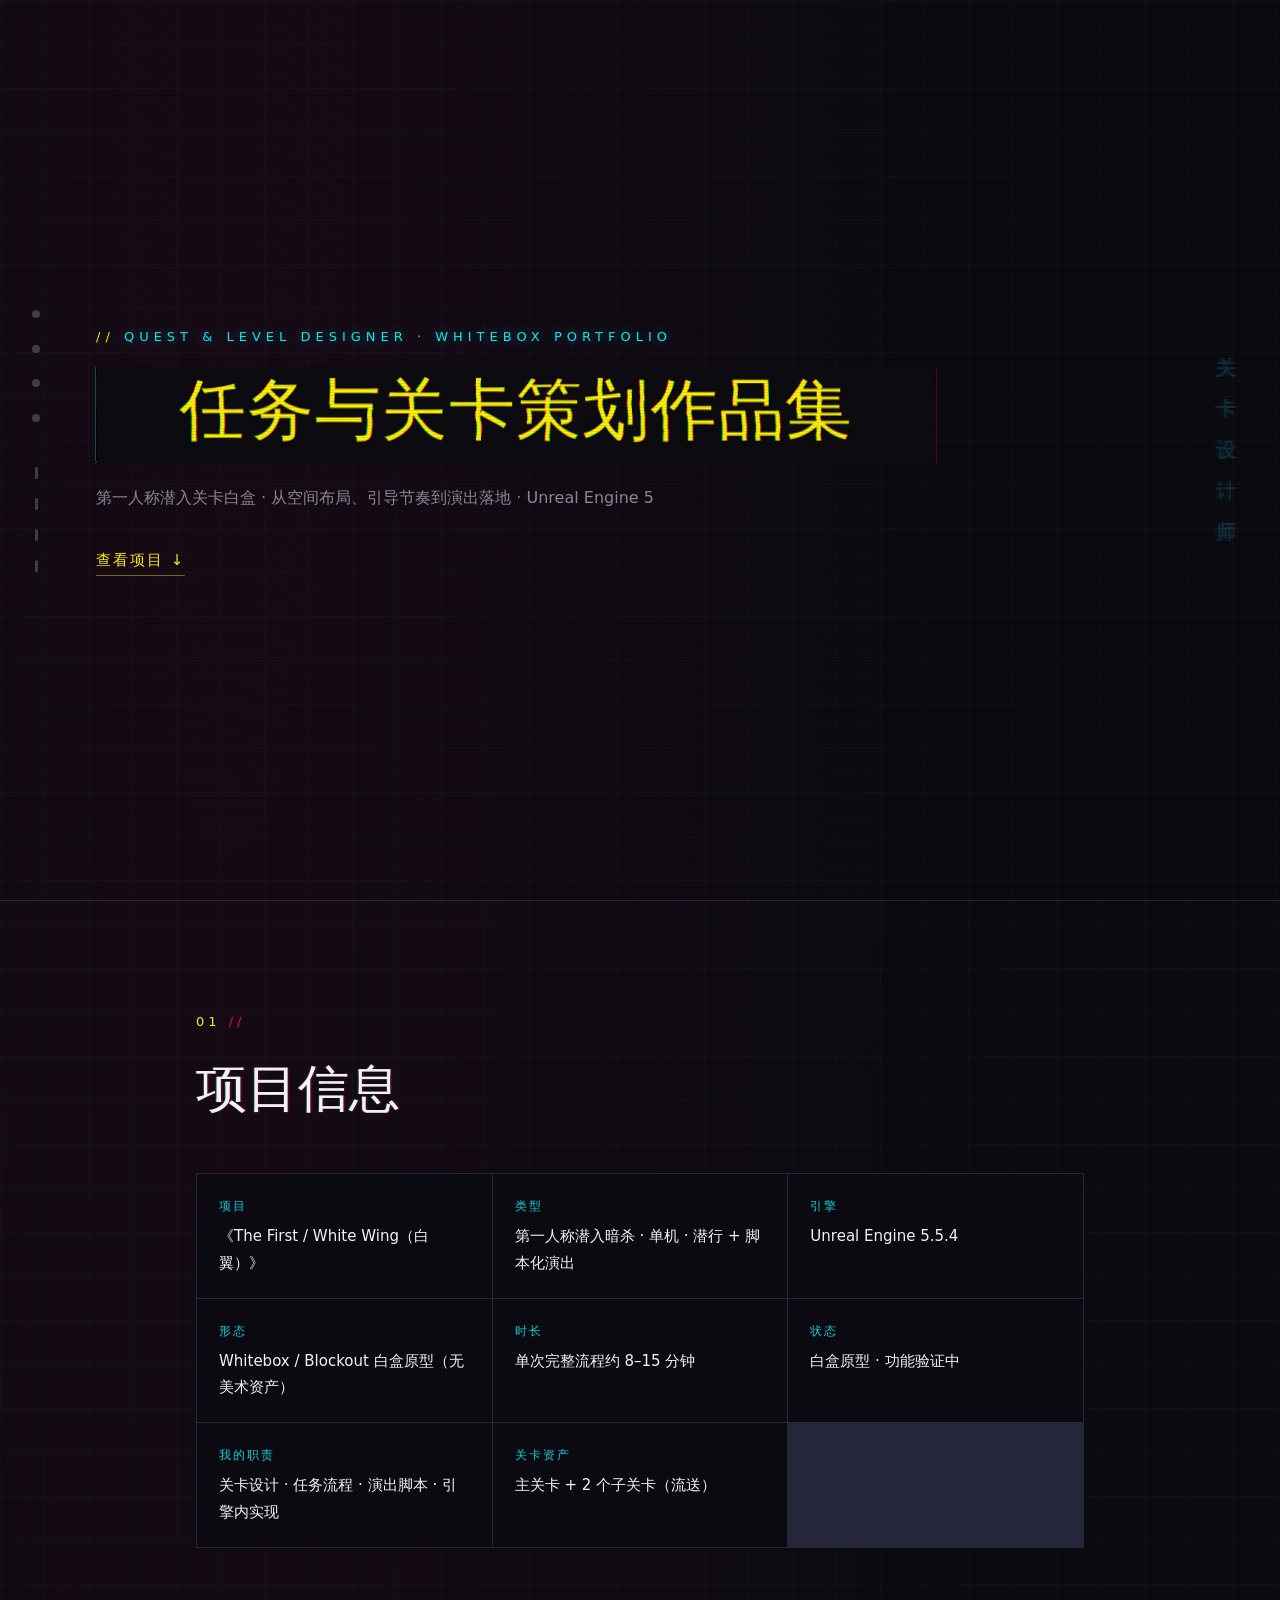
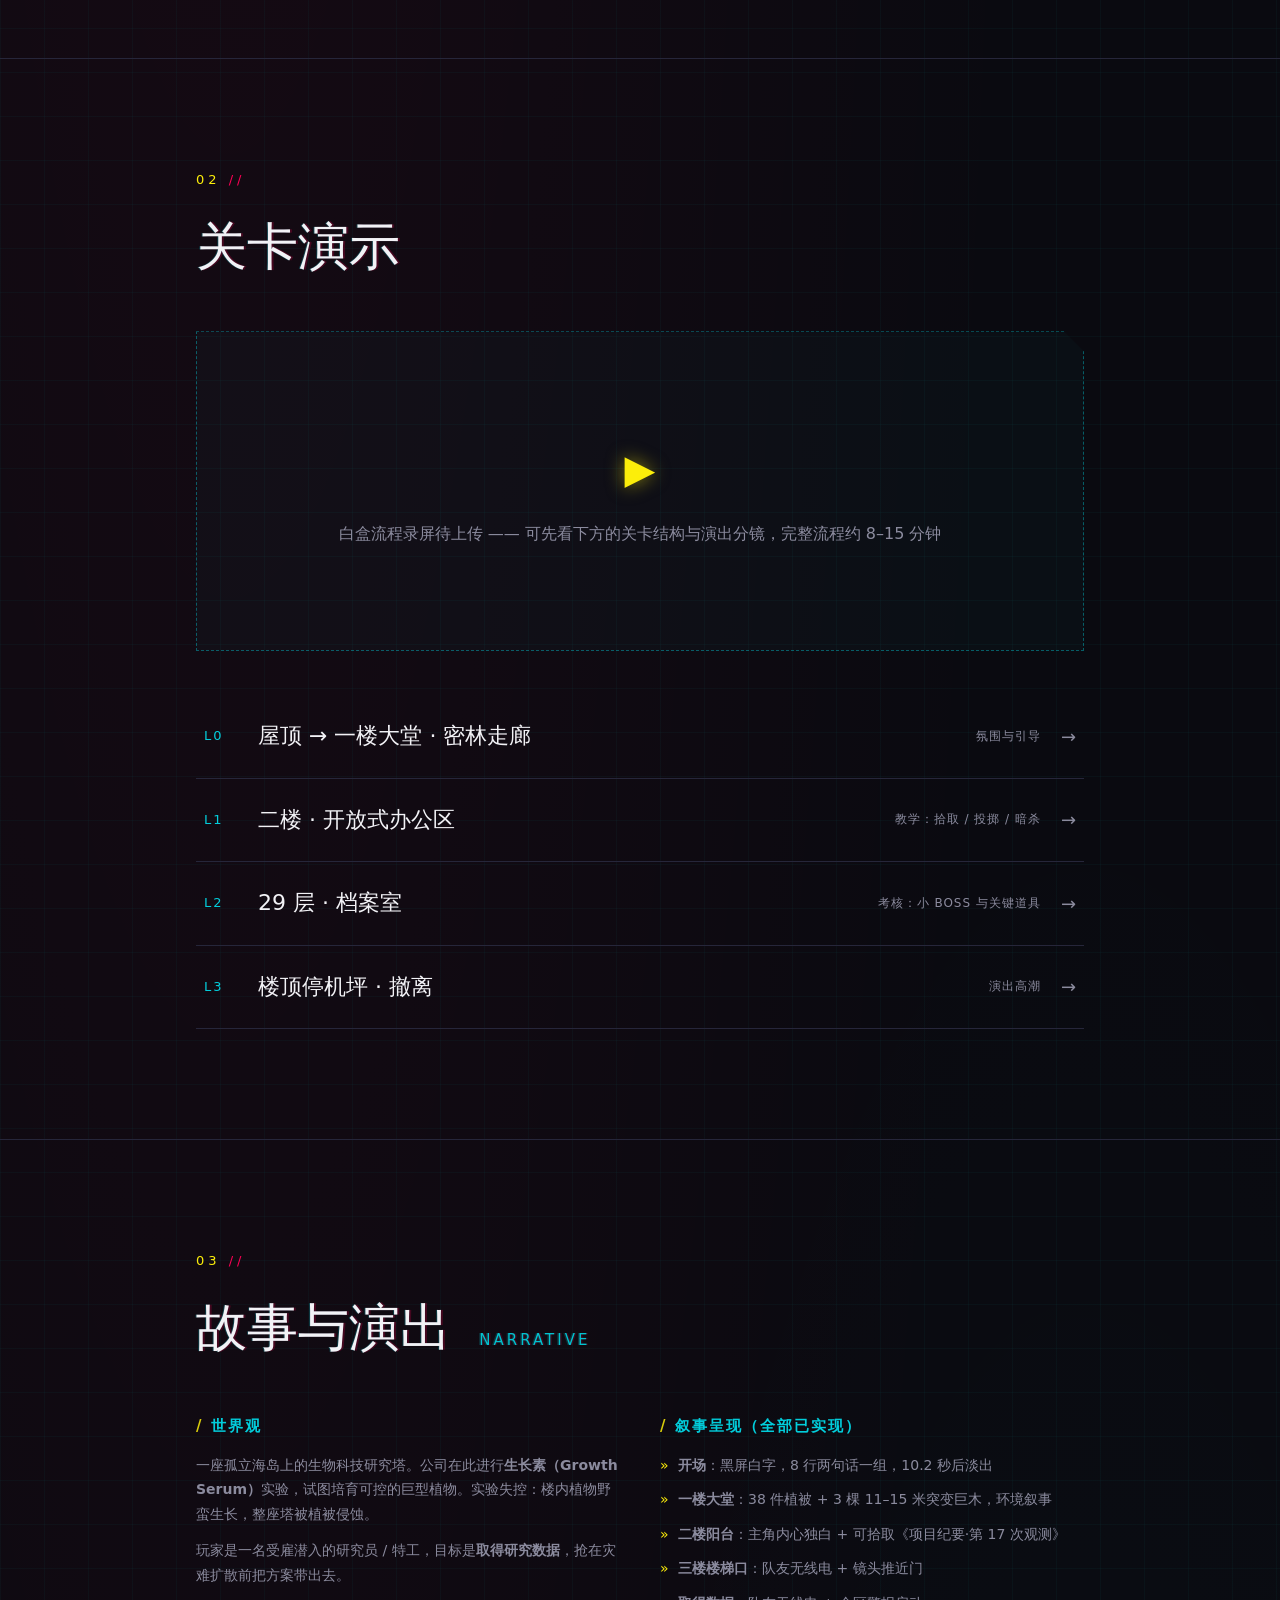
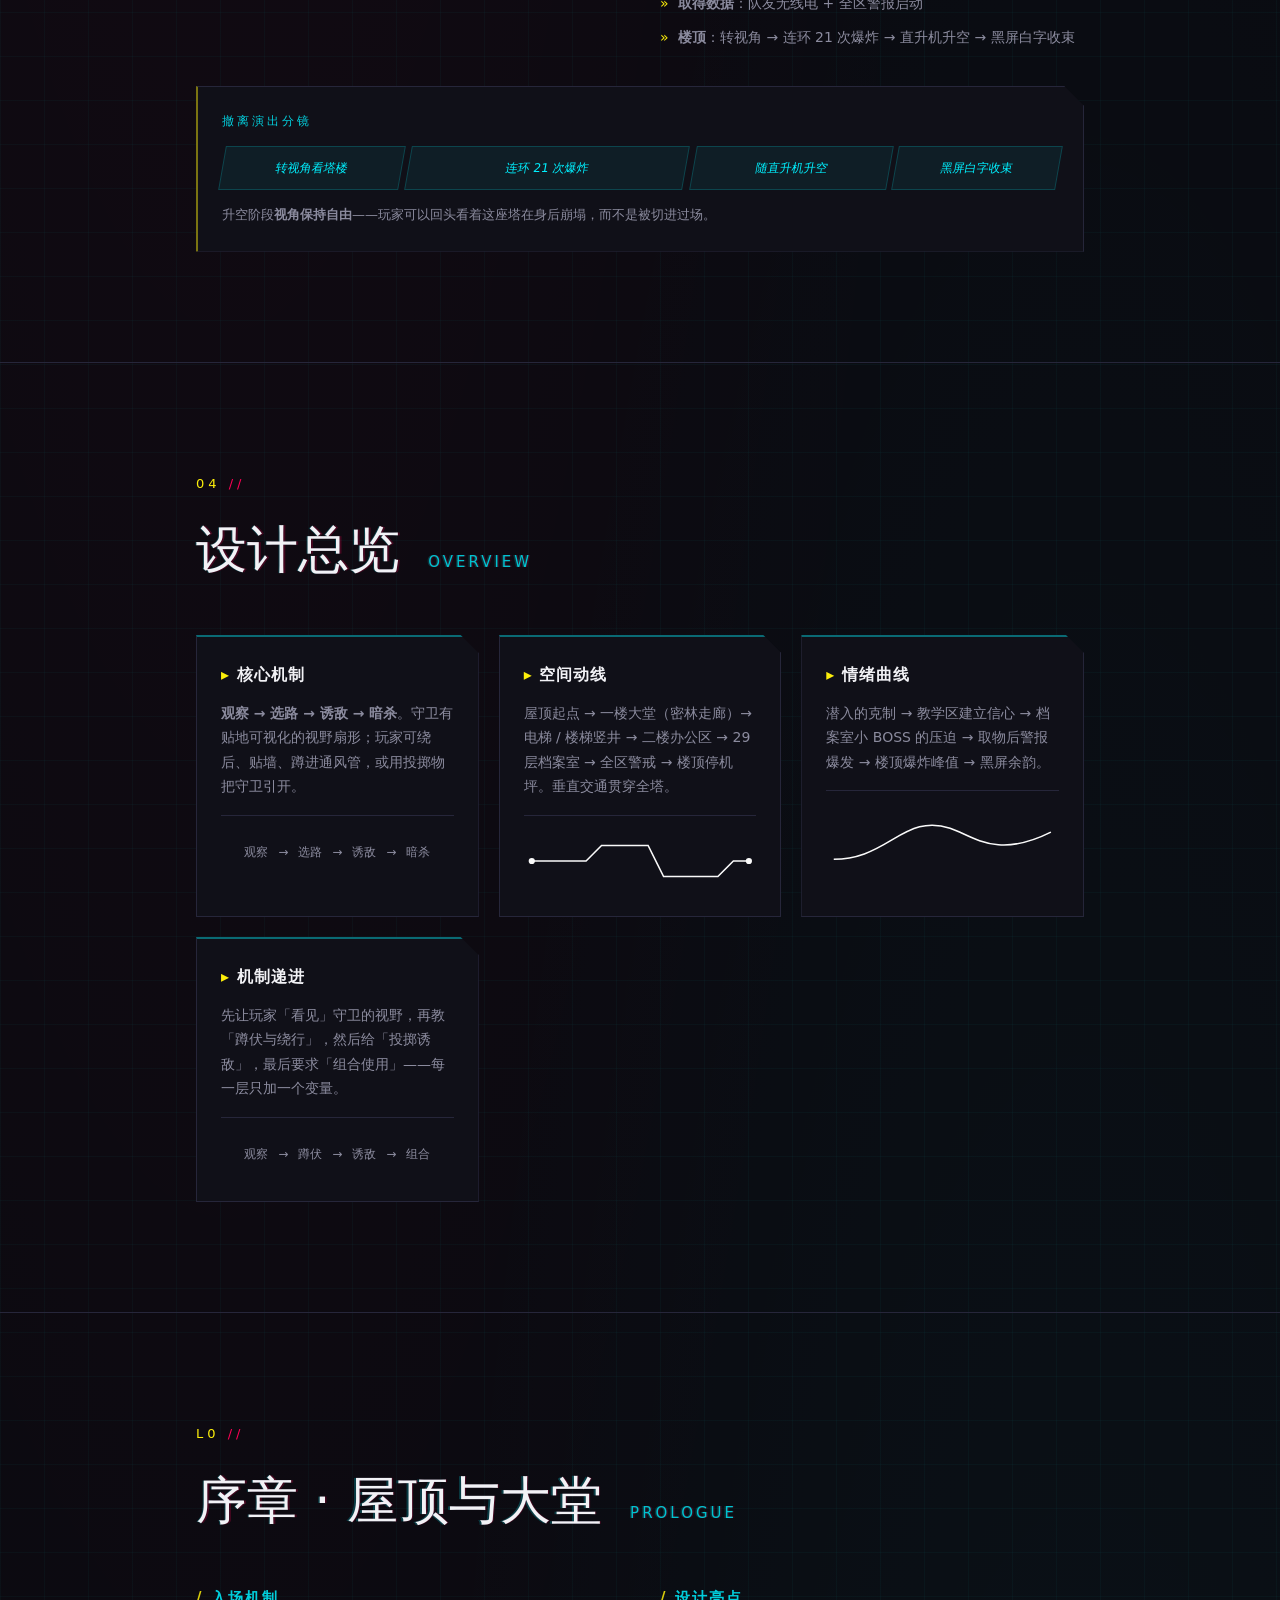
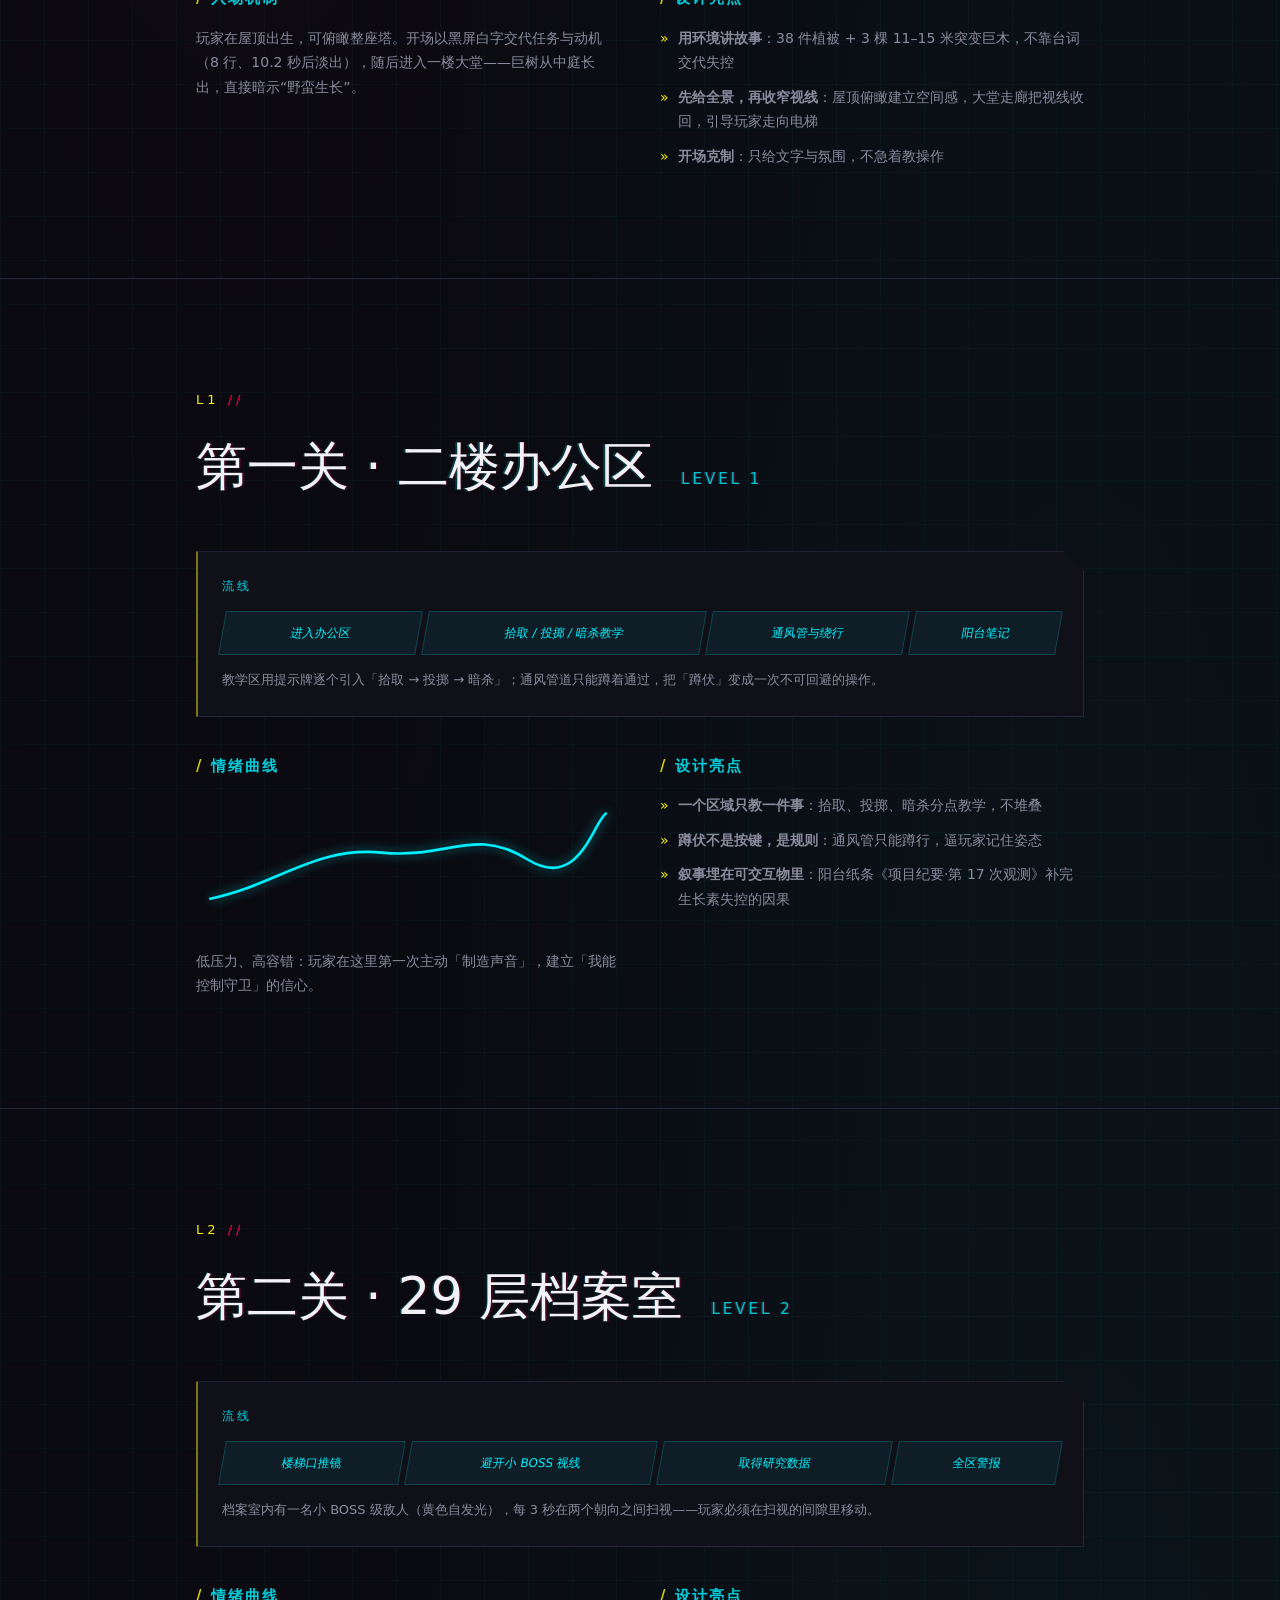
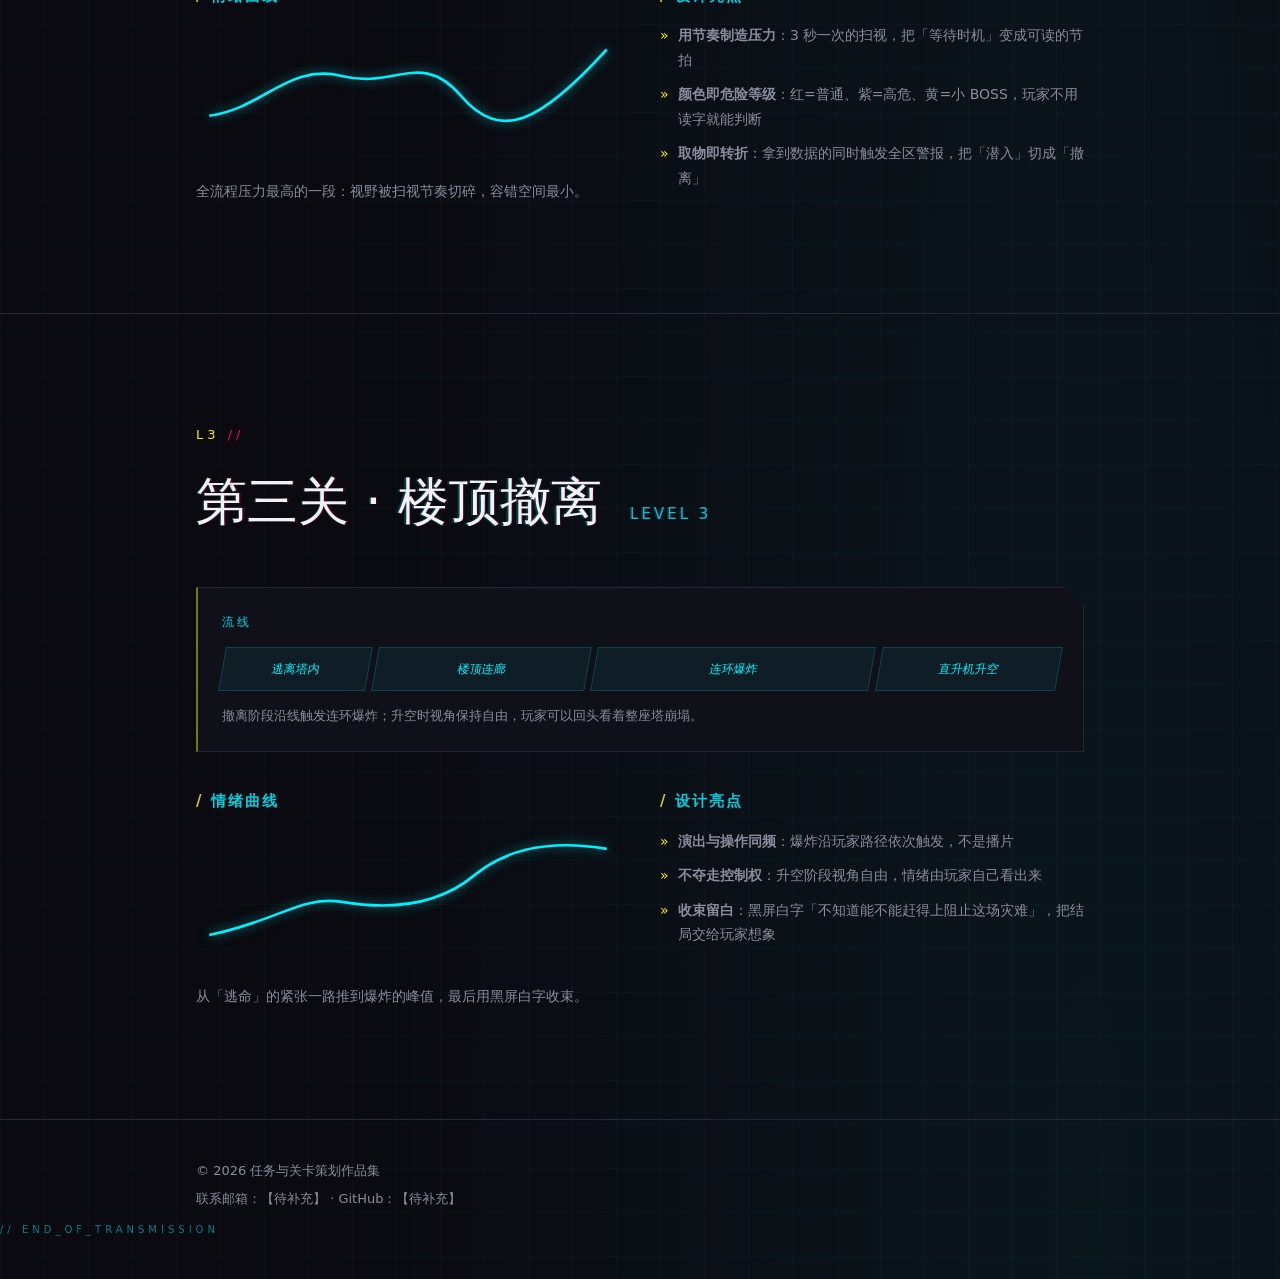
==== index.html @ 14c0674d "定位改为任务/关卡策划：删除拆解作品集、技术与现状、随笔，重写首屏与导航" ====
<!DOCTYPE html>
<html lang="zh-CN">
<head>
  <meta charset="utf-8" />
  <meta name="viewport" content="width=device-width, initial-scale=1.0" />
  <meta name="description" content="任务与关卡策划作品集 · 第一人称潜入关卡白盒（UE5）· 空间布局 / 引导节奏 / 演出落地" />
  <meta name="theme-color" content="#0a0a10" />
  <title>任务与关卡策划作品集 | Quest &amp; Level Design</title>
  <link rel="icon" href="data:image/svg+xml,<svg xmlns='http://www.w3.org/2000/svg' viewBox='0 0 100 100'><text y='.9em' font-size='90'>🕹️</text></svg>" />
  <link rel="stylesheet" href="styles.css" />
</head>
<body>

  <!-- 自定义光标 -->
  <div id="cursor" aria-hidden="true"></div>

  <!-- Loading 遮罩 -->
  <div id="loader">
    <div class="loader-inner">
      <span id="loader-pct">00</span><span class="loader-unit">%</span>
    </div>
  </div>

  <!-- 侧边导航 -->
  <nav class="side-nav" id="side-nav" aria-label="章节导航">
    <ul>
      <li class="nav-item-group">
        <a class="nav-link nav-l1" href="#info" data-target="info"><span class="nav-icon-wrap"><span class="nav-dot"></span></span><span class="nav-label">项目信息</span></a>
        <a class="nav-link nav-l1" href="#demo" data-target="demo"><span class="nav-icon-wrap"><span class="nav-dot"></span></span><span class="nav-label">关卡演示</span></a>
        <a class="nav-link nav-l1" href="#story" data-target="story"><span class="nav-icon-wrap"><span class="nav-dot"></span></span><span class="nav-label">故事与演出</span></a>
        <a class="nav-link nav-l1" href="#overview-design" data-target="overview-design"><span class="nav-icon-wrap"><span class="nav-dot"></span></span><span class="nav-label">设计总览</span></a>
      </li>
      <li class="nav-item-group">
        <a class="nav-link nav-l2" href="#l0" data-target="l0"><span class="nav-icon-wrap"><span class="nav-line"></span></span><span class="nav-label">L0 屋顶 · 大堂</span></a>
        <a class="nav-link nav-l2" href="#l1" data-target="l1"><span class="nav-icon-wrap"><span class="nav-line"></span></span><span class="nav-label">L1 二楼办公区</span></a>
        <a class="nav-link nav-l2" href="#l2" data-target="l2"><span class="nav-icon-wrap"><span class="nav-line"></span></span><span class="nav-label">L2 29 层档案室</span></a>
        <a class="nav-link nav-l2" href="#l3" data-target="l3"><span class="nav-icon-wrap"><span class="nav-line"></span></span><span class="nav-label">L3 楼顶撤离</span></a>
      </li>
    </ul>
  </nav>

  <main>

    <!-- Hero -->
    <header class="hero" id="hero">
      <div class="hero-brand" aria-hidden="true">
        <span>关</span><span>卡</span><span>设</span><span>计</span><span>师</span>
      </div>
      <div class="hero-content">
        <p class="hero-kicker">QUEST &amp; LEVEL DESIGNER · WHITEBOX PORTFOLIO</p>
        <div class="warp-text" id="hero-warp" role="img" aria-label="任务与关卡策划作品集" data-warp-text="任务与关卡策划作品集" data-warp-color="#fcee0a">
          <h1 class="hero-title warp-fallback">任务与关卡策划作品集</h1>
        </div>
        <p class="hero-sub">第一人称潜入关卡白盒 · 从空间布局、引导节奏到演出落地 · Unreal Engine 5</p>
        <div class="hero-cta">
          <a class="hero-link" href="#info">查看项目 <span class="arrow">↓</span></a>
        </div>
      </div>
    </header>


    <!-- 01 项目信息 -->
    <section id="info" class="section">
      <div class="container">
        <p class="sec-no">01</p>
        <h2 class="sec-title">项目信息</h2>
        <div class="info-grid">
          <div class="info-item"><span class="info-label">项目</span><span class="info-value">《The First / White Wing（白翼）》</span></div>
          <div class="info-item"><span class="info-label">类型</span><span class="info-value">第一人称潜入暗杀 · 单机 · 潜行 + 脚本化演出</span></div>
          <div class="info-item"><span class="info-label">引擎</span><span class="info-value">Unreal Engine 5.5.4</span></div>
          <div class="info-item"><span class="info-label">形态</span><span class="info-value">Whitebox / Blockout 白盒原型（无美术资产）</span></div>
          <div class="info-item"><span class="info-label">时长</span><span class="info-value">单次完整流程约 8–15 分钟</span></div>
          <div class="info-item"><span class="info-label">状态</span><span class="info-value">白盒原型 · 功能验证中</span></div>
          <div class="info-item"><span class="info-label">我的职责</span><span class="info-value">关卡设计 · 任务流程 · 演出脚本 · 引擎内实现</span></div>
          <div class="info-item"><span class="info-label">关卡资产</span><span class="info-value">主关卡 + 2 个子关卡（流送）</span></div>
        </div>
      </div>
    </section>

    <!-- 02 关卡演示 -->
    <section id="demo" class="section">
      <div class="container">
        <p class="sec-no">02</p>
        <h2 class="sec-title">关卡演示</h2>
        <div class="demo-placeholder">
          <span class="demo-play">▶</span>
          <p>白盒流程录屏待上传 —— 可先看下方的关卡结构与演出分镜，完整流程约 8–15 分钟</p>
        </div>
        <div class="project-list">
          <a class="project-row" href="#l0"><span class="pr-idx">L0</span><span class="pr-name">屋顶 → 一楼大堂 · 密林走廊</span><span class="pr-tag">氛围与引导</span><span class="pr-arrow">→</span></a>
          <a class="project-row" href="#l1"><span class="pr-idx">L1</span><span class="pr-name">二楼 · 开放式办公区</span><span class="pr-tag">教学：拾取 / 投掷 / 暗杀</span><span class="pr-arrow">→</span></a>
          <a class="project-row" href="#l2"><span class="pr-idx">L2</span><span class="pr-name">29 层 · 档案室</span><span class="pr-tag">考核：小 BOSS 与关键道具</span><span class="pr-arrow">→</span></a>
          <a class="project-row" href="#l3"><span class="pr-idx">L3</span><span class="pr-name">楼顶停机坪 · 撤离</span><span class="pr-tag">演出高潮</span><span class="pr-arrow">→</span></a>
        </div>
      </div>
    </section>

    <!-- 03 故事与演出 -->
    <section id="story" class="section">
      <div class="container">
        <p class="sec-no">03</p>
        <h2 class="sec-title">故事与演出 <span class="sec-en">NARRATIVE</span></h2>
        <div class="level-grid">
          <div class="level-block">
            <h3>世界观</h3>
            <p>一座孤立海岛上的生物科技研究塔。公司在此进行<b>生长素（Growth Serum）</b>实验，试图培育可控的巨型植物。实验失控：楼内植物野蛮生长，整座塔被植被侵蚀。</p>
            <p style="margin-top:12px">玩家是一名受雇潜入的研究员 / 特工，目标是<b>取得研究数据</b>，抢在灾难扩散前把方案带出去。</p>
          </div>
          <div class="level-block">
            <h3>叙事呈现（全部已实现）</h3>
            <ul class="highlight-list">
              <li><b>开场</b>：黑屏白字，8 行两句话一组，10.2 秒后淡出</li>
              <li><b>一楼大堂</b>：38 件植被 + 3 棵 11–15 米突变巨木，环境叙事</li>
              <li><b>二楼阳台</b>：主角内心独白 + 可拾取《项目纪要·第 17 次观测》</li>
              <li><b>三楼楼梯口</b>：队友无线电 + 镜头推近门</li>
              <li><b>取得数据</b>：队友无线电 + 全区警报启动</li>
              <li><b>楼顶</b>：转视角 → 连环 21 次爆炸 → 直升机升空 → 黑屏白字收束</li>
            </ul>
          </div>
        </div>
        <div class="flow-player" style="margin-top:36px">
          <span class="fp-label">撤离演出分镜</span>
          <div class="fp-track">
            <span class="fp-seg" style="width:22%">转视角看塔楼</span>
            <span class="fp-seg" style="width:34%">连环 21 次爆炸</span>
            <span class="fp-seg" style="width:24%">随直升机升空</span>
            <span class="fp-seg" style="width:20%">黑屏白字收束</span>
          </div>
          <p class="fp-note">升空阶段<b>视角保持自由</b>——玩家可以回头看着这座塔在身后崩塌，而不是被切进过场。</p>
        </div>
      </div>
    </section>

    <!-- 04 设计总览 -->
    <section id="overview-design" class="section">
      <div class="container">
        <p class="sec-no">04</p>
        <h2 class="sec-title">设计总览 <span class="sec-en">OVERVIEW</span></h2>
        <div class="overview-grid">
          <article class="ov-card">
            <h3>核心机制</h3>
            <p><b>观察 → 选路 → 诱敌 → 暗杀</b>。守卫有贴地可视化的视野扇形；玩家可绕后、贴墙、蹲进通风管，或用投掷物把守卫引开。</p>
            <div class="ov-diagram mech-diagram"><span>观察</span><span>→</span><span>选路</span><span>→</span><span>诱敌</span><span>→</span><span>暗杀</span></div>
          </article>
          <article class="ov-card">
            <h3>空间动线</h3>
            <p>屋顶起点 → 一楼大堂（密林走廊）→ 电梯 / 楼梯竖井 → 二楼办公区 → 29 层档案室 → 全区警戒 → 楼顶停机坪。垂直交通贯穿全塔。</p>
            <svg class="ov-diagram flow-svg" viewBox="0 0 300 80" aria-hidden="true">
              <path d="M10 40 H80 L100 20 H160 L180 60 H250 L270 40 H290" fill="none" stroke="#fafafa" stroke-width="2"/>
              <circle cx="10" cy="40" r="4" fill="#fafafa"/><circle cx="290" cy="40" r="4" fill="#fafafa"/>
            </svg>
          </article>
          <article class="ov-card">
            <h3>情绪曲线</h3>
            <p>潜入的克制 → 教学区建立信心 → 档案室小 BOSS 的压迫 → 取物后警报爆发 → 楼顶爆炸峰值 → 黑屏余韵。</p>
            <svg class="ov-diagram curve-svg" viewBox="0 0 300 90" aria-hidden="true">
              <path d="M10 70 C40 70 60 60 85 45 S130 20 160 30 S220 70 290 35" fill="none" stroke="#fafafa" stroke-width="2"/>
            </svg>
          </article>
          <article class="ov-card">
            <h3>机制递进</h3>
            <p>先让玩家「看见」守卫的视野，再教「蹲伏与绕行」，然后给「投掷诱敌」，最后要求「组合使用」——每一层只加一个变量。</p>
            <div class="ov-diagram prog-diagram"><span>观察</span><span>→</span><span>蹲伏</span><span>→</span><span>诱敌</span><span>→</span><span>组合</span></div>
          </article>
        </div>
      </div>
    </section>

    <!-- L0 -->
    <section id="l0" class="section level">
      <div class="container">
        <p class="sec-no">L0</p>
        <h2 class="sec-title">序章 · 屋顶与大堂 <span class="sec-en">PROLOGUE</span></h2>
        <div class="level-grid">
          <div class="level-block">
            <h3>入场机制</h3>
            <p>玩家在屋顶出生，可俯瞰整座塔。开场以黑屏白字交代任务与动机（8 行、10.2 秒后淡出），随后进入一楼大堂——巨树从中庭长出，直接暗示“野蛮生长”。</p>
          </div>
          <div class="level-block">
            <h3>设计亮点</h3>
            <ul class="highlight-list">
              <li><b>用环境讲故事</b>：38 件植被 + 3 棵 11–15 米突变巨木，不靠台词交代失控</li>
              <li><b>先给全景，再收窄视线</b>：屋顶俯瞰建立空间感，大堂走廊把视线收回，引导玩家走向电梯</li>
              <li><b>开场克制</b>：只给文字与氛围，不急着教操作</li>
            </ul>
          </div>
        </div>
      </div>
    </section>

    <!-- L1 -->
    <section id="l1" class="section level">
      <div class="container">
        <p class="sec-no">L1</p>
        <h2 class="sec-title">第一关 · 二楼办公区 <span class="sec-en">LEVEL 1</span></h2>
        <div class="flow-player">
          <span class="fp-label">流线</span>
          <div class="fp-track">
            <span class="fp-seg" style="width:24%">进入办公区</span>
            <span class="fp-seg" style="width:34%">拾取 / 投掷 / 暗杀教学</span>
            <span class="fp-seg" style="width:24%">通风管与绕行</span>
            <span class="fp-seg" style="width:18%">阳台笔记</span>
          </div>
          <p class="fp-note">教学区用提示牌逐个引入「拾取 → 投掷 → 暗杀」；通风管道只能蹲着通过，把「蹲伏」变成一次不可回避的操作。</p>
        </div>
        <div class="level-grid">
          <div class="level-block">
            <h3>情绪曲线</h3>
            <svg class="level-curve" viewBox="0 0 320 100" aria-hidden="true">
              <path d="M10 80 C60 70 90 40 140 45 S210 25 250 50 S300 20 310 15" fill="none" stroke="#fafafa" stroke-width="2"/>
            </svg>
            <p>低压力、高容错：玩家在这里第一次主动「制造声音」，建立「我能控制守卫」的信心。</p>
          </div>
          <div class="level-block">
            <h3>设计亮点</h3>
            <ul class="highlight-list">
              <li><b>一个区域只教一件事</b>：拾取、投掷、暗杀分点教学，不堆叠</li>
              <li><b>蹲伏不是按键，是规则</b>：通风管只能蹲行，逼玩家记住姿态</li>
              <li><b>叙事埋在可交互物里</b>：阳台纸条《项目纪要·第 17 次观测》补完生长素失控的因果</li>
            </ul>
          </div>
        </div>
      </div>
    </section>

    <!-- L2 -->
    <section id="l2" class="section level">
      <div class="container">
        <p class="sec-no">L2</p>
        <h2 class="sec-title">第二关 · 29 层档案室 <span class="sec-en">LEVEL 2</span></h2>
        <div class="flow-player">
          <span class="fp-label">流线</span>
          <div class="fp-track">
            <span class="fp-seg" style="width:22%">楼梯口推镜</span>
            <span class="fp-seg" style="width:30%">避开小 BOSS 视线</span>
            <span class="fp-seg" style="width:28%">取得研究数据</span>
            <span class="fp-seg" style="width:20%">全区警报</span>
          </div>
          <p class="fp-note">档案室内有一名小 BOSS 级敌人（黄色自发光），每 3 秒在两个朝向之间扫视——玩家必须在扫视的间隙里移动。</p>
        </div>
        <div class="level-grid">
          <div class="level-block">
            <h3>情绪曲线</h3>
            <svg class="level-curve" viewBox="0 0 320 100" aria-hidden="true">
              <path d="M10 70 C50 65 70 30 110 40 S170 20 200 55 S260 75 310 20" fill="none" stroke="#fafafa" stroke-width="2"/>
            </svg>
            <p>全流程压力最高的一段：视野被扫视节奏切碎，容错空间最小。</p>
          </div>
          <div class="level-block">
            <h3>设计亮点</h3>
            <ul class="highlight-list">
              <li><b>用节奏制造压力</b>：3 秒一次的扫视，把「等待时机」变成可读的节拍</li>
              <li><b>颜色即危险等级</b>：红=普通、紫=高危、黄=小 BOSS，玩家不用读字就能判断</li>
              <li><b>取物即转折</b>：拿到数据的同时触发全区警报，把「潜入」切成「撤离」</li>
            </ul>
          </div>
        </div>
      </div>
    </section>

    <!-- L3 -->
    <section id="l3" class="section level">
      <div class="container">
        <p class="sec-no">L3</p>
        <h2 class="sec-title">第三关 · 楼顶撤离 <span class="sec-en">LEVEL 3</span></h2>
        <div class="flow-player">
          <span class="fp-label">流线</span>
          <div class="fp-track">
            <span class="fp-seg" style="width:18%">逃离塔内</span>
            <span class="fp-seg" style="width:26%">楼顶连廊</span>
            <span class="fp-seg" style="width:34%">连环爆炸</span>
            <span class="fp-seg" style="width:22%">直升机升空</span>
          </div>
          <p class="fp-note">撤离阶段沿线触发连环爆炸；升空时视角保持自由，玩家可以回头看着整座塔崩塌。</p>
        </div>
        <div class="level-grid">
          <div class="level-block">
            <h3>情绪曲线</h3>
            <svg class="level-curve" viewBox="0 0 320 100" aria-hidden="true">
              <path d="M10 80 C60 70 80 50 110 55 S180 60 210 35 S280 10 310 15" fill="none" stroke="#fafafa" stroke-width="2"/>
            </svg>
            <p>从「逃命」的紧张一路推到爆炸的峰值，最后用黑屏白字收束。</p>
          </div>
          <div class="level-block">
            <h3>设计亮点</h3>
            <ul class="highlight-list">
              <li><b>演出与操作同频</b>：爆炸沿玩家路径依次触发，不是播片</li>
              <li><b>不夺走控制权</b>：升空阶段视角自由，情绪由玩家自己看出来</li>
              <li><b>收束留白</b>：黑屏白字「不知道能不能赶得上阻止这场灾难」，把结局交给玩家想象</li>
            </ul>
          </div>
        </div>
      </div>
    </section>



    <!-- Footer -->
    <footer class="site-footer">
      <div class="container">
        <p>© <span id="year">2026</span> 任务与关卡策划作品集</p>
        <p class="footer-contact">联系邮箱：【待补充】 · GitHub：【待补充】</p>
      </div>
    </footer>

  </main>

  <script src="app.js"></script>
<script src="assets/scroll-reveal.js?v=3"></script>
<script type="module" src="assets/warp-text.js"></script>
</body>
</html>
---- styles.css ----
/* ============================================================
   Portfolio | Level Design — 深色沉浸式作品集
   复刻自 colorsleveldesign.com 的视觉语言（零依赖重实现）
   ============================================================ */

:root {
  --bg: #0a0a10;
  --panel: #101018;
  --text: #f2f2f6;
  --muted: #8b8b9e;
  --line: #26263a;
  --accent: #fafafa;
  --cy: #00f0ff;   /* 霓虹青 */
  --yl: #fcee0a;   /* 霓虹黄（2077 主色） */
  --mg: #fe0054;   /* 霓虹品红 */
}

* { box-sizing: border-box; margin: 0; padding: 0; }

html { scroll-behavior: smooth; }

body {
  background:
    linear-gradient(rgba(0, 240, 255, 0.03) 1px, transparent 1px),
    linear-gradient(90deg, rgba(0, 240, 255, 0.03) 1px, transparent 1px),
    radial-gradient(ellipse at 18% 0%, rgba(254, 0, 84, 0.055), transparent 55%),
    radial-gradient(ellipse at 85% 100%, rgba(0, 240, 255, 0.05), transparent 50%),
    var(--bg);
  background-size: 44px 44px, 44px 44px, auto, auto, auto;
  color: var(--text);
  font-family: "Inter", "PingFang SC", "Microsoft YaHei", -apple-system, system-ui, sans-serif;
  line-height: 1.75;
  overflow-x: hidden;
  cursor: none;
}

/* CRT 扫描线 + 噪点氛围（全站覆盖层） */
body::after {
  content: "";
  position: fixed; inset: 0; z-index: 9998; pointer-events: none;
  background: repeating-linear-gradient(0deg, rgba(2, 4, 10, 0.22) 0 1px, transparent 1px 3px);
  opacity: 0.38;
}

::selection { background: var(--yl); color: #0a0a10; }

::-webkit-scrollbar { width: 10px; }
::-webkit-scrollbar-track { background: #0a0a10; }
::-webkit-scrollbar-thumb { background: #2a2a42; border: 2px solid #0a0a10; border-radius: 6px; }
::-webkit-scrollbar-thumb:hover { background: var(--cy); }

/* 自定义光标（霓虹圆点） */
#cursor {
  position: fixed; top: 0; left: 0;
  width: 26px; height: 26px; border-radius: 50%;
  background: var(--yl); box-shadow: 0 0 14px rgba(252, 238, 10, 0.75);
  pointer-events: none; z-index: 9999;
  transform: translate(-50%, -50%);
  opacity: 0; transition: width 0.25s ease, height 0.25s ease, opacity 0.2s ease, background 0.2s, box-shadow 0.2s;
}
#cursor.ready { opacity: 1; }
#cursor.hovering { width: 46px; height: 46px; background: var(--cy); box-shadow: 0 0 18px rgba(0, 240, 255, 0.85); }

@media (hover: none) {
  body { cursor: auto; }
  #cursor { display: none; }
}

/* Loading 遮罩 */
#loader {
  position: fixed; inset: 0; background: #000; z-index: 1000;
  display: flex; align-items: center; justify-content: center;
  transition: transform 0.8s cubic-bezier(0.76, 0, 0.24, 1), visibility 0s 0.8s;
  visibility: visible;
}
#loader.done {
  transform: translateY(-100%);
  visibility: hidden;
}
.loader-inner { font-size: 72px; font-weight: 200; letter-spacing: 6px; color: var(--yl); text-shadow: 0 0 26px rgba(252, 238, 10, 0.45); }
.loader-unit { font-size: 28px; color: var(--cy); margin-left: 4px; }
#loader::before {
  content: "// INITIALIZING PORTFOLIO.SYS";
  position: absolute; top: 30px; left: 34px;
  font-size: 11px; letter-spacing: 5px; color: var(--cy); opacity: 0.7;
}
#loader::after {
  content: "NEURAL LINK … OK";
  position: absolute; bottom: 30px; right: 34px;
  font-size: 11px; letter-spacing: 5px; color: var(--mg); opacity: 0.6;
}

/* 侧边导航 */
.side-nav {
  position: fixed; top: 50%; left: 0; transform: translateY(-50%);
  z-index: 90; padding: 60px 40px 60px 26px;
}
.side-nav ul { list-style: none; }
.nav-item-group { display: flex; flex-direction: column; margin-bottom: 22px; }
.nav-link {
  display: flex; align-items: center; text-decoration: none; color: inherit;
  padding: 5px 0; --active-color: #fafafa;
}
.nav-icon-wrap { width: 20px; display: flex; justify-content: center; flex-shrink: 0; }
.nav-dot { width: 8px; height: 8px; border-radius: 50%; background: #3f3f46; transition: all 0.4s cubic-bezier(0.25,1,0.5,1); }
.nav-line { width: 3px; height: 12px; border-radius: 2px; background: #3f3f46; transition: all 0.4s cubic-bezier(0.25,1,0.5,1); }
.nav-label {
  color: #71717a; margin-left: 14px; opacity: 0; transform: translateX(-10px);
  transition: all 0.4s cubic-bezier(0.25,1,0.5,1); white-space: nowrap; pointer-events: none;
}
.nav-l1 .nav-label { font-size: 14px; font-weight: 700; letter-spacing: 1px; }
.nav-l2 .nav-label { font-size: 12px; font-weight: 400; letter-spacing: 0.5px; }
.nav-l1 { --active-color: var(--yl); }
.nav-l2 { --active-color: var(--cy); }

.side-nav:hover .nav-label { opacity: 0.5; transform: translateX(0); }
.side-nav:hover .nav-dot, .side-nav:hover .nav-line { background: #52525b; }
.side-nav:hover .nav-l1.active .nav-dot { background: var(--active-color); box-shadow: 0 0 10px var(--active-color); transform: scale(1.3); }
.side-nav:hover .nav-l2.active .nav-line { background: var(--active-color); box-shadow: 0 0 10px var(--active-color); height: 22px; }
.side-nav:hover .nav-link.active .nav-label { opacity: 1 !important; color: var(--active-color); }
.side-nav:not(:hover) .nav-l1.active .nav-dot { background: var(--active-color); opacity: 0.35; }
.side-nav:not(:hover) .nav-l2.active .nav-line { background: var(--active-color); opacity: 0.35; height: 16px; }
.side-nav:not(:hover) .nav-link.active .nav-label { color: var(--active-color); opacity: 0.35 !important; transform: translateX(0); }

/* Hero */
.hero {
  min-height: 100vh; display: flex; align-items: center;
  padding: 0 96px; position: relative;
}
.hero-brand {
  position: absolute; right: 40px; top: 50%; transform: translateY(-50%);
  display: flex; flex-direction: column; gap: 6px;
  font-size: 20px; font-weight: 700; letter-spacing: 4px; color: rgba(0, 240, 255, 0.14);
  text-shadow: 3px 0 0 rgba(254, 0, 84, 0.05), -3px 0 0 rgba(0, 240, 255, 0.05);
  user-select: none; pointer-events: none;
}
.hero-kicker { color: var(--cy); font-size: 13px; letter-spacing: 5px; margin-bottom: 18px; text-shadow: 0 0 12px rgba(0, 240, 255, 0.45); }
.hero-kicker::before { content: "// "; color: var(--yl); }
.hero-title {
  font-size: clamp(40px, 7vw, 84px); font-weight: 200; line-height: 1.15; margin-bottom: 20px;
  text-shadow: 2px 0 0 rgba(254, 0, 84, 0.35), -2px 0 0 rgba(0, 240, 255, 0.35);
}
.hero-sub { color: var(--muted); max-width: 560px; margin-bottom: 34px; }
.hero-link {
  color: var(--yl); text-decoration: none; font-size: 15px; letter-spacing: 2px;
  border-bottom: 1px solid rgba(252, 238, 10, 0.45); padding-bottom: 6px;
  transition: border-color 0.3s, color 0.3s, text-shadow 0.3s;
}
.hero-link:hover { color: var(--cy); border-color: var(--cy); text-shadow: 0 0 14px rgba(0, 240, 255, 0.6); }
.arrow { display: inline-block; transition: transform 0.3s; }
.hero-link:hover .arrow { transform: translateY(4px); }

/* Sections */
.section { padding: 110px 0; border-top: 1px solid var(--line); scroll-margin-top: 40px; }
.container { max-width: 1080px; margin: 0 auto; padding: 0 96px; }
.sec-no { color: var(--yl); font-size: 13px; letter-spacing: 4px; margin-bottom: 10px; }
.sec-no::after { content: " //"; color: var(--mg); }
.sec-title {
  font-size: clamp(30px, 4vw, 52px); font-weight: 200; margin-bottom: 40px;
  text-shadow: 1.5px 0 0 rgba(254, 0, 84, 0.22), -1.5px 0 0 rgba(0, 240, 255, 0.22);
}
.sec-en { font-size: 15px; color: var(--cy); font-weight: 400; letter-spacing: 3px; margin-left: 12px; opacity: 0.8; }
.sec-body { max-width: 720px; }
.lead { font-size: 18px; margin-bottom: 16px; }
.muted { color: var(--muted); }

/* 项目信息 */
.info-grid { display: grid; grid-template-columns: repeat(auto-fill, minmax(240px, 1fr)); gap: 1px; background: var(--line); border: 1px solid var(--line); }
.info-item { background: var(--bg); padding: 22px; display: flex; flex-direction: column; gap: 6px; }
.info-label { color: var(--cy); font-size: 12px; letter-spacing: 2px; opacity: 0.85; }
.info-value { font-size: 15px; }

/* 关卡演示 */
.demo-placeholder {
  border: 1px dashed rgba(0, 240, 255, 0.35); border-radius: 0; min-height: 320px;
  clip-path: polygon(0 0, calc(100% - 20px) 0, 100% 20px, 100% 100%, 0 100%);
  display: flex; flex-direction: column; align-items: center; justify-content: center; gap: 16px;
  color: var(--muted); margin-bottom: 44px; background: rgba(0, 240, 255, 0.02);
}
.demo-play { font-size: 40px; color: var(--yl); text-shadow: 0 0 18px rgba(252, 238, 10, 0.5); }
.project-list { display: flex; flex-direction: column; }
.project-row {
  display: flex; align-items: center; gap: 20px; text-decoration: none; color: var(--text);
  padding: 22px 8px; border-bottom: 1px solid var(--line); position: relative;
  transition: transform 0.6s cubic-bezier(0.2, 1, 0.2, 1), color 0.3s;
}
.project-row::before {
  content: ""; position: absolute; left: -18px; top: 50%; transform: translateY(-50%);
  width: 3px; height: 0; background: var(--yl); box-shadow: 0 0 10px var(--yl);
  transition: height 0.3s ease;
}
.project-row:hover { transform: translateX(24px); color: var(--yl); }
.project-row:hover::before { height: 56%; }
.project-row:hover .pr-arrow { color: var(--cy); text-shadow: 0 0 10px rgba(0, 240, 255, 0.7); }
.pr-idx { font-size: 13px; color: var(--cy); letter-spacing: 2px; min-width: 34px; opacity: 0.85; }
.pr-name { font-size: 22px; font-weight: 400; flex: 1; }
.pr-tag { font-size: 12px; color: var(--muted); letter-spacing: 1px; }
.pr-arrow { font-size: 18px; color: var(--muted); }

/* 设计总览 */
.overview-grid { display: grid; grid-template-columns: repeat(auto-fit, minmax(240px, 1fr)); gap: 20px; }
.ov-card {
  border: 1px solid var(--line); border-radius: 0; padding: 24px; background: var(--panel);
  border-top: 2px solid rgba(0, 240, 255, 0.4);
  clip-path: polygon(0 0, calc(100% - 18px) 0, 100% 18px, 100% 100%, 0 100%);
  transition: border-color 0.3s, filter 0.3s, transform 0.3s;
}
.ov-card:hover {
  border-top-color: var(--yl);
  filter: drop-shadow(0 0 14px rgba(252, 238, 10, 0.18)) drop-shadow(0 0 22px rgba(0, 240, 255, 0.12));
  transform: translateY(-3px);
}
.ov-card h3 { font-size: 16px; font-weight: 600; margin-bottom: 12px; letter-spacing: 1px; }
.ov-card h3::before { content: "▸ "; color: var(--yl); }
.ov-card p { color: var(--muted); font-size: 14px; margin-bottom: 16px; }
.ov-diagram {
  display: flex; align-items: center; justify-content: center; gap: 10px;
  min-height: 60px; color: var(--muted); font-size: 12px;
  border-top: 1px solid var(--line); padding-top: 14px;
}
.flow-svg, .curve-svg { width: 100%; height: auto; }

/* 关卡区块 */
.level-grid { display: grid; grid-template-columns: 1fr 1fr; gap: 40px; margin-top: 36px; }
.level-block h3 { font-size: 15px; letter-spacing: 2px; margin-bottom: 14px; color: var(--cy); opacity: 0.85; }
.level-block h3::before { content: "/ "; color: var(--yl); }
.level-block p { font-size: 14px; color: var(--muted); }
.level-curve { width: 100%; height: auto; margin-bottom: 14px; }
.level-curve path { stroke: var(--cy); filter: drop-shadow(0 0 4px rgba(0, 240, 255, 0.6)); }
.level-curve circle { fill: var(--yl); }
.highlight-list { list-style: none; display: flex; flex-direction: column; gap: 10px; }
.highlight-list li { position: relative; padding-left: 18px; font-size: 14px; color: var(--muted); }
.highlight-list li::before { content: "»"; position: absolute; left: 0; color: var(--yl); }

/* 流线播放器 */
.flow-player {
  border: 1px solid var(--line); border-radius: 0; padding: 24px; margin-top: 36px;
  background: var(--panel);
  clip-path: polygon(0 0, calc(100% - 20px) 0, 100% 20px, 100% 100%, 0 100%);
  border-left: 2px solid rgba(252, 238, 10, 0.45);
}
.fp-label { display: block; font-size: 12px; color: var(--cy); letter-spacing: 3px; margin-bottom: 14px; opacity: 0.85; }
.fp-track { display: flex; gap: 6px; height: 44px; margin-bottom: 14px; }
.fp-seg {
  display: flex; align-items: center; justify-content: center;
  font-size: 12px; color: var(--cy); background: rgba(0, 240, 255, 0.06);
  border: 1px solid rgba(0, 240, 255, 0.18);
  transform: skewX(-10deg); transition: all 0.3s;
}
.fp-seg > * { transform: skewX(10deg); }
.fp-seg:hover { background: rgba(252, 238, 10, 0.14); border-color: var(--yl); color: var(--yl); box-shadow: 0 0 12px rgba(252, 238, 10, 0.25); }
.fp-note { font-size: 13px; color: var(--muted); }

/* Footer */
.site-footer { border-top: 1px solid var(--line); padding: 40px 0; position: relative; }
.site-footer::after {
  content: "// END_OF_TRANSMISSION";
  display: block; margin-top: 10px;
  font-size: 10px; letter-spacing: 4px; color: var(--cy); opacity: 0.5;
}
.site-footer p { color: var(--muted); font-size: 13px; }
.footer-contact { margin-top: 6px; }

/* Blog（兼容旧博客页） */
.site-header {
  position: sticky; top: 0; z-index: 50; background: rgba(9,9,11,0.85);
  backdrop-filter: blur(10px); border-bottom: 1px solid var(--line);
}
.nav { display: flex; align-items: center; justify-content: space-between; max-width: 1080px; margin: 0 auto; padding: 0 24px; height: 60px; }
.brand { color: var(--text); text-decoration: none; font-weight: 700; letter-spacing: 1px; }
.brand-dot { color: var(--yl); }
.nav-links { display: flex; align-items: center; gap: 20px; }
.nav-links a { color: var(--muted); text-decoration: none; font-size: 14px; }
.nav-links a:hover { color: var(--cy); text-shadow: 0 0 10px rgba(0, 240, 255, 0.5); }
.theme-btn {
  background: transparent; color: var(--text); border: 1px solid var(--line);
  border-radius: 8px; width: 34px; height: 34px; cursor: pointer; font-size: 15px;
}
.article { max-width: 760px; margin: 0 auto; padding: 56px 24px 80px; }
.article h1 { font-size: 34px; font-weight: 200; margin-bottom: 10px; }
.article .meta { color: var(--muted); font-size: 13px; margin-bottom: 30px; }
.article h2 { font-size: 22px; font-weight: 400; margin: 34px 0 12px; }
.article h3 { font-size: 17px; margin: 24px 0 8px; }
.article p { margin-bottom: 14px; }
.article ul, .article ol { margin: 0 0 14px 22px; }
.article blockquote { border-left: 3px solid var(--yl); padding: 8px 16px; margin: 16px 0; background: var(--panel); color: var(--muted); }
.back-link { display: inline-block; margin-bottom: 28px; color: var(--muted); text-decoration: none; font-size: 14px; }
.back-link:hover { color: var(--cy); }

/* 404 */
.notfound { text-align: center; padding: 120px 24px; }
.notfound h1 { font-size: 64px; font-weight: 200; }
.notfound p { color: var(--muted); margin: 12px 0 24px; }
.notfound .btn {
  display: inline-block; padding: 12px 26px; border: 1px solid var(--line);
  color: var(--text); text-decoration: none; border-radius: 8px; transition: border-color 0.3s;
}
.notfound .btn:hover { border-color: var(--text); }

/* 响应式 */
@media (max-width: 900px) {
  .container { padding: 0 24px; }
  .hero { padding: 0 32px; }
  .hero-brand { display: none; }
  .side-nav { padding: 40px 20px 40px 12px; }
  .side-nav .nav-label { display: none; }
  .level-grid { grid-template-columns: 1fr; gap: 28px; }
  .section { padding: 72px 0; }
}

/* WarpText 效果容器 */
.warp-text { position: relative; width: 100%; isolation: isolate; margin-bottom: 20px; }
.warp-text canvas { position: absolute; inset: 0; width: 100%; height: 100%; display: block; }
.warp-text .warp-fallback { margin-bottom: 0; transition: opacity .35s; }
.warp-text.is-ready .warp-fallback { opacity: 0; }
.warp-text:not(.is-ready) canvas { opacity: 0; }


/* ── 拆解作品集（01）── */
.td-top { display:grid; grid-template-columns: minmax(0,3fr) minmax(0,2fr); gap:32px; margin-top:24px; }
@media (max-width: 860px) { .td-top { grid-template-columns: 1fr; } }
.td-player { position:relative; background:#000; border-radius:12px; overflow:hidden; aspect-ratio:16/9; display:flex; align-items:center; justify-content:center; }
.td-player video { width:100%; height:100%; object-fit:contain; }
.td-player-empty { display:none; flex-direction:column; align-items:center; gap:10px; text-align:center; padding:24px; color:#8a8a94; }
.td-play-icon { width:56px; height:56px; border-radius:50%; border:2px solid #55556a; display:flex; align-items:center; justify-content:center; font-size:20px; color:#fafafa; }
.td-player-empty code { color:#c9c9d4; background:#1d1d27; padding:2px 8px; border-radius:6px; }
.td-playlist { display:flex; gap:10px; margin-top:14px; flex-wrap:wrap; }
.td-pl-item { display:inline-flex; align-items:center; gap:8px; padding:9px 16px; border-radius:999px; border:1px solid rgba(0,240,255,.28); background:rgba(10,10,18,.9); color:#e8e8ee; font-size:14px; cursor:pointer; transition:all .2s; }
.td-pl-item:hover { border-color: var(--cy); box-shadow:0 0 12px rgba(0,240,255,.25); }
.td-pl-item.is-active { background:var(--yl); color:#0b0b10; border-color:var(--yl); box-shadow:0 0 16px rgba(252,238,10,.35); }
.td-pl-idx { font-size:12px; opacity:.55; letter-spacing:.04em; }
.td-intro h3 { font-size:22px; margin:0 0 14px; }
.td-intro ul { margin:14px 0 0; padding-left:18px; color:#cfcfda; line-height:1.9; }
.td-cases { display:grid; grid-template-columns: repeat(auto-fit, minmax(280px,1fr)); gap:20px; margin-top:44px; }
.td-card { background:#12121a; border:1px solid #262633; border-radius:14px; padding:22px; display:flex; flex-direction:column; gap:10px; transition:transform .2s, border-color .2s; }
.td-card:hover { transform:translateY(-3px); border-color:#4a4a66; }
.td-card-label { font-size:12px; letter-spacing:.18em; color:#8d8d9e; }
.td-card h3 { margin:0; font-size:18px; line-height:1.4; }
.td-card-tags { font-size:13px; color:#9a9aac; margin:0; }
.td-card p { flex:1; }
.td-card-links { display:flex; align-items:center; gap:12px; flex-wrap:wrap; }
.td-link { display:inline-block; padding:8px 14px; border-radius:0; background:var(--yl); color:#0b0b10; font-size:13px; font-weight:600; text-decoration:none; clip-path:polygon(8px 0, 100% 0, 100% calc(100% - 8px), calc(100% - 8px) 100%, 0 100%, 0 8px); transition:background .2s, filter .2s; }
.td-link:hover { background:var(--cy); filter:drop-shadow(0 0 10px rgba(0,240,255,.5)); }
.td-link-hint { font-size:12px; color:#77778a; }

/* ── 拆解案：Word 式目录 + 阅读器 ── */
.td-toc-wrap { margin-top:48px; }
.td-toc-label { font-size:13px; letter-spacing:.14em; color:var(--cy); margin-bottom:16px; opacity:.85; }
.td-toc { list-style:none; margin:0; padding:0; counter-reset:none; }
.td-toc-item { position:relative; display:flex; align-items:baseline; gap:12px; padding:20px 22px; margin-bottom:10px; background:#111119; border:1px solid #26263a; border-left:3px solid rgba(0,240,255,.35); border-radius:0; cursor:pointer; transition:border-color .2s, transform .2s, filter .2s; clip-path:polygon(0 0, calc(100% - 16px) 0, 100% 16px, 100% 100%, 0 100%); }
.td-toc-item:hover { border-left-color:var(--cy); transform:translateX(6px); filter:drop-shadow(0 0 10px rgba(0,240,255,.15)); }
.td-toc-item.is-active { border-left-color:var(--yl); background:#16161f; filter:drop-shadow(0 0 12px rgba(252,238,10,.18)); }
.td-toc-idx { font-size:20px; font-weight:700; color:var(--yl); }
.td-toc-title { font-size:18px; font-weight:600; color:#f2f2f7; }
.td-toc-hint { font-size:13px; color:#90909f; margin-left:auto; text-align:right; }

/* Word 式阅读器（白纸） */
.td-reader { margin:18px 0 26px; background:#fdfdfc; color:#242424; border-radius:0; overflow:hidden; box-shadow:0 18px 50px rgba(0,0,0,.6), 0 0 46px rgba(0,240,255,.09); clip-path:polygon(0 0, calc(100% - 22px) 0, 100% 22px, 100% 100%, 0 100%); }
.td-reader-bar { display:flex; align-items:center; justify-content:space-between; padding:14px 22px; background:#0d0d16; border-bottom:1px solid #23233a; }
.td-reader-title { font-size:15px; font-weight:700; color:var(--yl); letter-spacing:.04em; }
.td-reader-title::before { content:"DOC:// "; color:var(--cy); font-weight:400; font-size:12px; letter-spacing:.1em; }
.td-reader-close { border:1px solid #3a3a55; background:#14141f; color:#cfcfe0; font-size:12px; padding:6px 14px; border-radius:999px; cursor:pointer; transition:all .2s; }
.td-reader-close:hover { border-color:var(--mg); color:var(--mg); box-shadow:0 0 10px rgba(254,0,84,.3); }
.td-reader-body { padding:34px 44px; max-width:860px; margin:0 auto; }
.td-reader-loading { color:#888; }
.wd-doc h1 { font-size:26px; color:#1f3864; margin:0 0 6px; line-height:1.35; }
.wd-doc h2 { font-size:20px; color:#1f3864; border-bottom:1px solid #d7dae0; padding-bottom:6px; margin:30px 0 12px; }
.wd-doc h3 { font-size:16px; color:#2c3e50; margin:22px 0 8px; }
.wd-doc p { font-size:14.5px; line-height:1.95; margin:10px 0; }
.wd-doc ul, .wd-doc ol { margin:10px 0; padding-left:26px; }
.wd-doc li { font-size:14.5px; line-height:1.9; margin:5px 0; }
.wd-doc blockquote { border-left:4px solid #3b5b92; background:#f4f6fa; margin:14px 0; padding:10px 16px; color:#3a3a3a; }
.wd-doc blockquote p { margin:0; }
.wd-doc table { border-collapse:collapse; width:100%; margin:16px 0; font-size:13.5px; }
.wd-doc th, .wd-doc td { border:1px solid #c8ccd4; padding:8px 12px; text-align:left; line-height:1.7; }
.wd-doc th { background:#eef1f6; font-weight:700; }
.wd-doc tr:nth-child(even) td { background:#fafbfc; }
.wd-doc code { background:#eef0f4; padding:1px 6px; border-radius:4px; font-size:13px; }
.wd-doc hr { border:none; border-top:1px solid #d7dae0; margin:24px 0; }
.wd-doc a { color:#2b6cb0; }
.wd-doc blockquote ul { margin:6px 0 2px; padding-left:20px; }
@media (max-width: 760px) { .td-reader-body { padding:22px 18px; } .td-toc-hint { display:none; } .td-toc-item { flex-wrap:wrap; } .side-nav { display:none; } }

/* ── 滚动文字升起陈列（ReactBits Pro 风格）── */
.rv-before { opacity:0; }
.rv-w { display:inline-block; overflow:hidden; vertical-align:top; }
.rv-c { display:inline-block; transform:translateY(115%); opacity:0; transition:transform .7s cubic-bezier(.22,.9,.32,1), opacity .5s ease; transition-delay:calc(var(--i,0)*14ms); will-change:transform; }
[data-reveal="chars"].is-in .rv-c { transform:translateY(0); opacity:1; }
[data-reveal="block"].rv-before { transform:translateY(26px); opacity:0; transition:transform .65s cubic-bezier(.22,.9,.32,1), opacity .5s ease; }
[data-reveal="block"].is-in { transform:translateY(0); opacity:1; transition:transform .65s cubic-bezier(.22,.9,.32,1), opacity .5s ease; }
.block-stagger-n0 { transition-delay:0ms; }
.td-toc-item[data-reveal="block"]:nth-of-type(1) { transition-delay:0ms; }
.td-toc-item[data-reveal="block"]:nth-of-type(2) { transition-delay:90ms; }
.td-toc-item[data-reveal="block"]:nth-of-type(3) { transition-delay:180ms; }

/* ── 2077 霓虹：Warp 标题色差 + 周期性故障闪烁 ── */
.warp-text canvas {
  filter: drop-shadow(1px 0 0 rgba(254, 0, 84, 0.3)) drop-shadow(-1px 0 0 rgba(0, 240, 255, 0.3));
  animation: cyberGlitch 7s infinite;
}
@keyframes cyberGlitch {
  0%, 90%, 93.5%, 100% { opacity: 1; transform: translateX(0); }
  91% { opacity: 0.82; transform: translateX(3px); filter: drop-shadow(4px 0 0 rgba(254, 0, 84, 0.55)) drop-shadow(-4px 0 0 rgba(0, 240, 255, 0.55)); }
  92% { opacity: 0.92; transform: translateX(-3px); filter: drop-shadow(-4px 0 0 rgba(254, 0, 84, 0.5)) drop-shadow(4px 0 0 rgba(0, 240, 255, 0.5)); }
  93% { opacity: 0.88; transform: translateX(1px) skewX(0.6deg); }
}

/* 视频播放器容器切角 + 空态占位霓虹 */
.td-player { border:1px solid rgba(0,240,255,.22); clip-path:polygon(0 0, calc(100% - 18px) 0, 100% 18px, 100% 100%, 0 100%); }
.td-play-icon { border-color: var(--yl); color: var(--yl); box-shadow: 0 0 18px rgba(252,238,10,.2) inset; }

/* 减少动态效果偏好：关闭闪烁，仅保留静态色差 */
@media (prefers-reduced-motion: reduce) {
  .warp-text canvas { animation: none; }
  html { scroll-behavior: auto; }
}

/* ── 白盒项目补充（2026-10） ── */
.limit-list li::before { content: "!"; color: var(--mg); }
.story-note {
  margin-top: 32px; padding: 18px 20px;
  border-left: 2px solid var(--yl);
  background: rgba(252, 238, 10, 0.045);
  color: var(--muted); font-size: 14px;
}
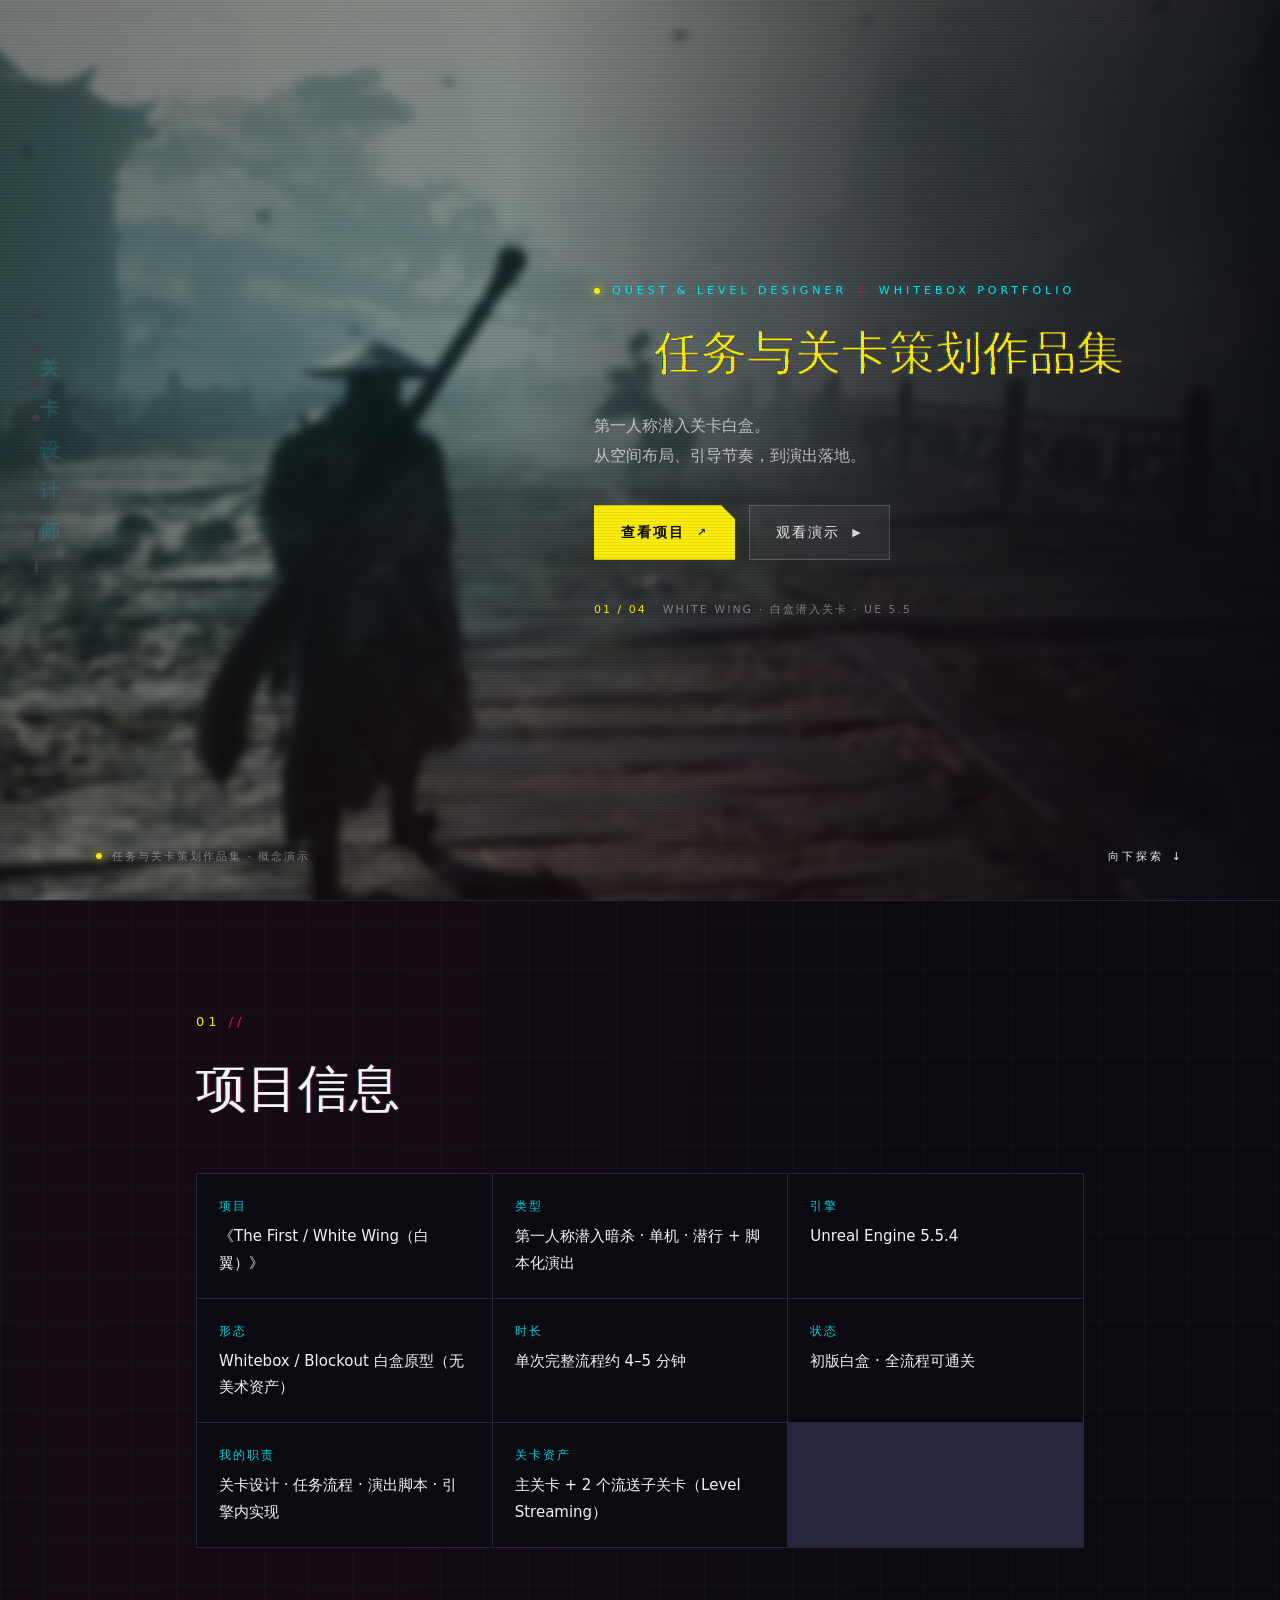
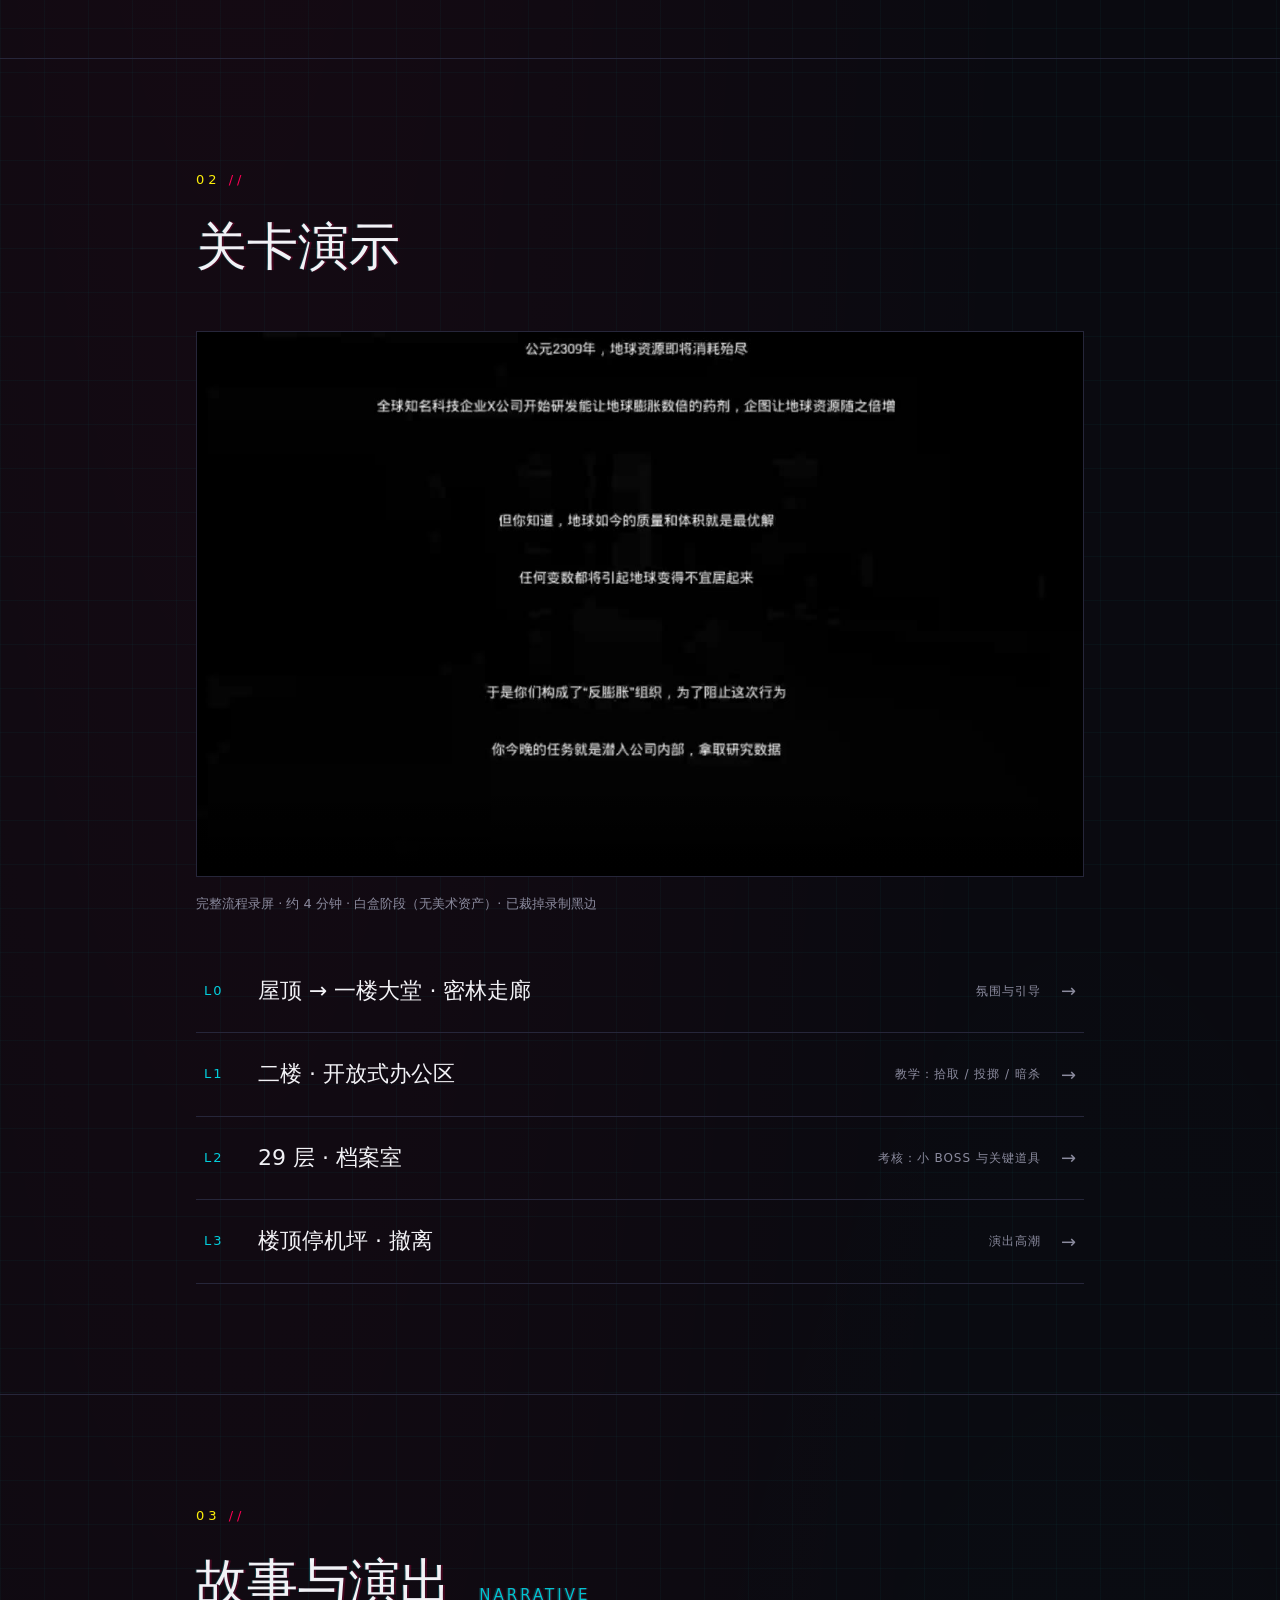
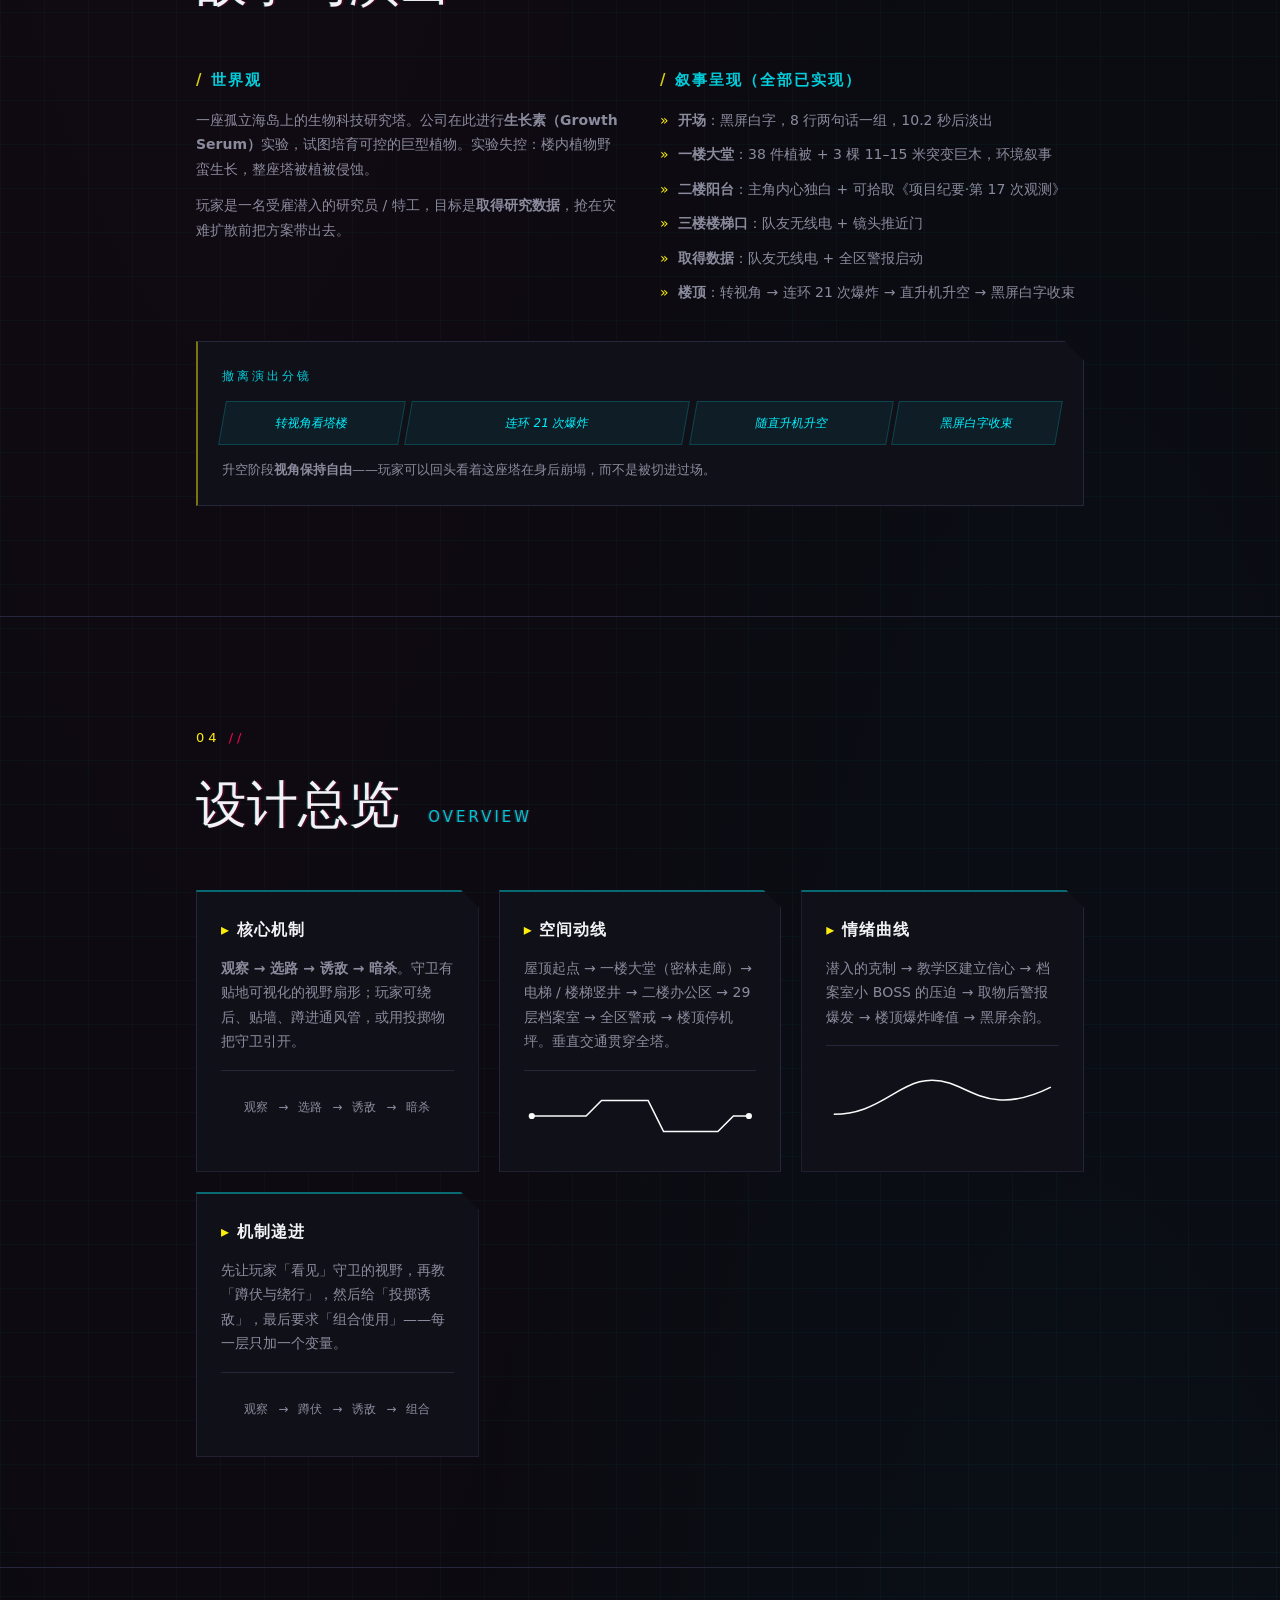
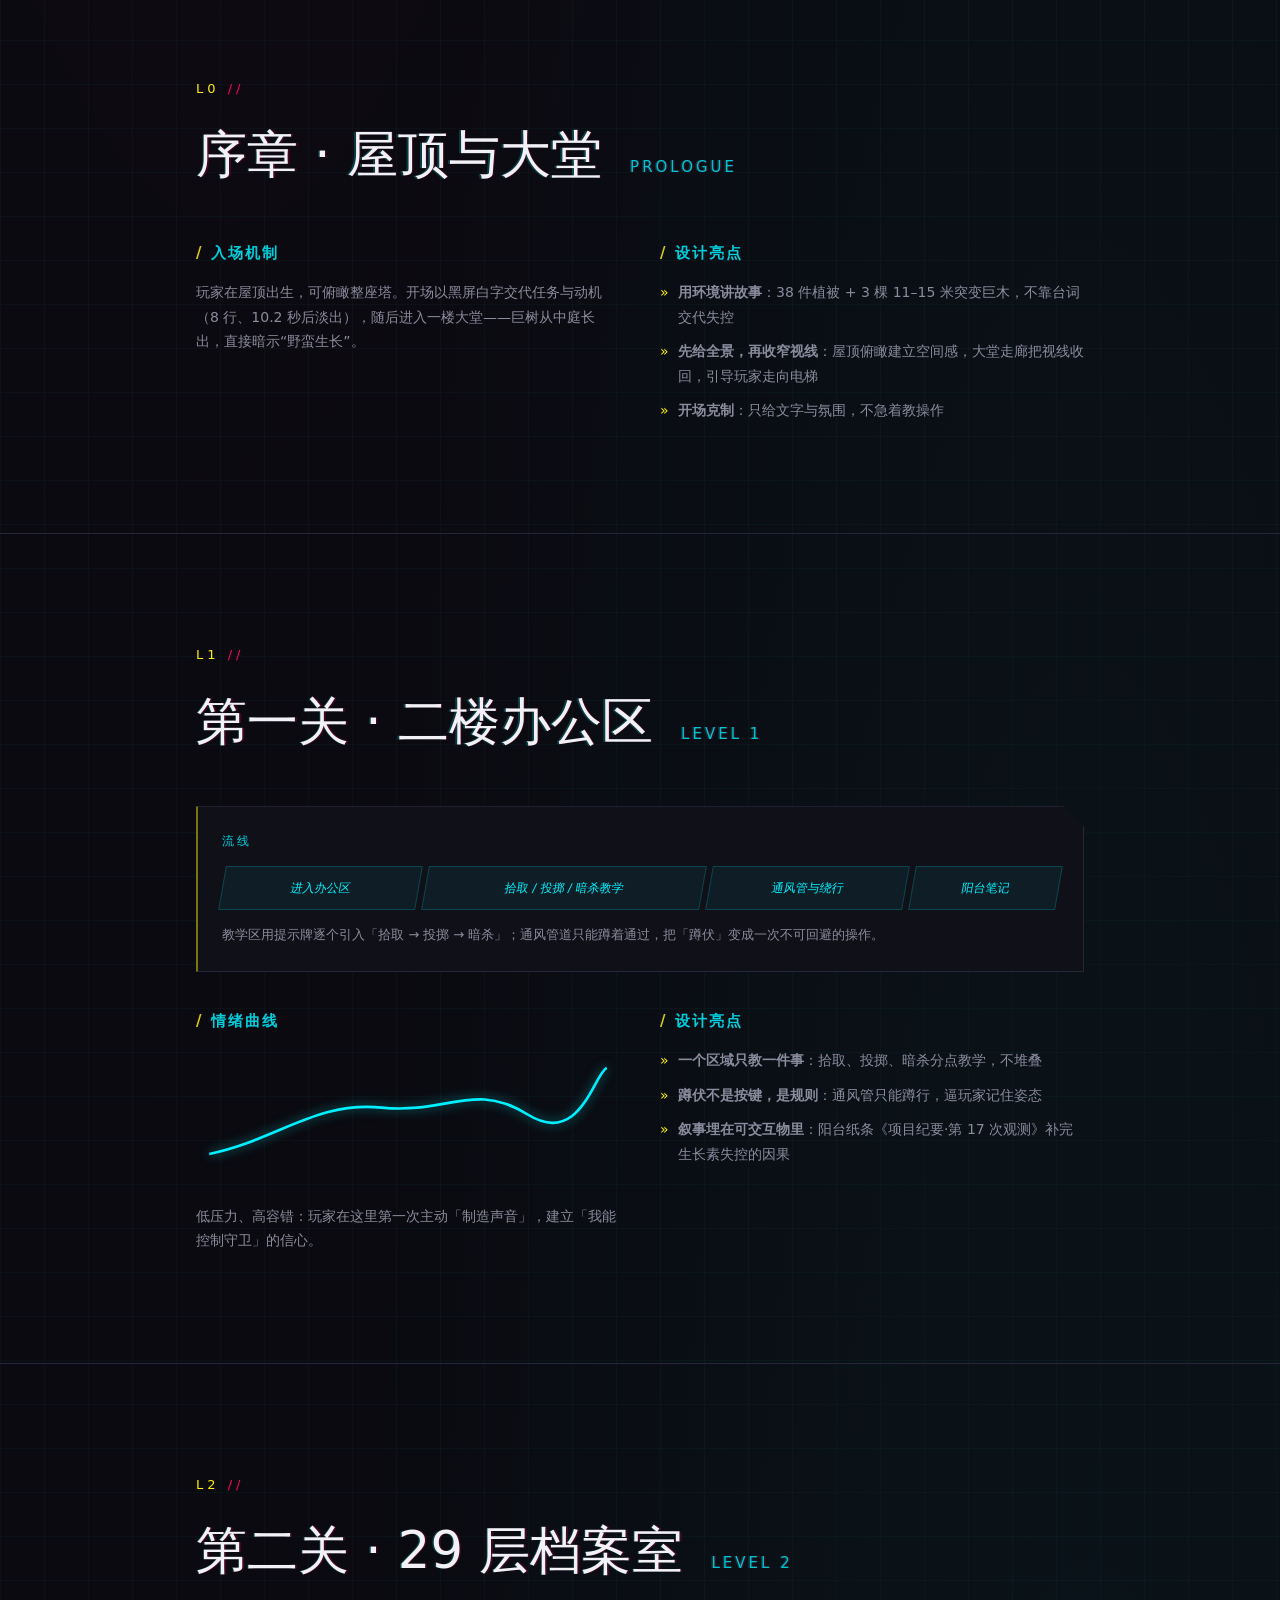
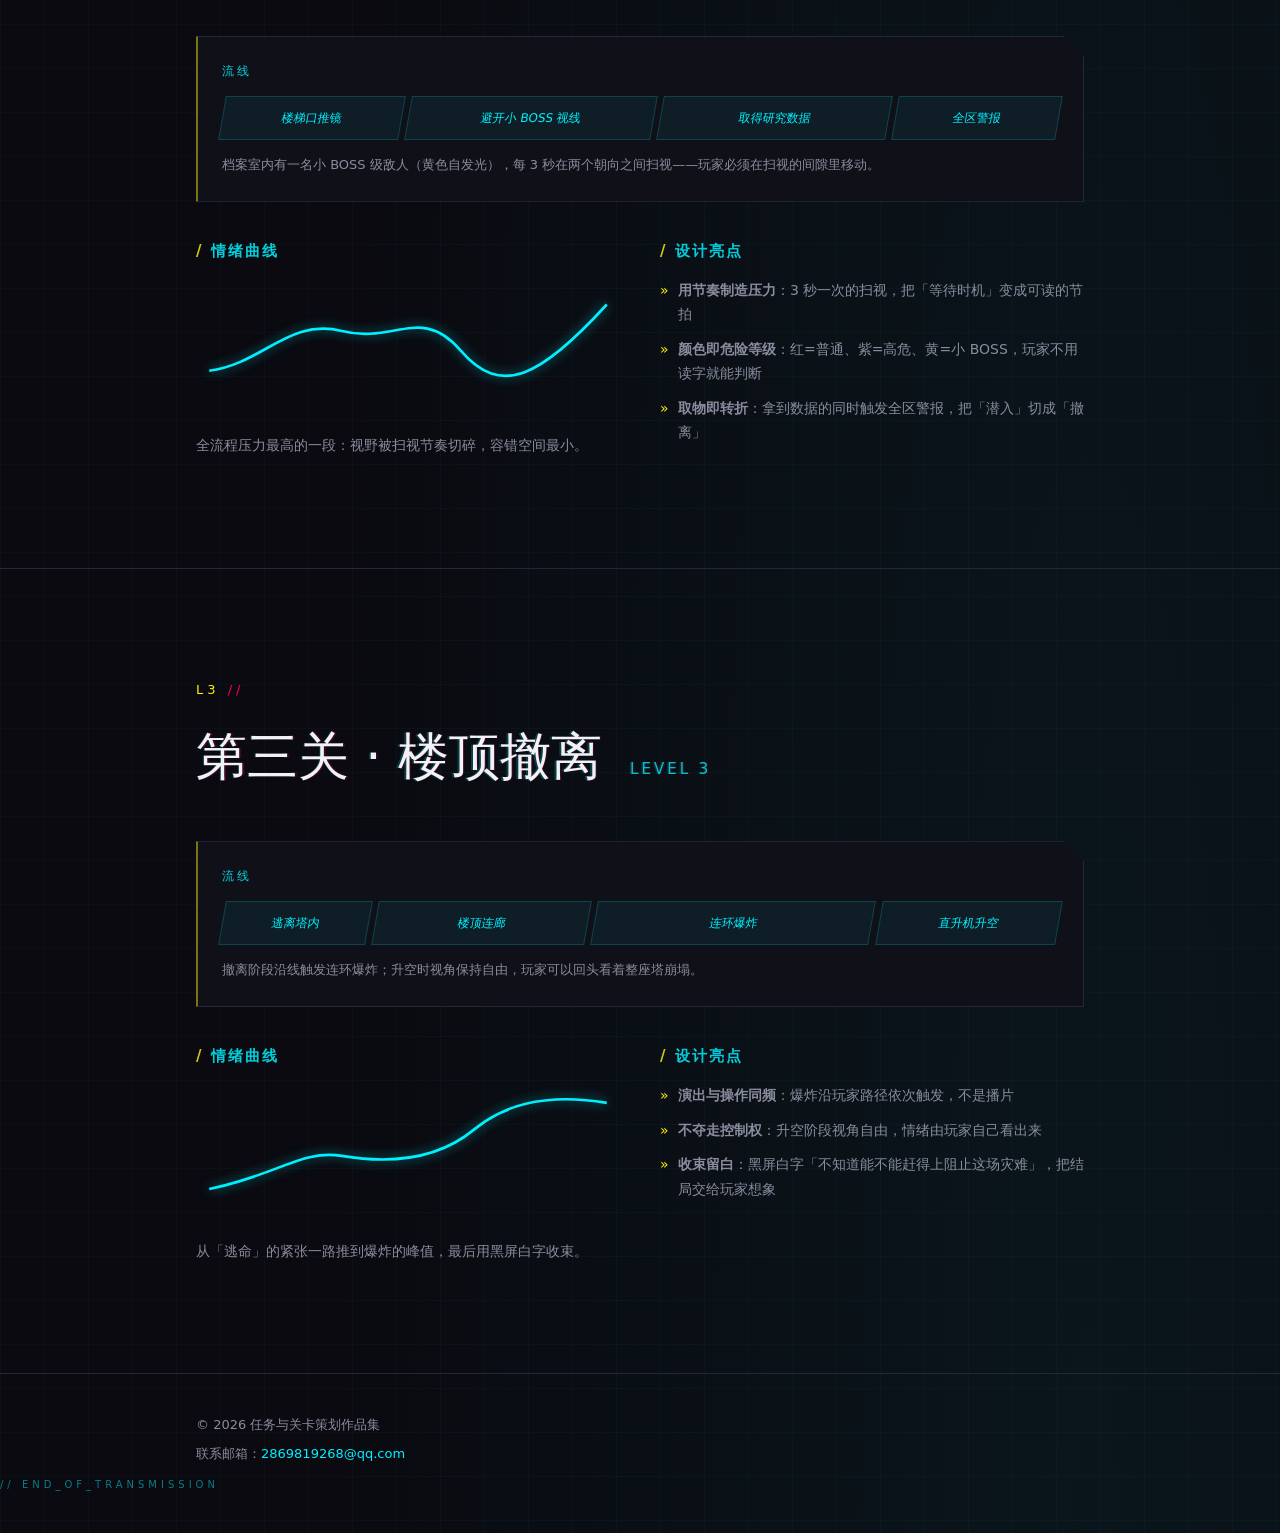
==== commit 4c8fec52: "关卡演示：上线白盒流程录屏（裁掉黑边与编辑器栏，1280x786 30fps）" ====
--- a/index.html
+++ b/index.html
@@ -43,19 +43,24 @@
 
     <!-- Hero -->
     <header class="hero" id="hero">
+      <div class="hero-bg" aria-hidden="true"></div>
       <div class="hero-brand" aria-hidden="true">
         <span>关</span><span>卡</span><span>设</span><span>计</span><span>师</span>
       </div>
       <div class="hero-content">
-        <p class="hero-kicker">QUEST &amp; LEVEL DESIGNER · WHITEBOX PORTFOLIO</p>
-        <div class="warp-text" id="hero-warp" role="img" aria-label="任务与关卡策划作品集" data-warp-text="任务与关卡策划作品集" data-warp-color="#fcee0a">
+        <p class="hero-kicker"><span class="k-dot"></span>QUEST &amp; LEVEL DESIGNER<span class="k-sep">/</span>WHITEBOX PORTFOLIO</p>
+        <div class="warp-text" id="hero-warp" role="img" aria-label="任务与关卡策划作品集" data-warp-text="任务与关卡策划作品集" data-warp-color="#fcee0a" data-warp-bgcolor="transparent">
           <h1 class="hero-title warp-fallback">任务与关卡策划作品集</h1>
         </div>
-        <p class="hero-sub">第一人称潜入关卡白盒 · 从空间布局、引导节奏到演出落地 · Unreal Engine 5</p>
+        <p class="hero-sub">第一人称潜入关卡白盒。<br />从空间布局、引导节奏，到演出落地。</p>
         <div class="hero-cta">
-          <a class="hero-link" href="#info">查看项目 <span class="arrow">↓</span></a>
-        </div>
-      </div>
+          <a class="hero-btn hero-btn--primary" href="#info">查看项目 <span class="btn-ico">↗</span></a>
+          <a class="hero-btn hero-btn--ghost" href="#demo">观看演示 <span class="btn-ico">▶</span></a>
+        </div>
+        <div class="hero-meta"><span class="meta-idx">01 / 04</span><span class="meta-txt">WHITE WING · 白盒潜入关卡 · UE 5.5</span></div>
+      </div>
+      <p class="hero-foot"><span class="k-dot"></span>任务与关卡策划作品集 · 概念演示</p>
+      <a class="hero-scroll" href="#info">向下探索 <span>↓</span></a>
     </header>
 
 
@@ -69,10 +74,10 @@
           <div class="info-item"><span class="info-label">类型</span><span class="info-value">第一人称潜入暗杀 · 单机 · 潜行 + 脚本化演出</span></div>
           <div class="info-item"><span class="info-label">引擎</span><span class="info-value">Unreal Engine 5.5.4</span></div>
           <div class="info-item"><span class="info-label">形态</span><span class="info-value">Whitebox / Blockout 白盒原型（无美术资产）</span></div>
-          <div class="info-item"><span class="info-label">时长</span><span class="info-value">单次完整流程约 8–15 分钟</span></div>
-          <div class="info-item"><span class="info-label">状态</span><span class="info-value">白盒原型 · 功能验证中</span></div>
+          <div class="info-item"><span class="info-label">时长</span><span class="info-value">单次完整流程约 4–5 分钟</span></div>
+          <div class="info-item"><span class="info-label">状态</span><span class="info-value">初版白盒 · 全流程可通关</span></div>
           <div class="info-item"><span class="info-label">我的职责</span><span class="info-value">关卡设计 · 任务流程 · 演出脚本 · 引擎内实现</span></div>
-          <div class="info-item"><span class="info-label">关卡资产</span><span class="info-value">主关卡 + 2 个子关卡（流送）</span></div>
+          <div class="info-item"><span class="info-label">关卡资产</span><span class="info-value">主关卡 + 2 个流送子关卡（Level Streaming）</span></div>
         </div>
       </div>
     </section>
@@ -82,10 +87,13 @@
       <div class="container">
         <p class="sec-no">02</p>
         <h2 class="sec-title">关卡演示</h2>
-        <div class="demo-placeholder">
-          <span class="demo-play">▶</span>
-          <p>白盒流程录屏待上传 —— 可先看下方的关卡结构与演出分镜，完整流程约 8–15 分钟</p>
-        </div>
+        <div class="demo-video">
+          <video controls preload="metadata" playsinline poster="assets/videos/level-first-poster.jpg">
+            <source src="assets/videos/level-first.mp4" type="video/mp4" />
+            你的浏览器不支持 video 标签。
+          </video>
+        </div>
+        <p class="demo-caption">完整流程录屏 · 约 4 分钟 · 白盒阶段（无美术资产）· 已裁掉录制黑边</p>
         <div class="project-list">
           <a class="project-row" href="#l0"><span class="pr-idx">L0</span><span class="pr-name">屋顶 → 一楼大堂 · 密林走廊</span><span class="pr-tag">氛围与引导</span><span class="pr-arrow">→</span></a>
           <a class="project-row" href="#l1"><span class="pr-idx">L1</span><span class="pr-name">二楼 · 开放式办公区</span><span class="pr-tag">教学：拾取 / 投掷 / 暗杀</span><span class="pr-arrow">→</span></a>
@@ -299,11 +307,14 @@
     <footer class="site-footer">
       <div class="container">
         <p>© <span id="year">2026</span> 任务与关卡策划作品集</p>
-        <p class="footer-contact">联系邮箱：【待补充】 · GitHub：【待补充】</p>
+        <p class="footer-contact">联系邮箱：<a href="mailto:2869819268@qq.com">2869819268@qq.com</a></p>
       </div>
     </footer>
 
   </main>
+
+  <!-- 返回顶部 -->
+  <button id="to-top" type="button" aria-label="返回顶部" title="返回顶部"><span aria-hidden="true">↑</span></button>
 
   <script src="app.js"></script>
 <script src="assets/scroll-reveal.js?v=3"></script>
--- a/styles.css
+++ b/styles.css
@@ -423,3 +423,154 @@
   background: rgba(252, 238, 10, 0.045);
   color: var(--muted); font-size: 14px;
 }
+
+/* ── 关卡演示视频 ── */
+.demo-video { margin-bottom: 16px; border: 1px solid var(--line); background: #000; }
+.demo-video video { display: block; width: 100%; height: auto; }
+.demo-caption { margin-bottom: 34px; font-size: 13px; color: var(--muted); }
+
+/* ── 返回顶部 ── */
+#to-top {
+  position: fixed; right: 34px; bottom: 34px; z-index: 9000;
+  width: 50px; height: 50px; padding: 0;
+  display: flex; align-items: center; justify-content: center;
+  background: rgba(10, 10, 16, 0.85);
+  border: 1px solid var(--yl);
+  color: var(--yl);
+  font-family: inherit; font-size: 19px; line-height: 1;
+  cursor: none;
+  opacity: 0; visibility: hidden; transform: translateY(12px);
+  transition: opacity .25s ease, transform .25s ease, visibility .25s, background .2s, color .2s, box-shadow .2s;
+  backdrop-filter: blur(4px);
+}
+#to-top.is-visible { opacity: 1; visibility: visible; transform: translateY(0); }
+#to-top:hover { background: var(--yl); color: #0a0a10; box-shadow: 0 0 20px rgba(252, 238, 10, 0.5); }
+#to-top:focus-visible { outline: 2px solid var(--cy); outline-offset: 3px; }
+
+/* 页脚邮箱链接 */
+.footer-contact a { color: var(--cy); text-decoration: none; border-bottom: 1px solid transparent; transition: border-color .2s, color .2s; }
+.footer-contact a:hover { color: var(--yl); border-bottom-color: var(--yl); }
+
+@media (max-width: 640px) {
+  #to-top { right: 18px; bottom: 18px; width: 44px; height: 44px; }
+}
+
+/* ── Hero 重制：图2 构图 + 磨砂玻璃 ── */
+.hero {
+  min-height: 100vh; padding: 0 96px;
+  position: relative; display: flex; align-items: center;
+  overflow: hidden; background: #06070c;
+}
+.hero-bg {
+  position: absolute; inset: -48px; z-index: 0;
+  background: url("assets/hero-bg.webp") center / cover no-repeat;
+  filter: blur(5px) saturate(0.85) brightness(0.58);
+  transform: scale(1.05);
+}
+.hero::before {
+  content: ""; position: absolute; inset: 0; z-index: 1; pointer-events: none;
+  background:
+    linear-gradient(90deg, rgba(6,7,12,.94) 0%, rgba(6,7,12,.78) 34%, rgba(6,7,12,.30) 66%, rgba(6,7,12,.60) 100%),
+    radial-gradient(ellipse at 72% 38%, rgba(0,240,255,.10), transparent 58%),
+    radial-gradient(ellipse at 16% 84%, rgba(254,0,84,.10), transparent 60%);
+}
+.hero-content {
+  position: relative; z-index: 2; max-width: 780px;
+  padding: 46px 48px 42px;
+  background: rgba(10, 12, 20, 0.34);
+  border: 1px solid rgba(255,255,255,0.10);
+  backdrop-filter: blur(20px) saturate(1.3);
+  -webkit-backdrop-filter: blur(20px) saturate(1.3);
+  box-shadow: 0 26px 70px rgba(0,0,0,.42), inset 0 1px 0 rgba(255,255,255,.06);
+  clip-path: polygon(0 0, calc(100% - 28px) 0, 100% 28px, 100% 100%, 0 100%);
+}
+.hero-brand { z-index: 2; }
+
+.hero-kicker {
+  display: flex; align-items: center; gap: 12px;
+  color: var(--cy); font-size: 11px; letter-spacing: 4px;
+  margin-bottom: 22px; text-shadow: 0 0 12px rgba(0,240,255,.4);
+}
+.hero-kicker::before { content: none; }
+.k-dot {
+  display: inline-block; width: 6px; height: 6px; border-radius: 50%;
+  background: var(--yl); box-shadow: 0 0 10px var(--yl); flex: none;
+}
+.k-sep { color: var(--mg); }
+
+.hero-title {
+  font-size: clamp(34px, 4.6vw, 62px); font-weight: 200; line-height: 1.16; margin-bottom: 20px;
+  text-shadow: 2px 0 0 rgba(254,0,84,.35), -2px 0 0 rgba(0,240,255,.35), 0 0 40px rgba(252,238,10,.18);
+}
+.hero-sub {
+  color: rgba(242,242,246,.72); font-size: 16px; line-height: 1.9;
+  max-width: 560px; margin-bottom: 34px;
+}
+.hero-cta { display: flex; gap: 14px; flex-wrap: wrap; margin-bottom: 40px; }
+.hero-btn {
+  display: inline-flex; align-items: center; gap: 12px;
+  padding: 14px 26px; font-size: 14px; letter-spacing: 2px; text-decoration: none;
+  border: 1px solid rgba(255,255,255,.18);
+  transition: transform .25s ease, box-shadow .25s ease, background .25s, color .25s, border-color .25s;
+}
+.hero-btn--primary {
+  background: var(--yl); color: #0a0a10; border-color: var(--yl); font-weight: 600;
+  clip-path: polygon(0 0, calc(100% - 14px) 0, 100% 14px, 100% 100%, 0 100%);
+}
+.hero-btn--primary:hover { box-shadow: 0 0 26px rgba(252,238,10,.45); transform: translateY(-2px); }
+.hero-btn--ghost {
+  color: var(--text); background: rgba(255,255,255,.05);
+  backdrop-filter: blur(10px); -webkit-backdrop-filter: blur(10px);
+}
+.hero-btn--ghost:hover { border-color: var(--cy); color: var(--cy); box-shadow: 0 0 20px rgba(0,240,255,.25); transform: translateY(-2px); }
+.btn-ico { font-size: 11px; opacity: .9; }
+
+.hero-meta { display: flex; align-items: center; gap: 16px; font-size: 11px; letter-spacing: 2px; color: rgba(255,255,255,.42); }
+.meta-idx { color: var(--yl); }
+.hero-foot {
+  position: absolute; left: 96px; bottom: 34px; z-index: 2;
+  display: flex; align-items: center; gap: 10px;
+  font-size: 11px; letter-spacing: 2px; color: rgba(255,255,255,.42);
+}
+.hero-scroll {
+  position: absolute; right: 96px; bottom: 34px; z-index: 2;
+  display: flex; align-items: center; gap: 8px;
+  font-size: 11px; letter-spacing: 3px; color: var(--text); text-decoration: none;
+  transition: color .25s;
+}
+.hero-scroll:hover { color: var(--yl); }
+
+@media (max-width: 1024px) {
+  .hero { padding: 0 40px; }
+  .hero-content { padding: 34px 30px 32px; }
+  .hero-foot { left: 40px; }
+  .hero-scroll { right: 40px; }
+}
+@media (max-width: 640px) {
+  .hero { padding: 96px 20px 96px; align-items: flex-start; }
+  .hero-content { padding: 26px 22px 24px; clip-path: none; }
+  .hero-brand { display: none; }
+  .hero-foot { left: 20px; bottom: 26px; font-size: 10px; }
+  .hero-scroll { right: 20px; bottom: 26px; font-size: 10px; }
+}
+
+/* ── Hero 调整：去框、右置、提亮 ── */
+.hero { justify-content: flex-end; }
+.hero-bg { filter: blur(4px) saturate(0.95) brightness(0.78); }
+.hero::before {
+  background:
+    linear-gradient(270deg, rgba(6,7,12,.90) 0%, rgba(6,7,12,.66) 28%, rgba(6,7,12,.20) 60%, rgba(6,7,12,.30) 100%),
+    radial-gradient(ellipse at 28% 40%, rgba(0,240,255,.08), transparent 60%),
+    radial-gradient(ellipse at 82% 86%, rgba(254,0,84,.10), transparent 60%);
+}
+.hero-content {
+  max-width: 700px; padding: 0;
+  background: none; border: 0; box-shadow: none;
+  backdrop-filter: none; -webkit-backdrop-filter: none;
+  clip-path: none;
+}
+.hero-brand { right: auto; left: 40px; }
+
+/* Hero 标题：让故障字画布的底色与背景融合（黑色部分透出背景） */
+.hero .warp-text { isolation: auto; }
+.hero .warp-text canvas { mix-blend-mode: screen; }
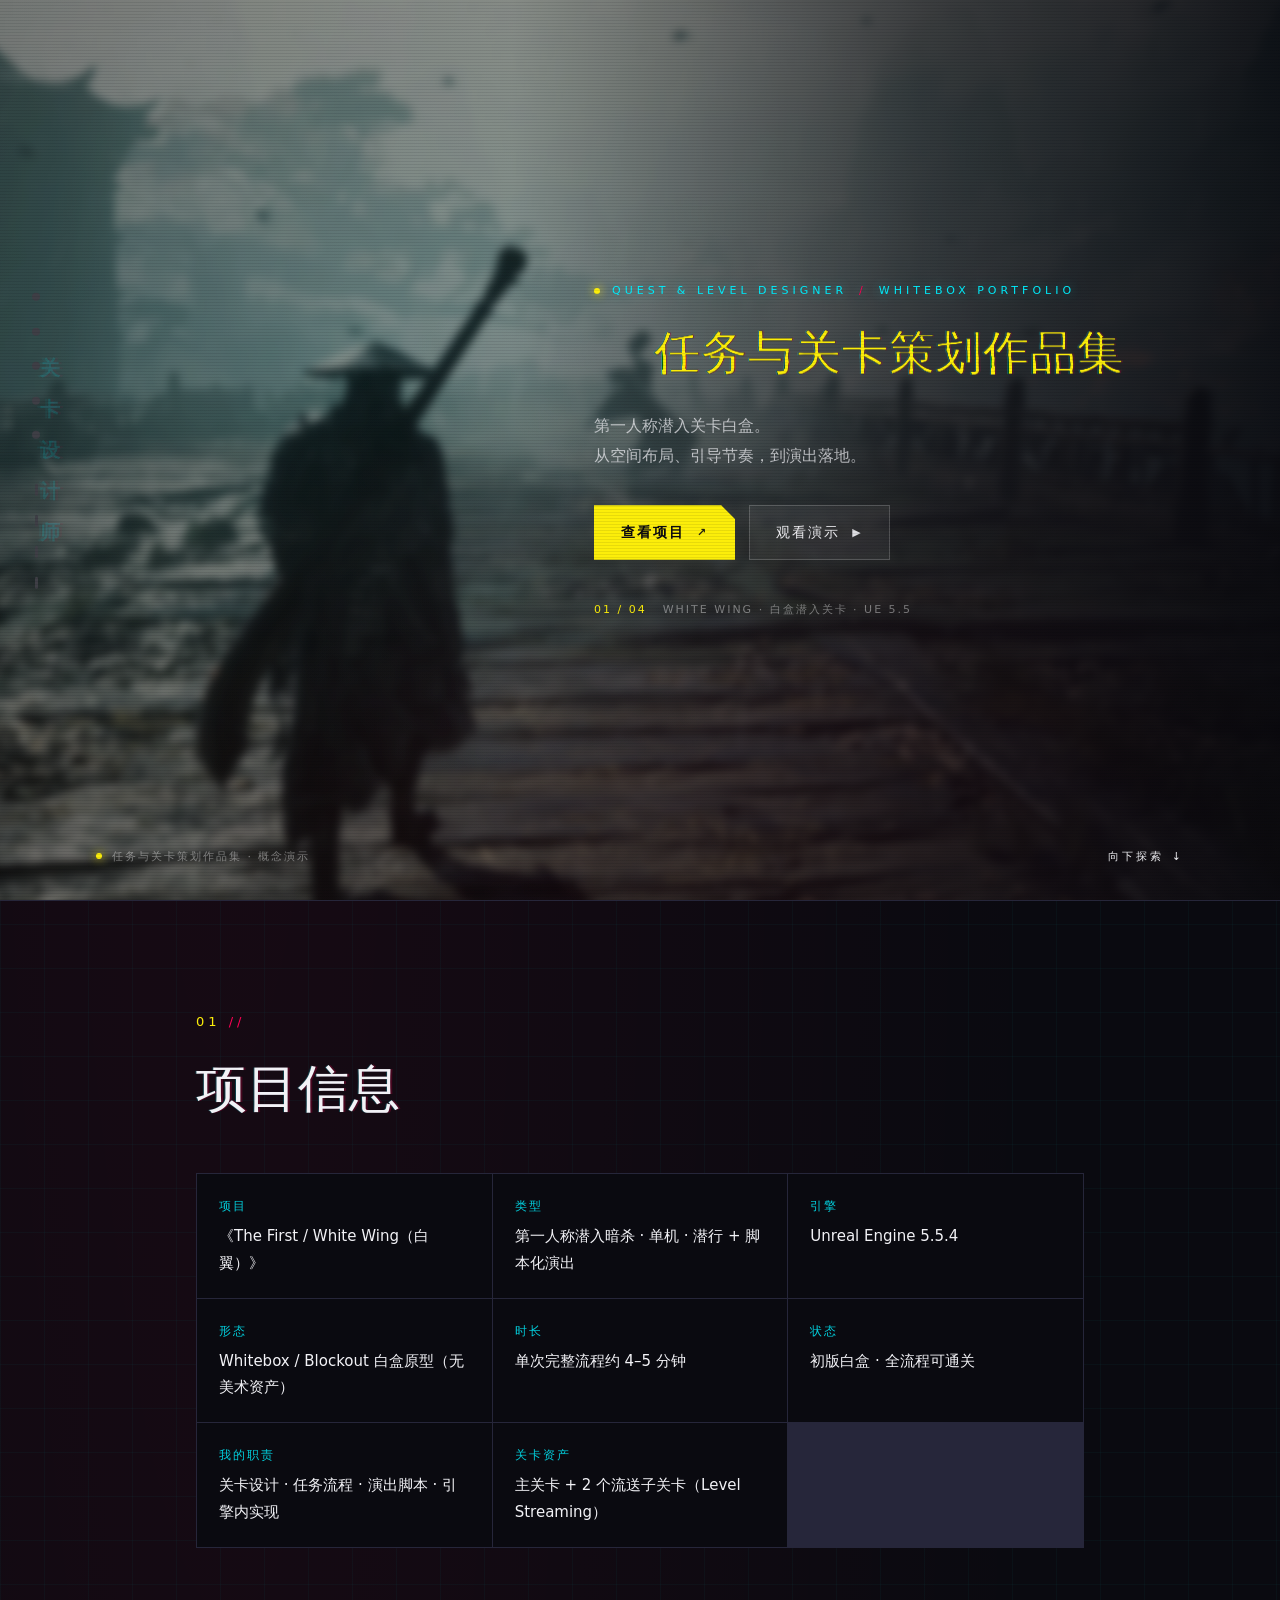
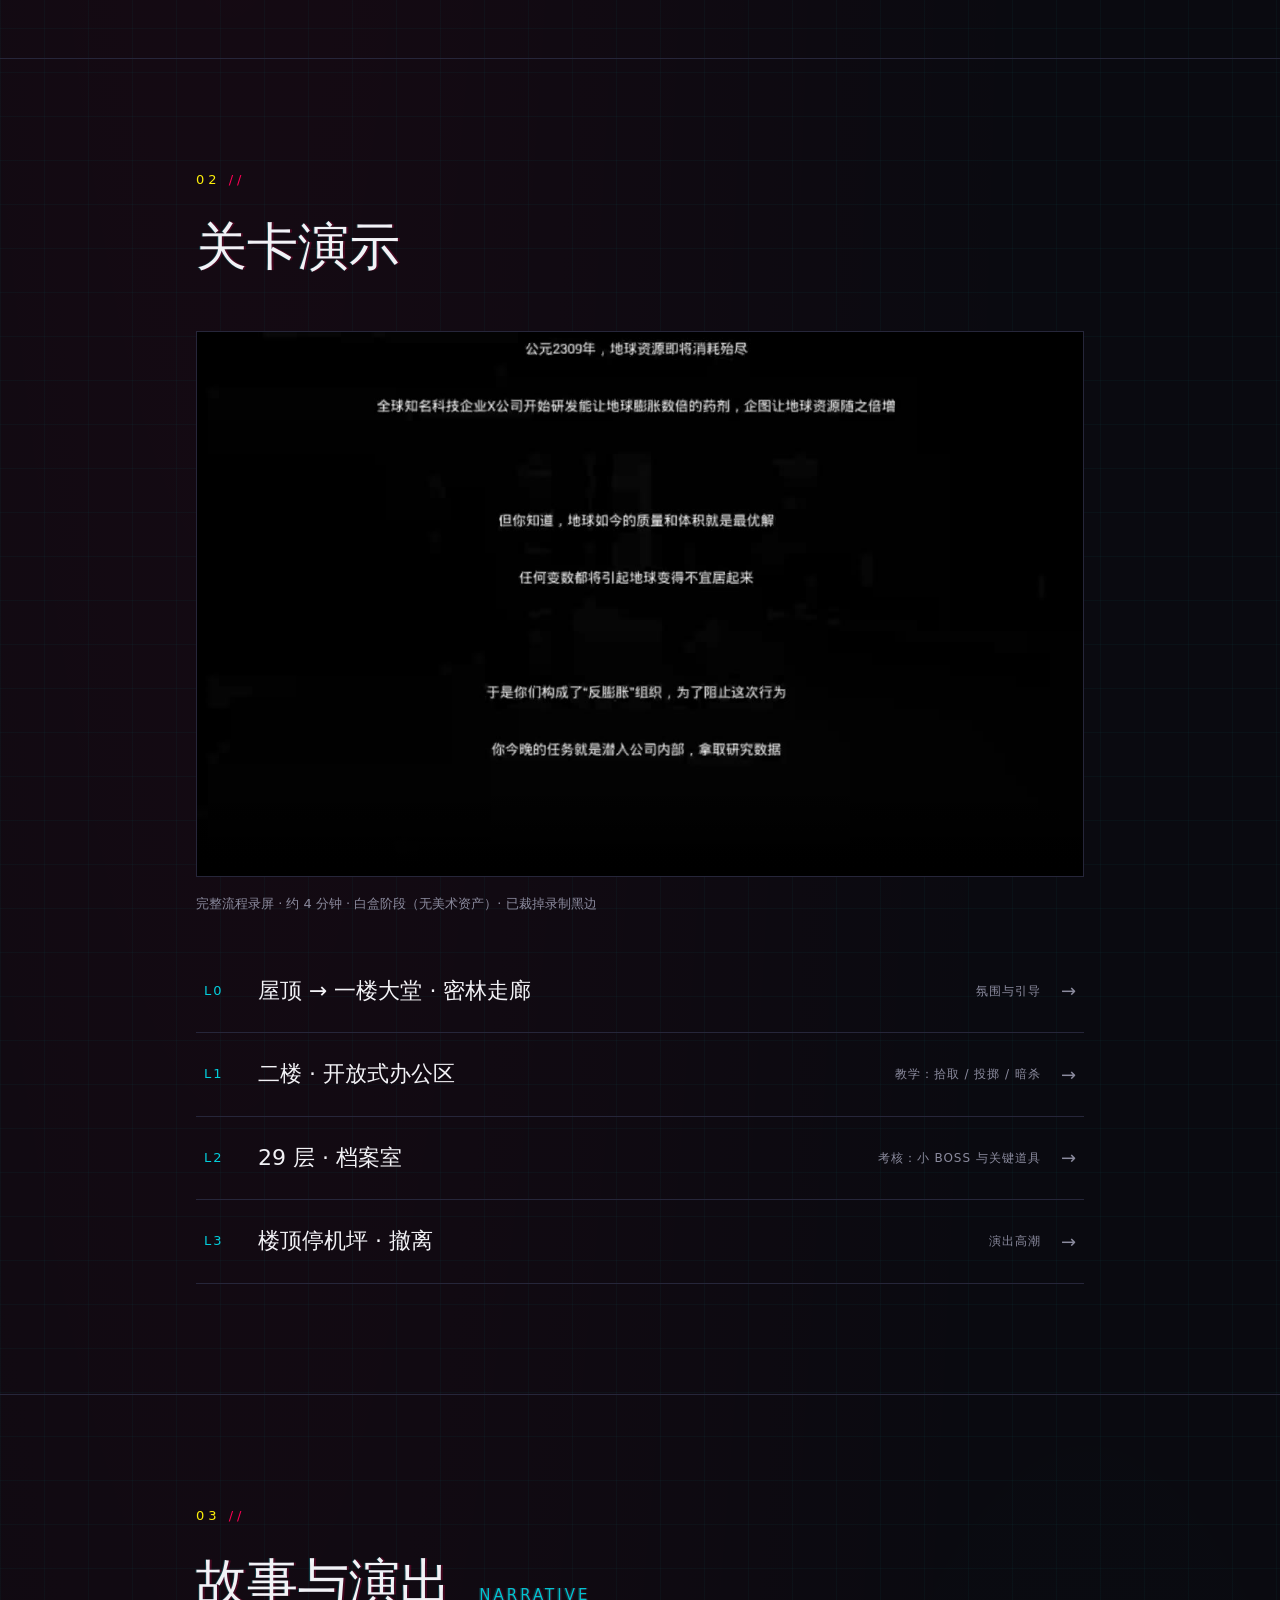
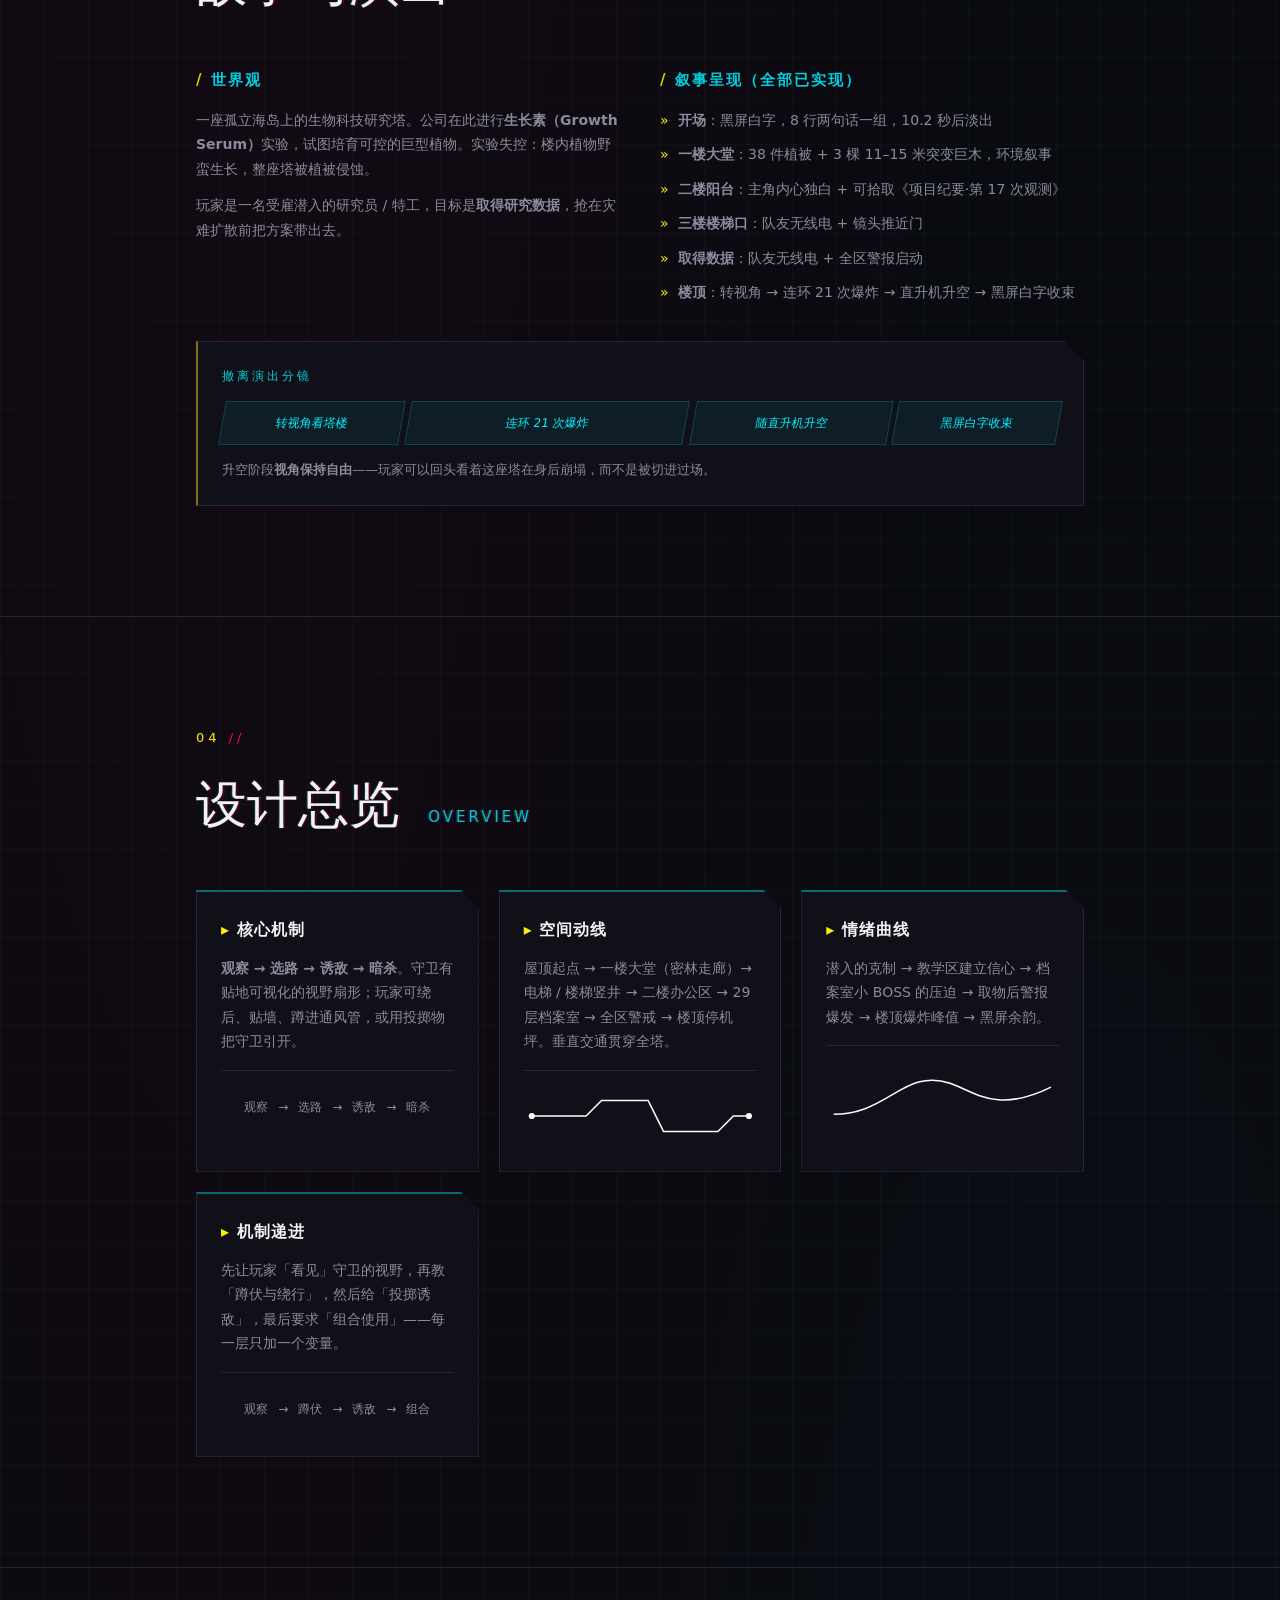
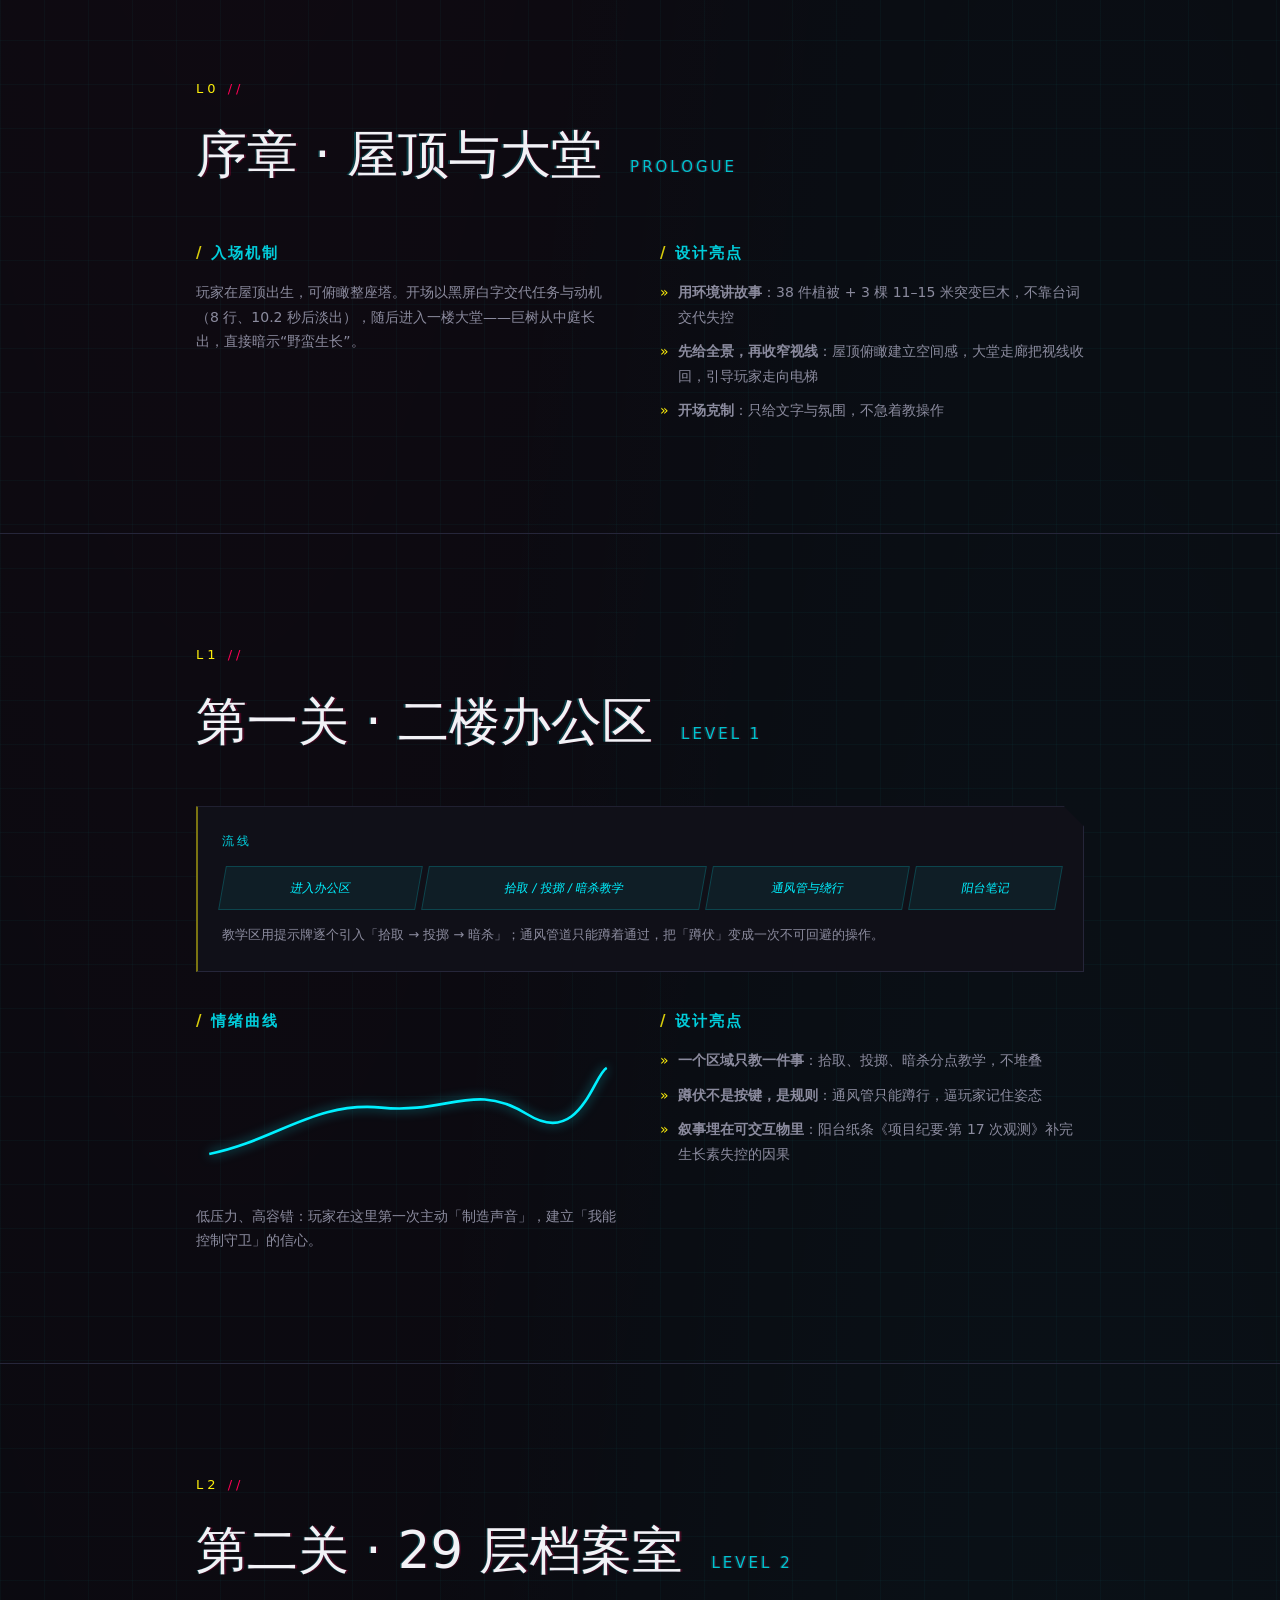
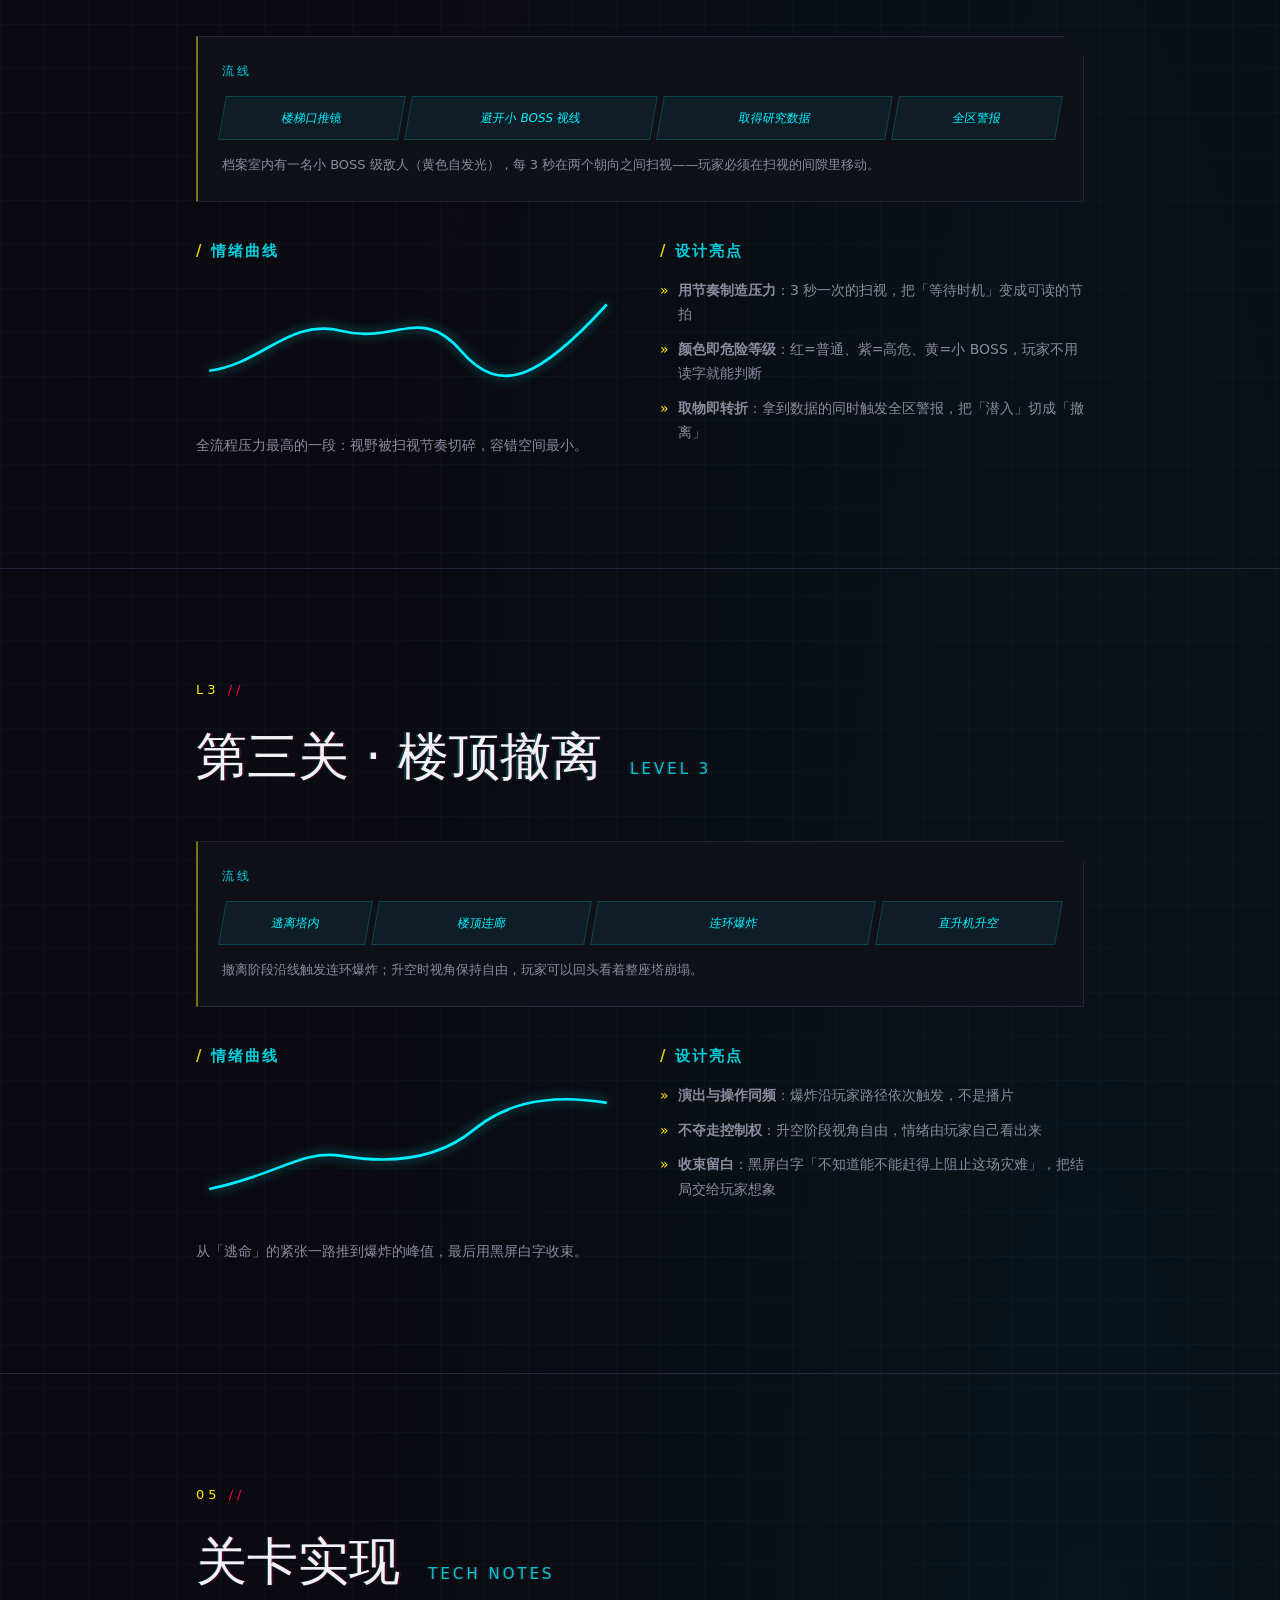
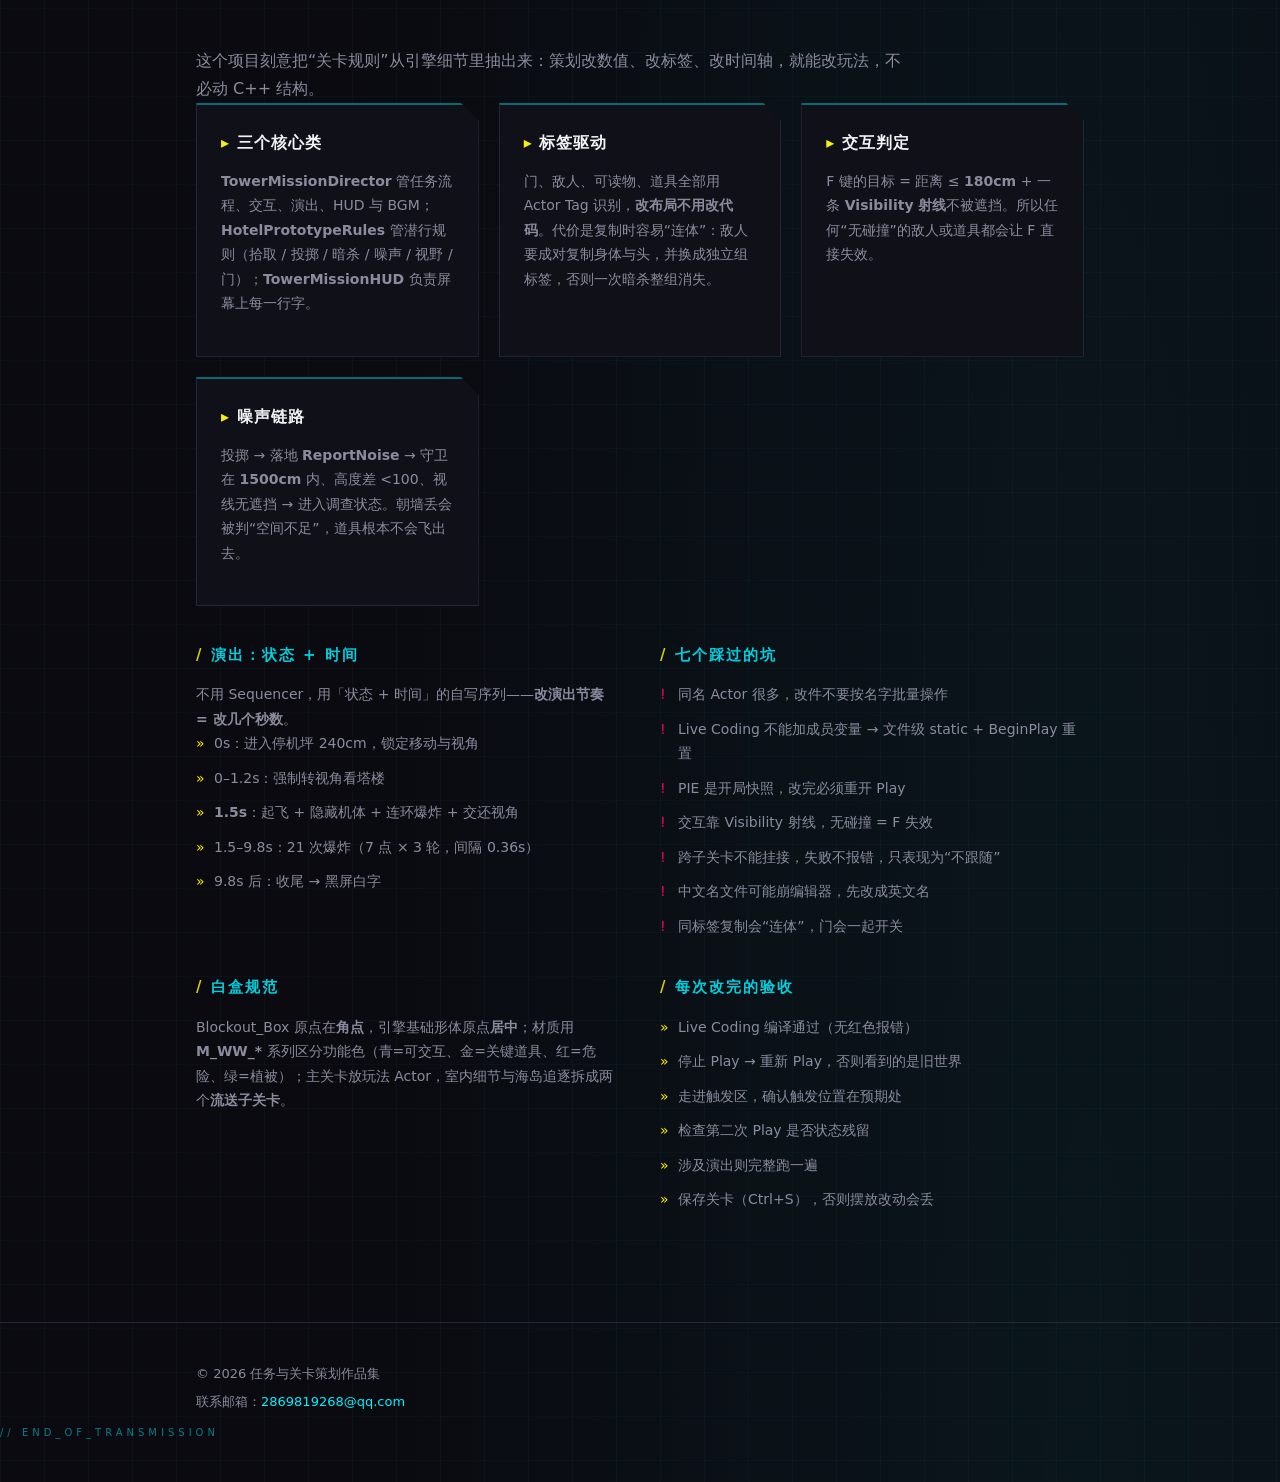
==== commit 6b2e936a: "新增关卡实现技术手册板块；进入页面默认回到顶部" ====
--- a/index.html
+++ b/index.html
@@ -29,6 +29,7 @@
         <a class="nav-link nav-l1" href="#demo" data-target="demo"><span class="nav-icon-wrap"><span class="nav-dot"></span></span><span class="nav-label">关卡演示</span></a>
         <a class="nav-link nav-l1" href="#story" data-target="story"><span class="nav-icon-wrap"><span class="nav-dot"></span></span><span class="nav-label">故事与演出</span></a>
         <a class="nav-link nav-l1" href="#overview-design" data-target="overview-design"><span class="nav-icon-wrap"><span class="nav-dot"></span></span><span class="nav-label">设计总览</span></a>
+        <a class="nav-link nav-l1" href="#tech" data-target="tech"><span class="nav-icon-wrap"><span class="nav-dot"></span></span><span class="nav-label">关卡实现</span></a>
       </li>
       <li class="nav-item-group">
         <a class="nav-link nav-l2" href="#l0" data-target="l0"><span class="nav-icon-wrap"><span class="nav-line"></span></span><span class="nav-label">L0 屋顶 · 大堂</span></a>
@@ -303,6 +304,75 @@
 
 
 
+    <!-- 05 关卡实现 -->
+    <section id="tech" class="section">
+      <div class="container">
+        <p class="sec-no">05</p>
+        <h2 class="sec-title">关卡实现 <span class="sec-en">TECH NOTES</span></h2>
+        <p class="sec-body muted">这个项目刻意把“关卡规则”从引擎细节里抽出来：策划改数值、改标签、改时间轴，就能改玩法，不必动 C++ 结构。</p>
+        <div class="overview-grid">
+          <article class="ov-card">
+            <h3>三个核心类</h3>
+            <p><b>TowerMissionDirector</b> 管任务流程、交互、演出、HUD 与 BGM；<b>HotelPrototypeRules</b> 管潜行规则（拾取 / 投掷 / 暗杀 / 噪声 / 视野 / 门）；<b>TowerMissionHUD</b> 负责屏幕上每一行字。</p>
+          </article>
+          <article class="ov-card">
+            <h3>标签驱动</h3>
+            <p>门、敌人、可读物、道具全部用 Actor Tag 识别，<b>改布局不用改代码</b>。代价是复制时容易“连体”：敌人要成对复制身体与头，并换成独立组标签，否则一次暗杀整组消失。</p>
+          </article>
+          <article class="ov-card">
+            <h3>交互判定</h3>
+            <p>F 键的目标 = 距离 ≤ <b>180cm</b> + 一条 <b>Visibility 射线</b>不被遮挡。所以任何“无碰撞”的敌人或道具都会让 F 直接失效。</p>
+          </article>
+          <article class="ov-card">
+            <h3>噪声链路</h3>
+            <p>投掷 → 落地 <b>ReportNoise</b> → 守卫在 <b>1500cm</b> 内、高度差 &lt;100、视线无遮挡 → 进入调查状态。朝墙丢会被判“空间不足”，道具根本不会飞出去。</p>
+          </article>
+        </div>
+        <div class="level-grid">
+          <div class="level-block">
+            <h3>演出：状态 + 时间</h3>
+            <p>不用 Sequencer，用「状态 + 时间」的自写序列——<b>改演出节奏 = 改几个秒数</b>。</p>
+            <ul class="highlight-list">
+              <li>0s：进入停机坪 240cm，锁定移动与视角</li>
+              <li>0–1.2s：强制转视角看塔楼</li>
+              <li><b>1.5s</b>：起飞 + 隐藏机体 + 连环爆炸 + 交还视角</li>
+              <li>1.5–9.8s：21 次爆炸（7 点 × 3 轮，间隔 0.36s）</li>
+              <li>9.8s 后：收尾 → 黑屏白字</li>
+            </ul>
+          </div>
+          <div class="level-block">
+            <h3>七个踩过的坑</h3>
+            <ul class="highlight-list limit-list">
+              <li>同名 Actor 很多，改件不要按名字批量操作</li>
+              <li>Live Coding 不能加成员变量 → 文件级 static + BeginPlay 重置</li>
+              <li>PIE 是开局快照，改完必须重开 Play</li>
+              <li>交互靠 Visibility 射线，无碰撞 = F 失效</li>
+              <li>跨子关卡不能挂接，失败不报错，只表现为“不跟随”</li>
+              <li>中文名文件可能崩编辑器，先改成英文名</li>
+              <li>同标签复制会“连体”，门会一起开关</li>
+            </ul>
+          </div>
+        </div>
+        <div class="level-grid">
+          <div class="level-block">
+            <h3>白盒规范</h3>
+            <p>Blockout_Box 原点在<b>角点</b>，引擎基础形体原点<b>居中</b>；材质用 <b>M_WW_*</b> 系列区分功能色（青=可交互、金=关键道具、红=危险、绿=植被）；主关卡放玩法 Actor，室内细节与海岛追逐拆成两个<b>流送子关卡</b>。</p>
+          </div>
+          <div class="level-block">
+            <h3>每次改完的验收</h3>
+            <ul class="highlight-list">
+              <li>Live Coding 编译通过（无红色报错）</li>
+              <li>停止 Play → 重新 Play，否则看到的是旧世界</li>
+              <li>走进触发区，确认触发位置在预期处</li>
+              <li>检查第二次 Play 是否状态残留</li>
+              <li>涉及演出则完整跑一遍</li>
+              <li>保存关卡（Ctrl+S），否则摆放改动会丢</li>
+            </ul>
+          </div>
+        </div>
+      </div>
+    </section>
+
     <!-- Footer -->
     <footer class="site-footer">
       <div class="container">
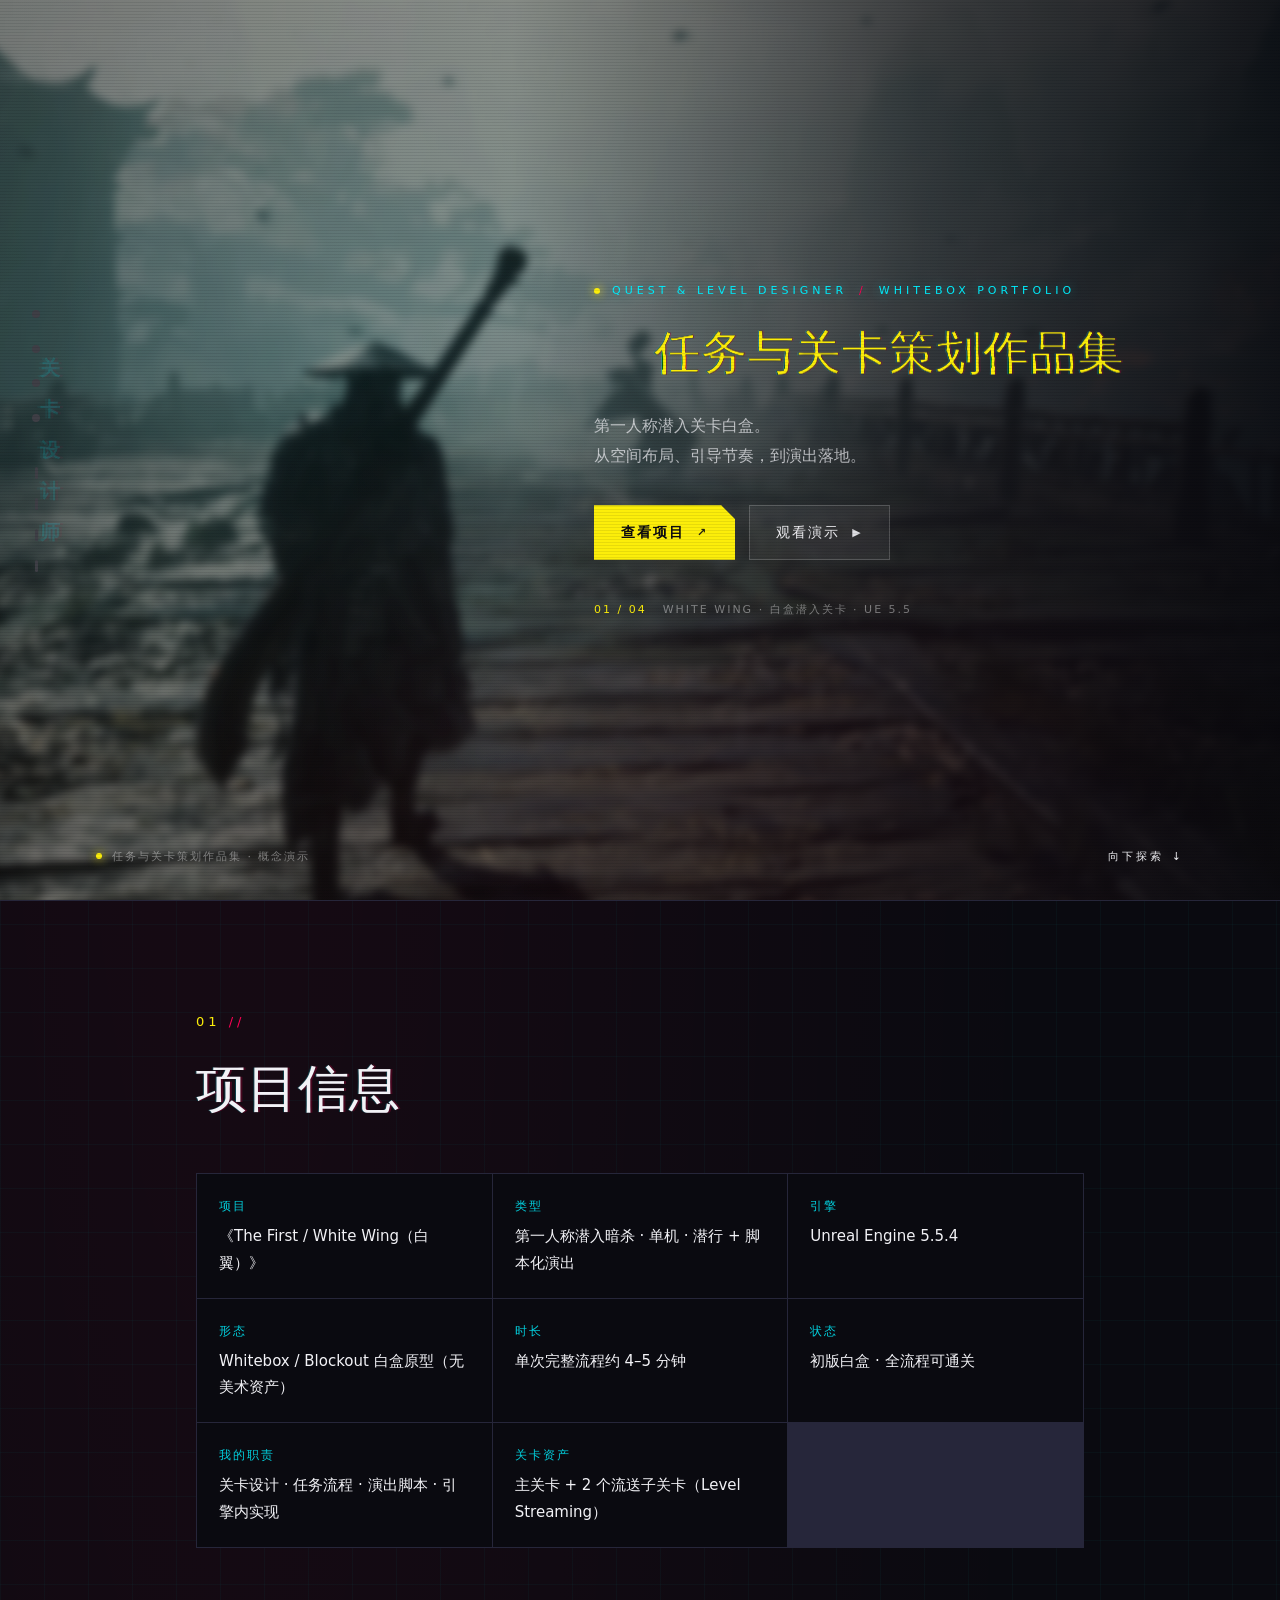
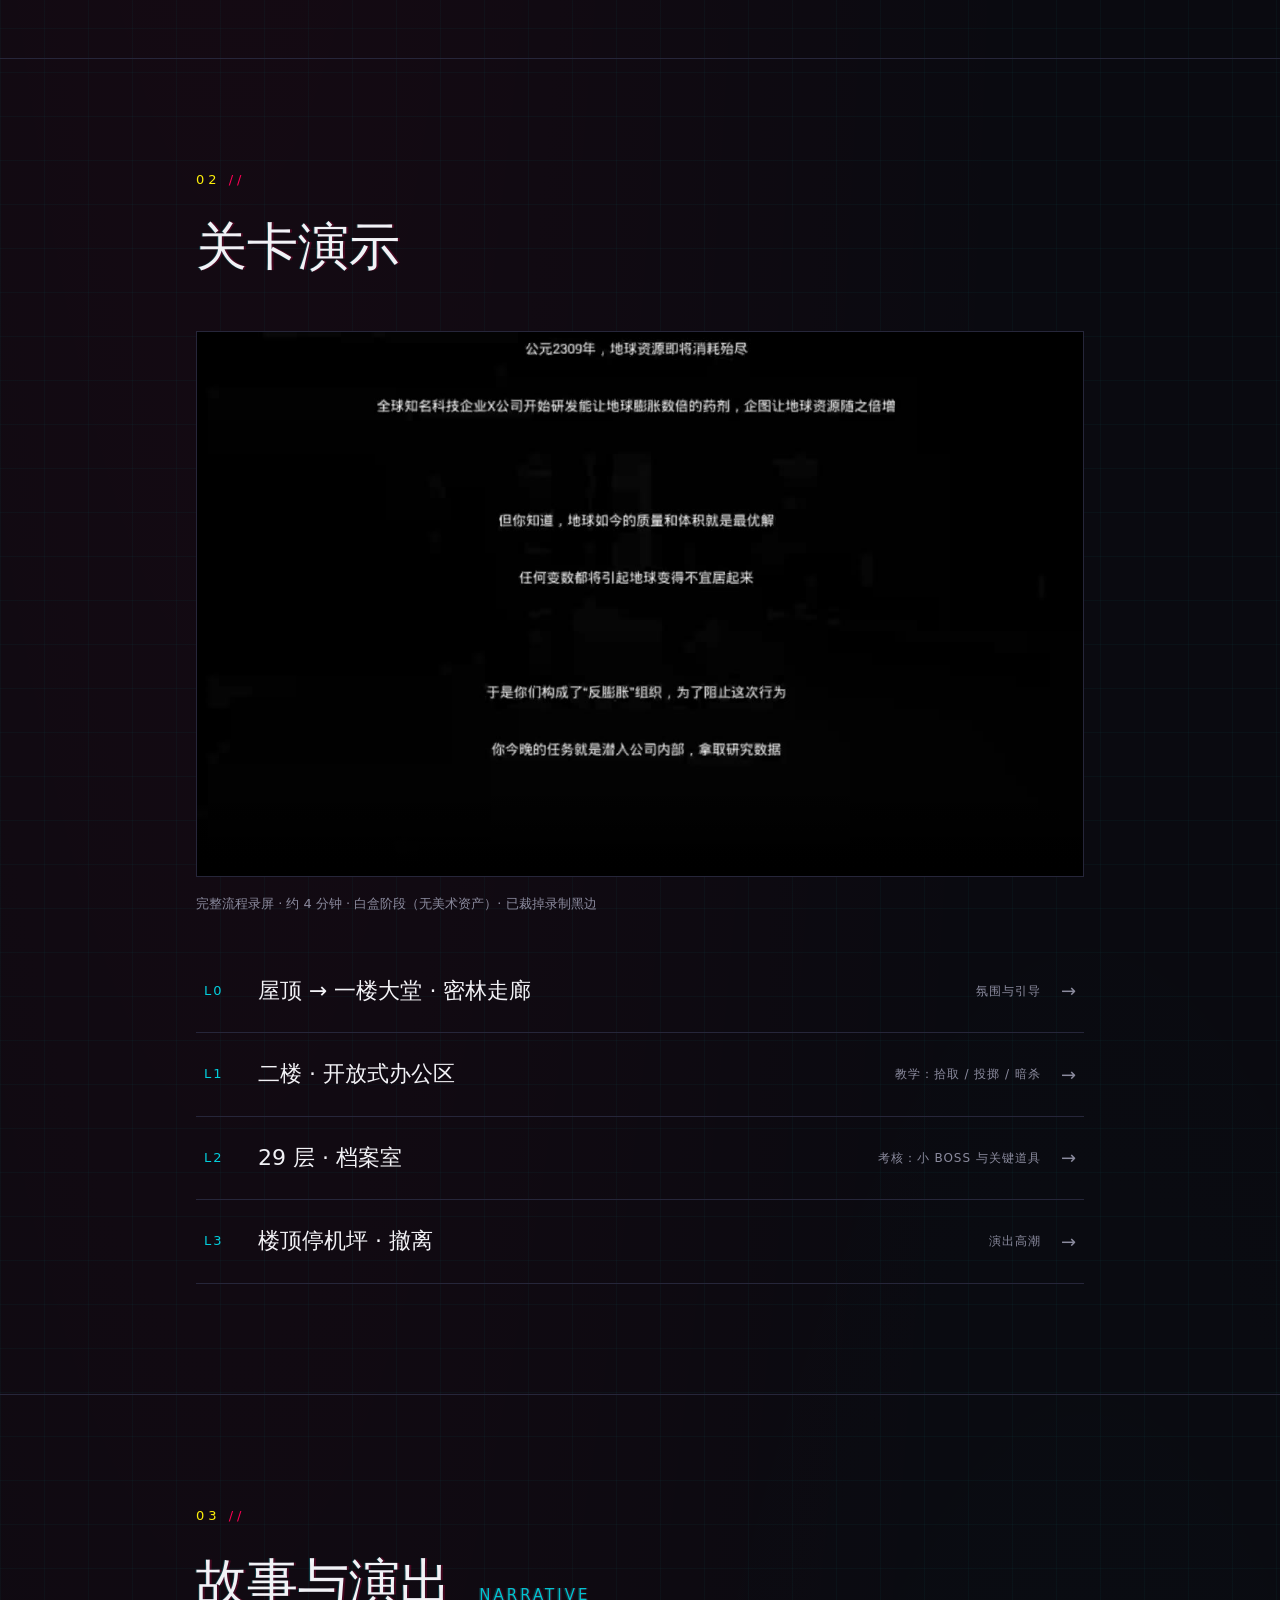
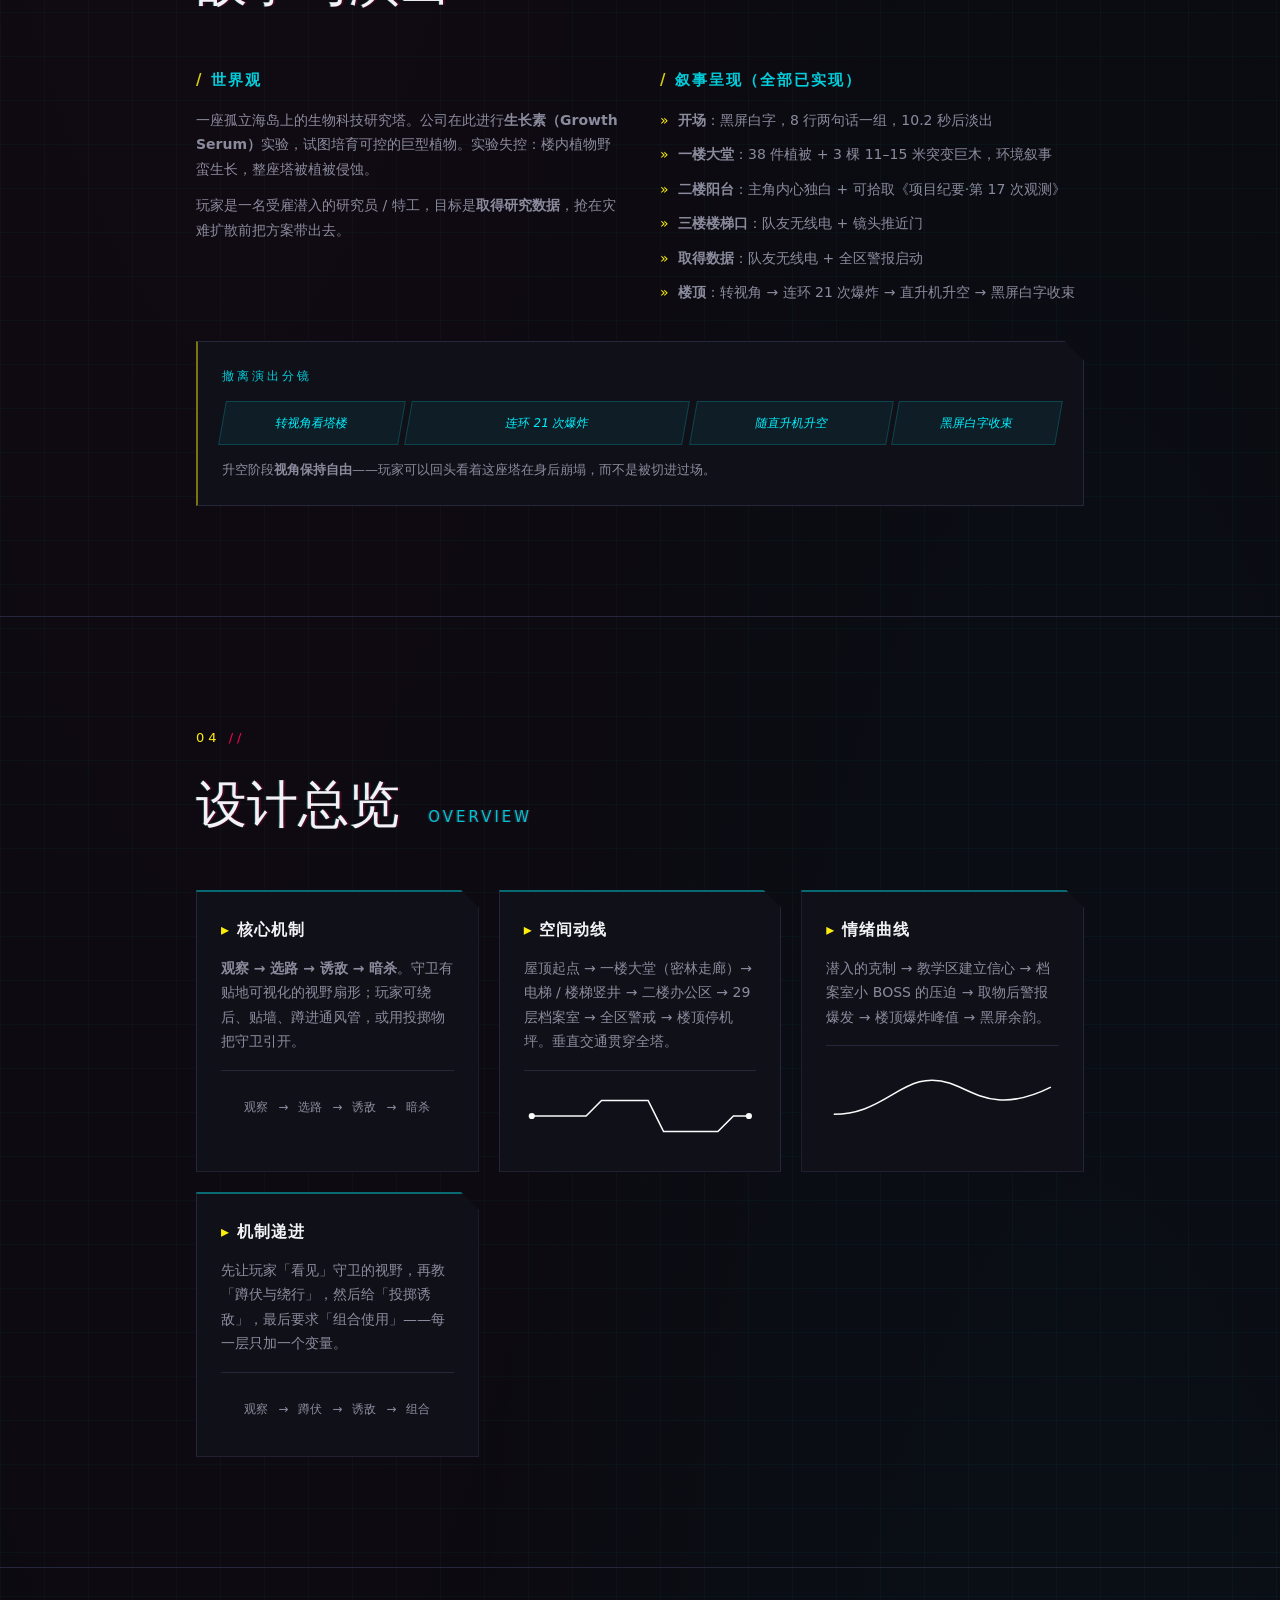
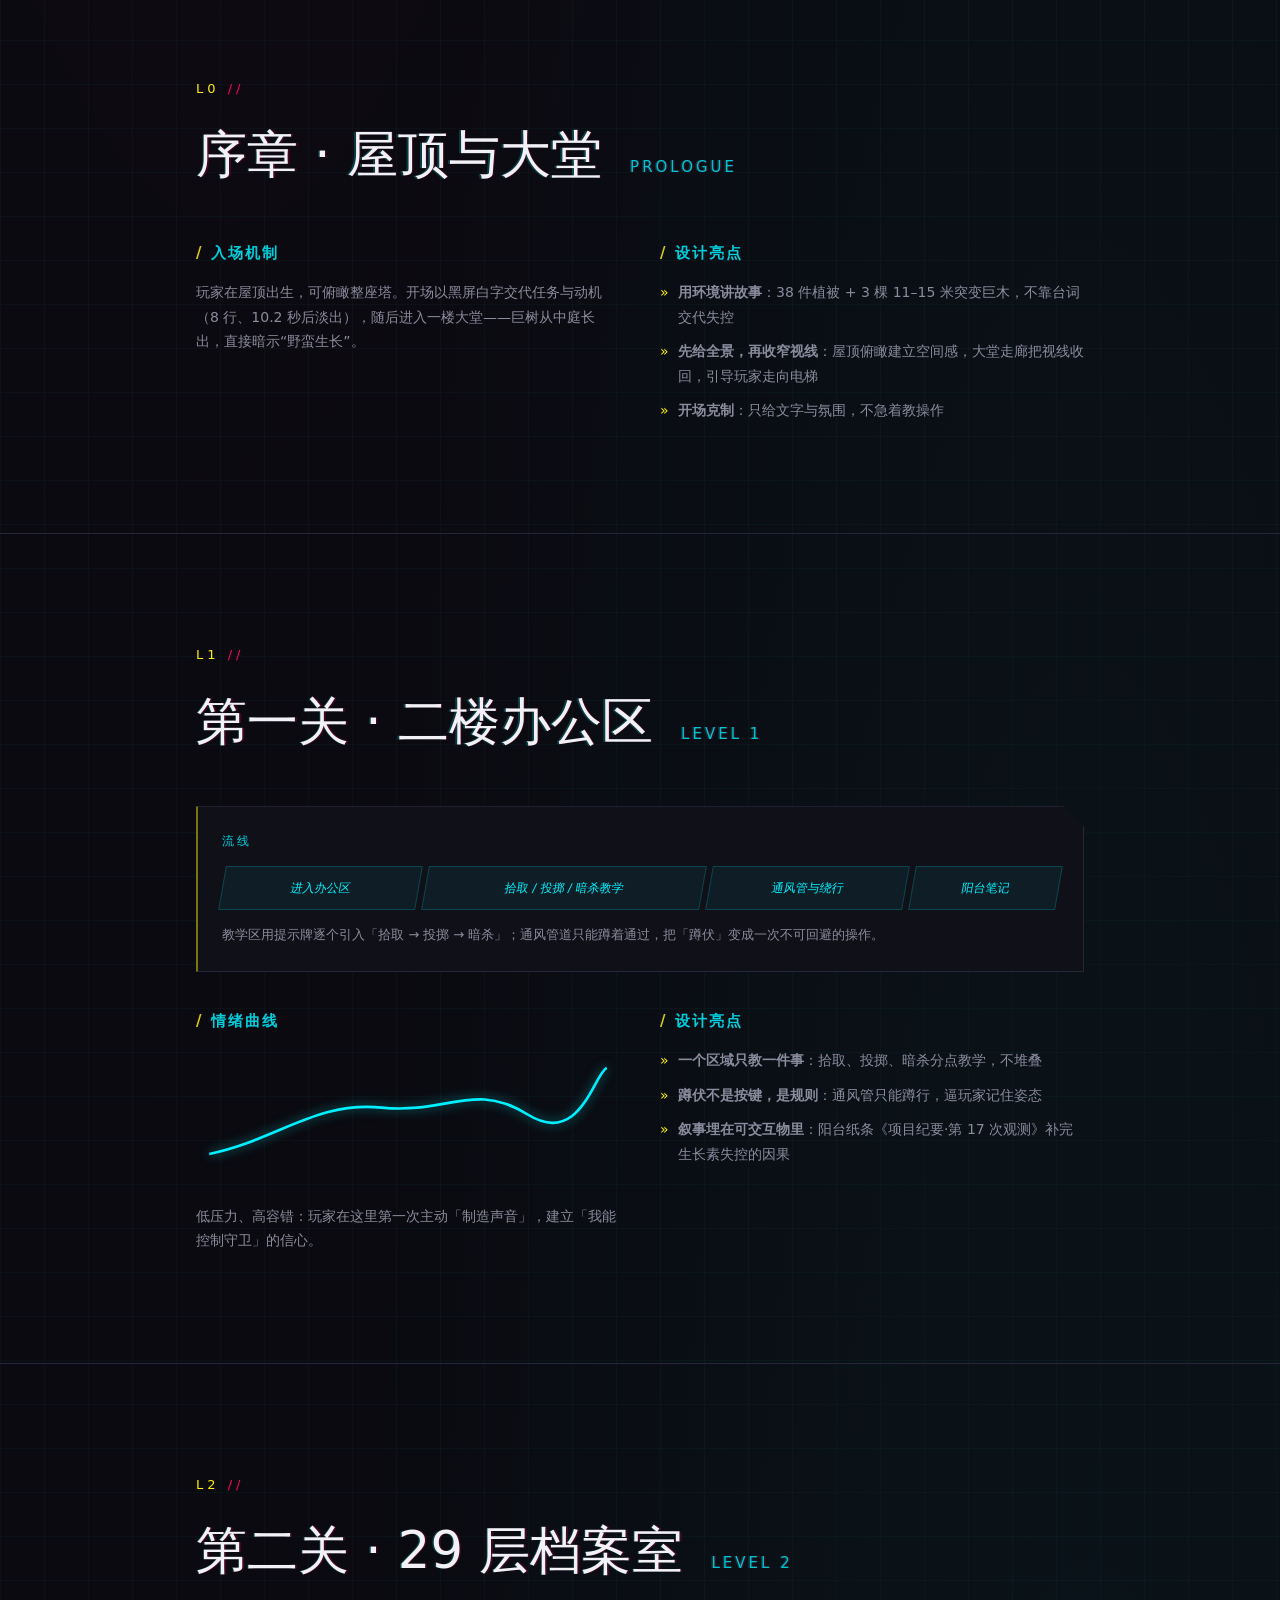
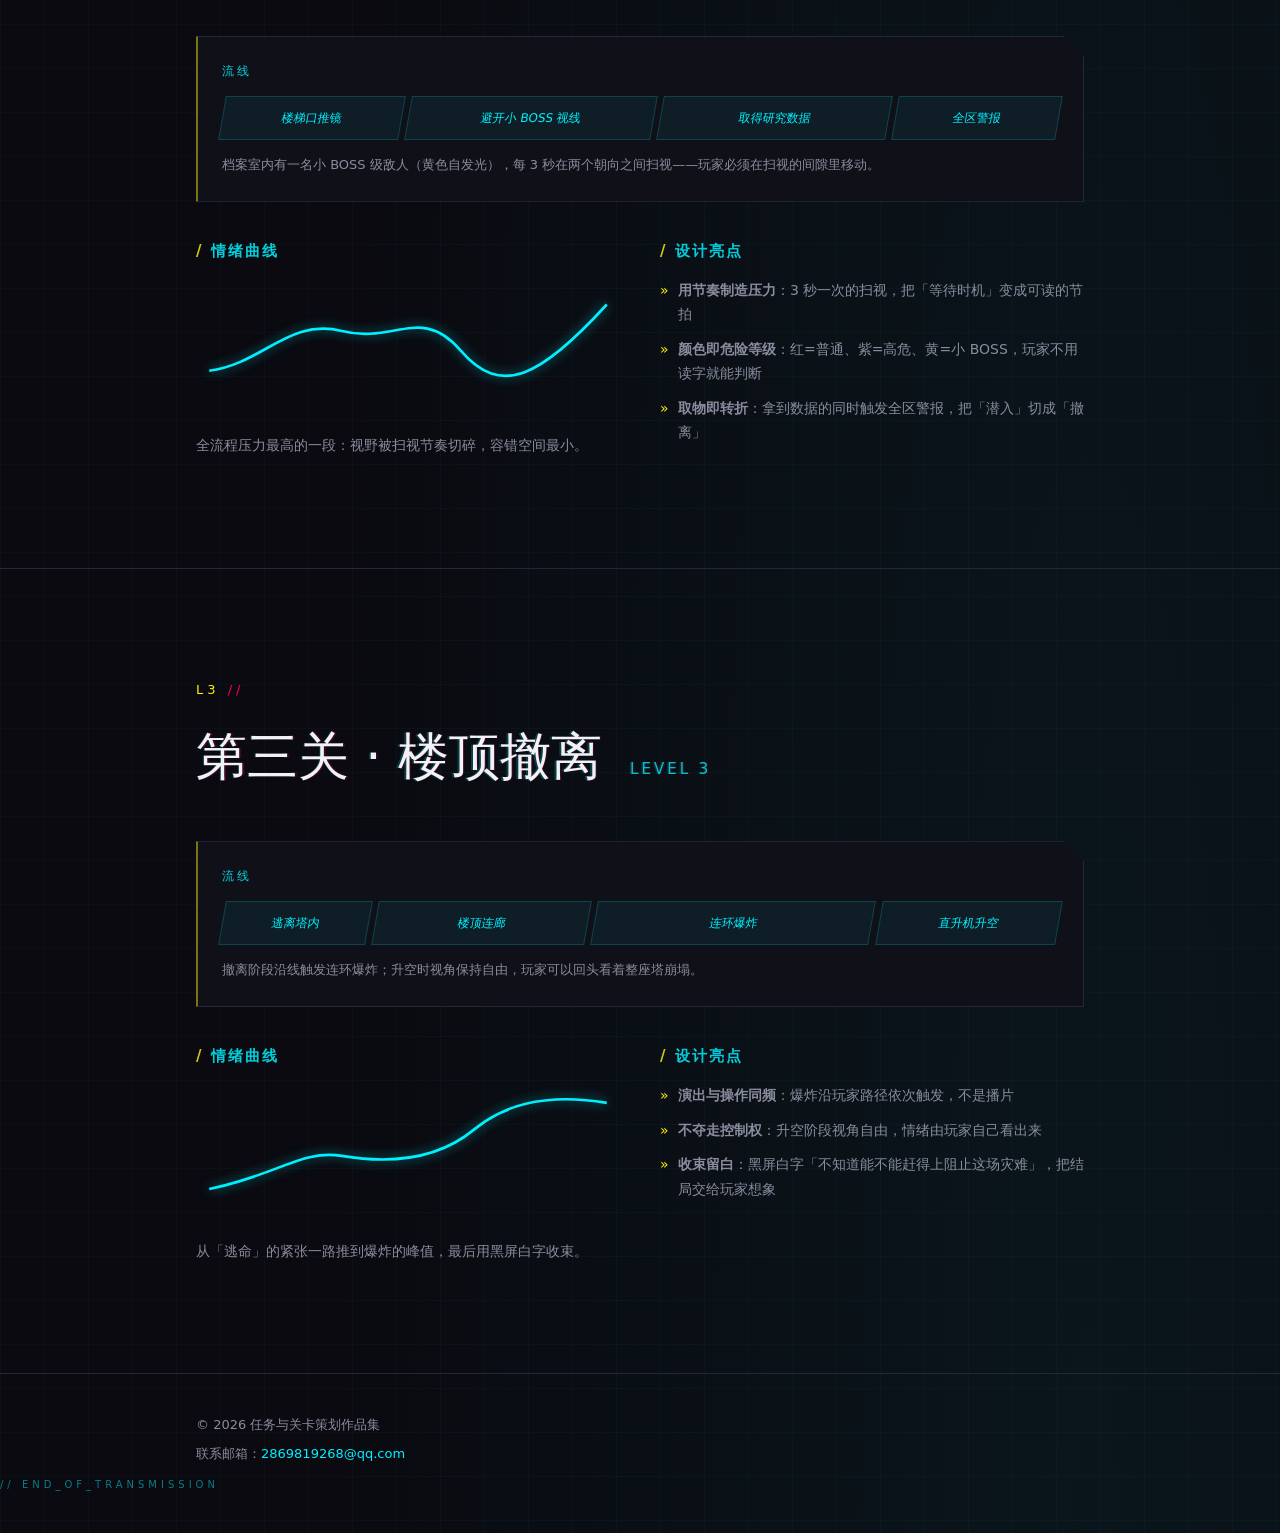
==== commit 9339fff4: "删除关卡实现板块；进入页面强制回到顶部（清除残留锚点与滚动恢复）" ====
--- a/index.html
+++ b/index.html
@@ -29,7 +29,6 @@
         <a class="nav-link nav-l1" href="#demo" data-target="demo"><span class="nav-icon-wrap"><span class="nav-dot"></span></span><span class="nav-label">关卡演示</span></a>
         <a class="nav-link nav-l1" href="#story" data-target="story"><span class="nav-icon-wrap"><span class="nav-dot"></span></span><span class="nav-label">故事与演出</span></a>
         <a class="nav-link nav-l1" href="#overview-design" data-target="overview-design"><span class="nav-icon-wrap"><span class="nav-dot"></span></span><span class="nav-label">设计总览</span></a>
-        <a class="nav-link nav-l1" href="#tech" data-target="tech"><span class="nav-icon-wrap"><span class="nav-dot"></span></span><span class="nav-label">关卡实现</span></a>
       </li>
       <li class="nav-item-group">
         <a class="nav-link nav-l2" href="#l0" data-target="l0"><span class="nav-icon-wrap"><span class="nav-line"></span></span><span class="nav-label">L0 屋顶 · 大堂</span></a>
@@ -304,74 +303,6 @@
 
 
 
-    <!-- 05 关卡实现 -->
-    <section id="tech" class="section">
-      <div class="container">
-        <p class="sec-no">05</p>
-        <h2 class="sec-title">关卡实现 <span class="sec-en">TECH NOTES</span></h2>
-        <p class="sec-body muted">这个项目刻意把“关卡规则”从引擎细节里抽出来：策划改数值、改标签、改时间轴，就能改玩法，不必动 C++ 结构。</p>
-        <div class="overview-grid">
-          <article class="ov-card">
-            <h3>三个核心类</h3>
-            <p><b>TowerMissionDirector</b> 管任务流程、交互、演出、HUD 与 BGM；<b>HotelPrototypeRules</b> 管潜行规则（拾取 / 投掷 / 暗杀 / 噪声 / 视野 / 门）；<b>TowerMissionHUD</b> 负责屏幕上每一行字。</p>
-          </article>
-          <article class="ov-card">
-            <h3>标签驱动</h3>
-            <p>门、敌人、可读物、道具全部用 Actor Tag 识别，<b>改布局不用改代码</b>。代价是复制时容易“连体”：敌人要成对复制身体与头，并换成独立组标签，否则一次暗杀整组消失。</p>
-          </article>
-          <article class="ov-card">
-            <h3>交互判定</h3>
-            <p>F 键的目标 = 距离 ≤ <b>180cm</b> + 一条 <b>Visibility 射线</b>不被遮挡。所以任何“无碰撞”的敌人或道具都会让 F 直接失效。</p>
-          </article>
-          <article class="ov-card">
-            <h3>噪声链路</h3>
-            <p>投掷 → 落地 <b>ReportNoise</b> → 守卫在 <b>1500cm</b> 内、高度差 &lt;100、视线无遮挡 → 进入调查状态。朝墙丢会被判“空间不足”，道具根本不会飞出去。</p>
-          </article>
-        </div>
-        <div class="level-grid">
-          <div class="level-block">
-            <h3>演出：状态 + 时间</h3>
-            <p>不用 Sequencer，用「状态 + 时间」的自写序列——<b>改演出节奏 = 改几个秒数</b>。</p>
-            <ul class="highlight-list">
-              <li>0s：进入停机坪 240cm，锁定移动与视角</li>
-              <li>0–1.2s：强制转视角看塔楼</li>
-              <li><b>1.5s</b>：起飞 + 隐藏机体 + 连环爆炸 + 交还视角</li>
-              <li>1.5–9.8s：21 次爆炸（7 点 × 3 轮，间隔 0.36s）</li>
-              <li>9.8s 后：收尾 → 黑屏白字</li>
-            </ul>
-          </div>
-          <div class="level-block">
-            <h3>七个踩过的坑</h3>
-            <ul class="highlight-list limit-list">
-              <li>同名 Actor 很多，改件不要按名字批量操作</li>
-              <li>Live Coding 不能加成员变量 → 文件级 static + BeginPlay 重置</li>
-              <li>PIE 是开局快照，改完必须重开 Play</li>
-              <li>交互靠 Visibility 射线，无碰撞 = F 失效</li>
-              <li>跨子关卡不能挂接，失败不报错，只表现为“不跟随”</li>
-              <li>中文名文件可能崩编辑器，先改成英文名</li>
-              <li>同标签复制会“连体”，门会一起开关</li>
-            </ul>
-          </div>
-        </div>
-        <div class="level-grid">
-          <div class="level-block">
-            <h3>白盒规范</h3>
-            <p>Blockout_Box 原点在<b>角点</b>，引擎基础形体原点<b>居中</b>；材质用 <b>M_WW_*</b> 系列区分功能色（青=可交互、金=关键道具、红=危险、绿=植被）；主关卡放玩法 Actor，室内细节与海岛追逐拆成两个<b>流送子关卡</b>。</p>
-          </div>
-          <div class="level-block">
-            <h3>每次改完的验收</h3>
-            <ul class="highlight-list">
-              <li>Live Coding 编译通过（无红色报错）</li>
-              <li>停止 Play → 重新 Play，否则看到的是旧世界</li>
-              <li>走进触发区，确认触发位置在预期处</li>
-              <li>检查第二次 Play 是否状态残留</li>
-              <li>涉及演出则完整跑一遍</li>
-              <li>保存关卡（Ctrl+S），否则摆放改动会丢</li>
-            </ul>
-          </div>
-        </div>
-      </div>
-    </section>
 
     <!-- Footer -->
     <footer class="site-footer">
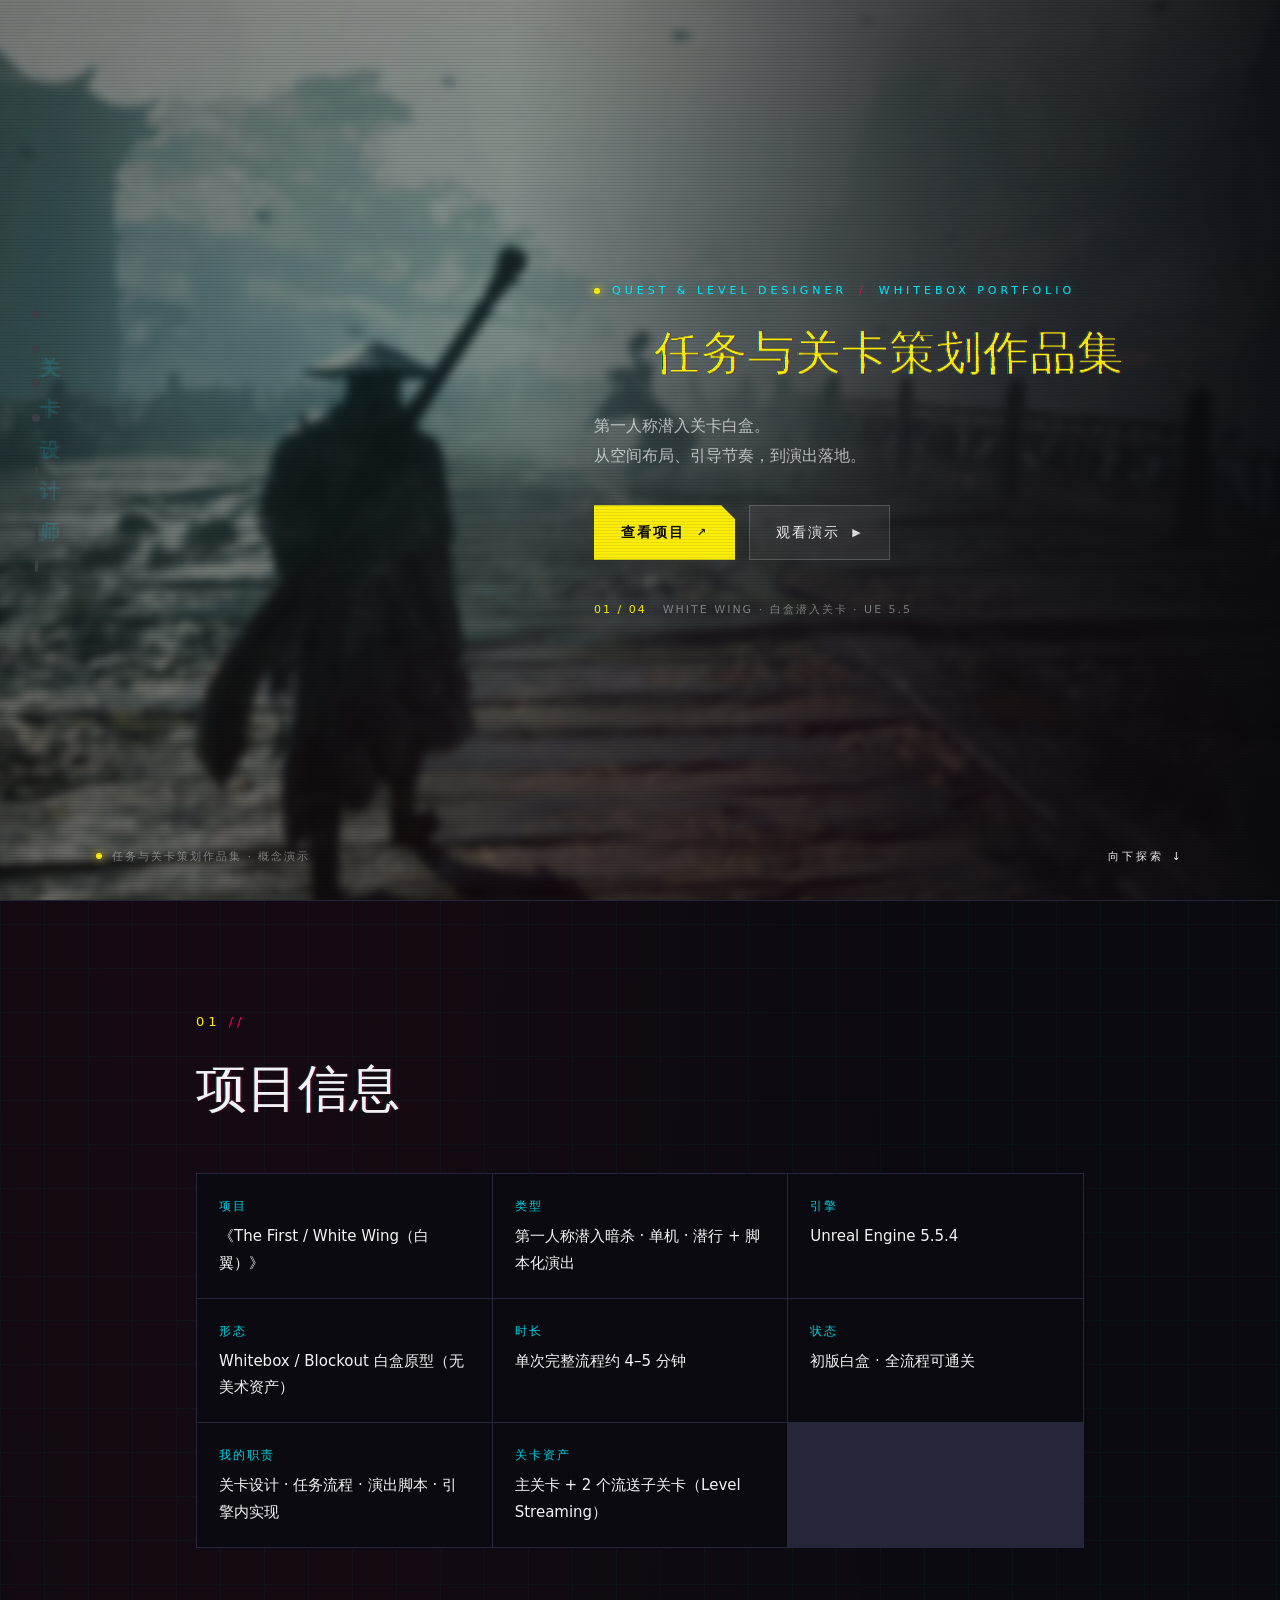
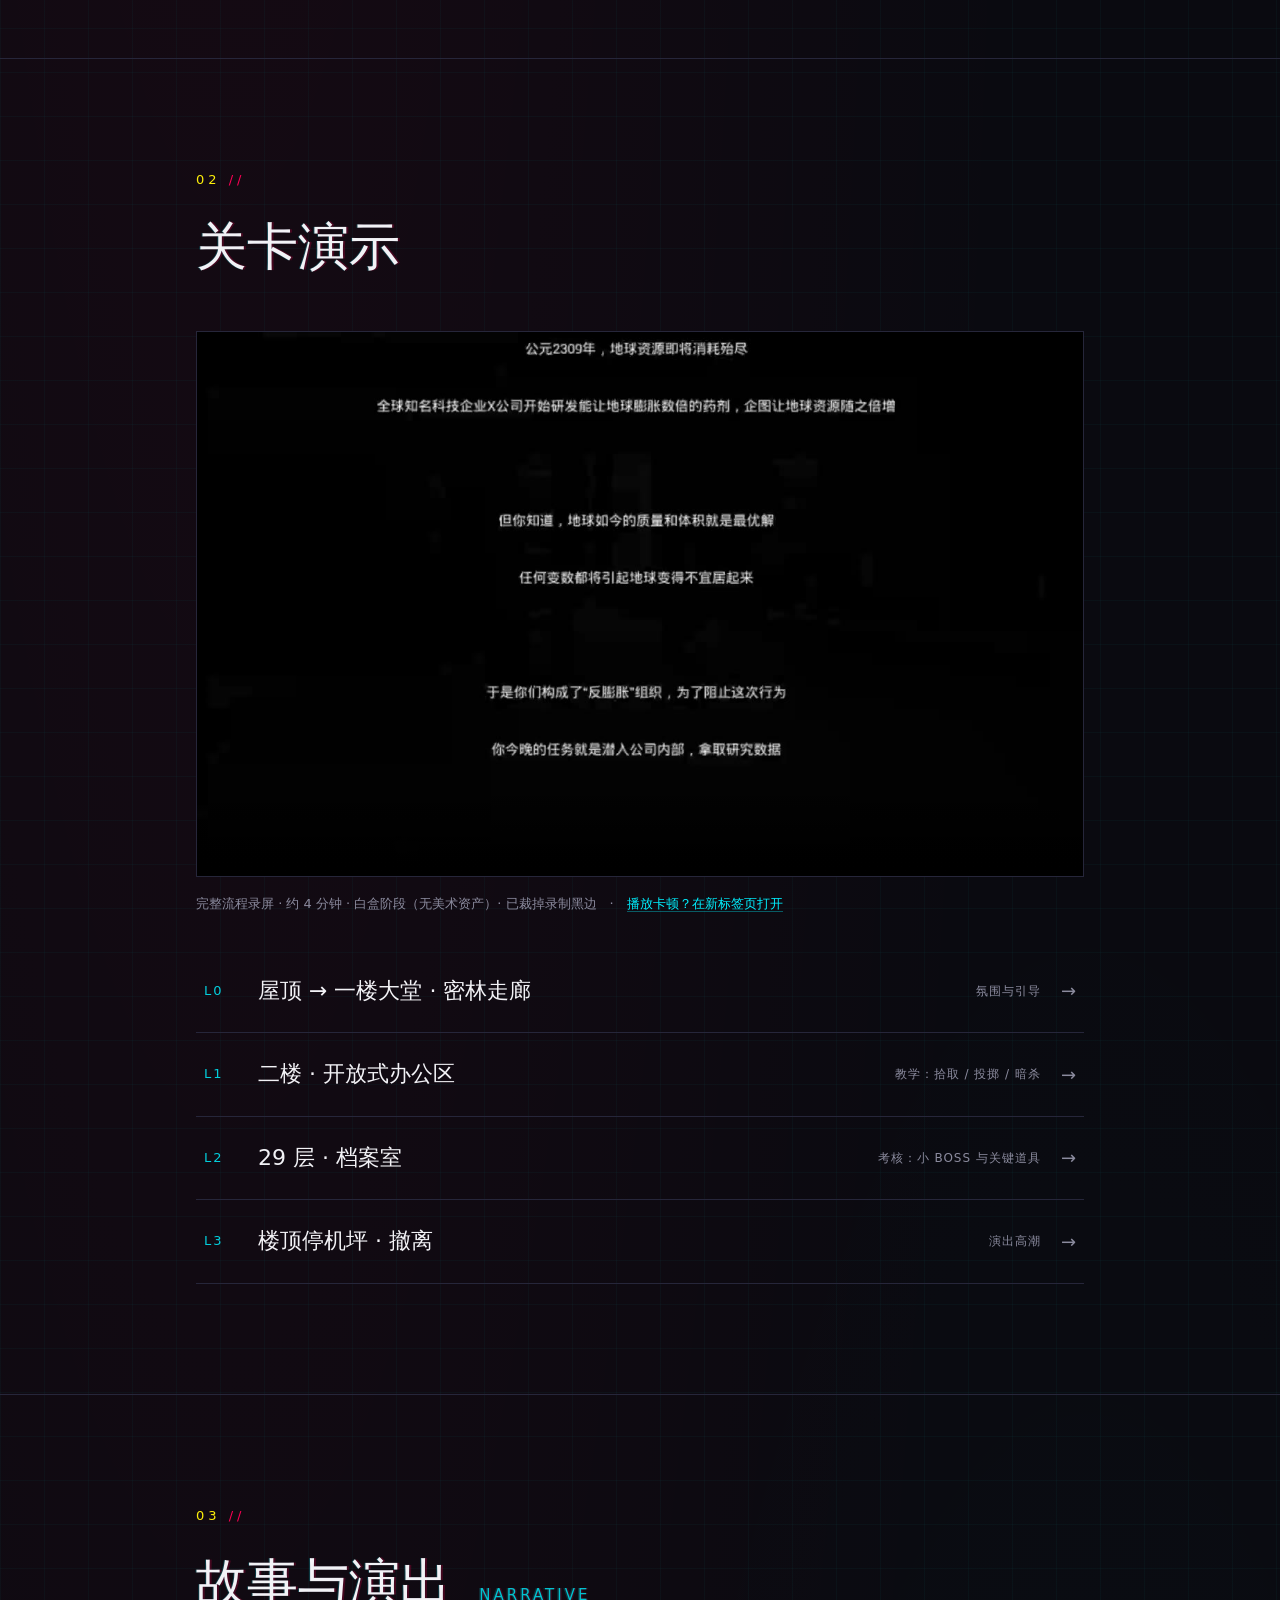
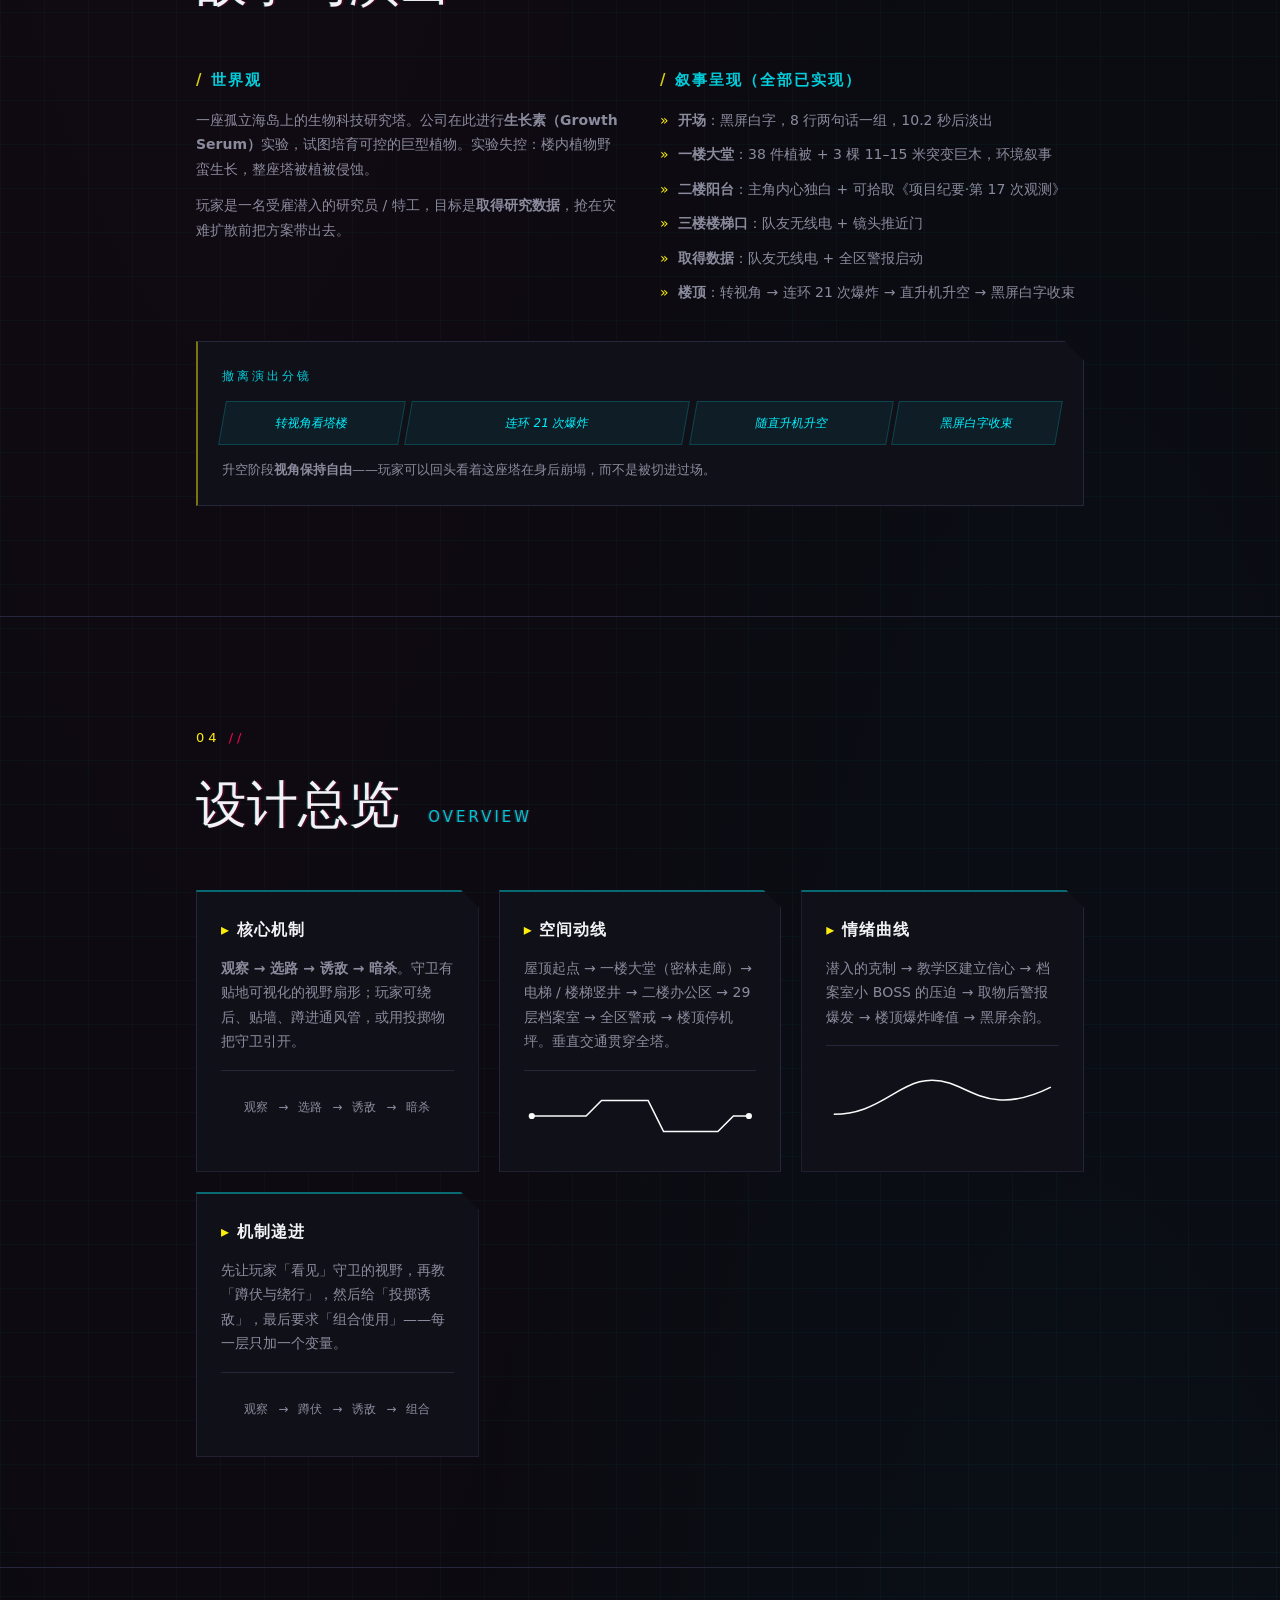
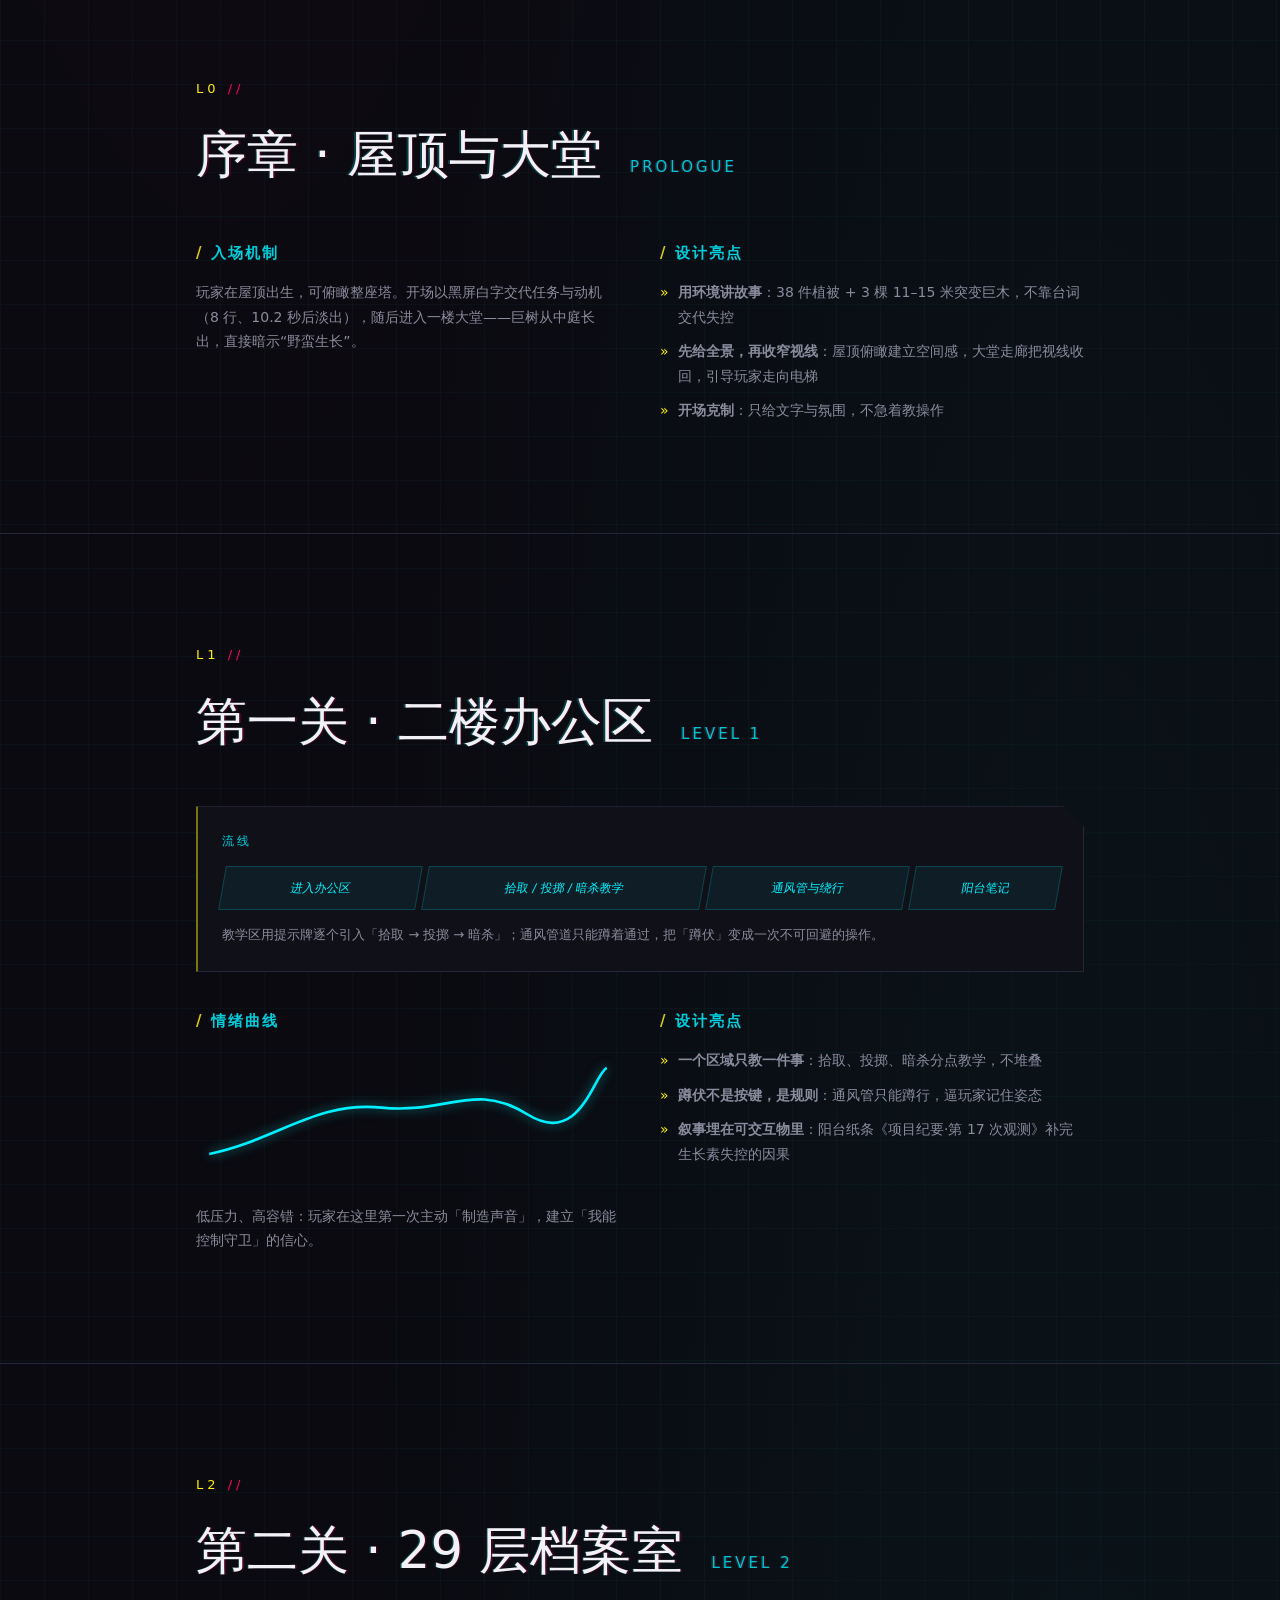
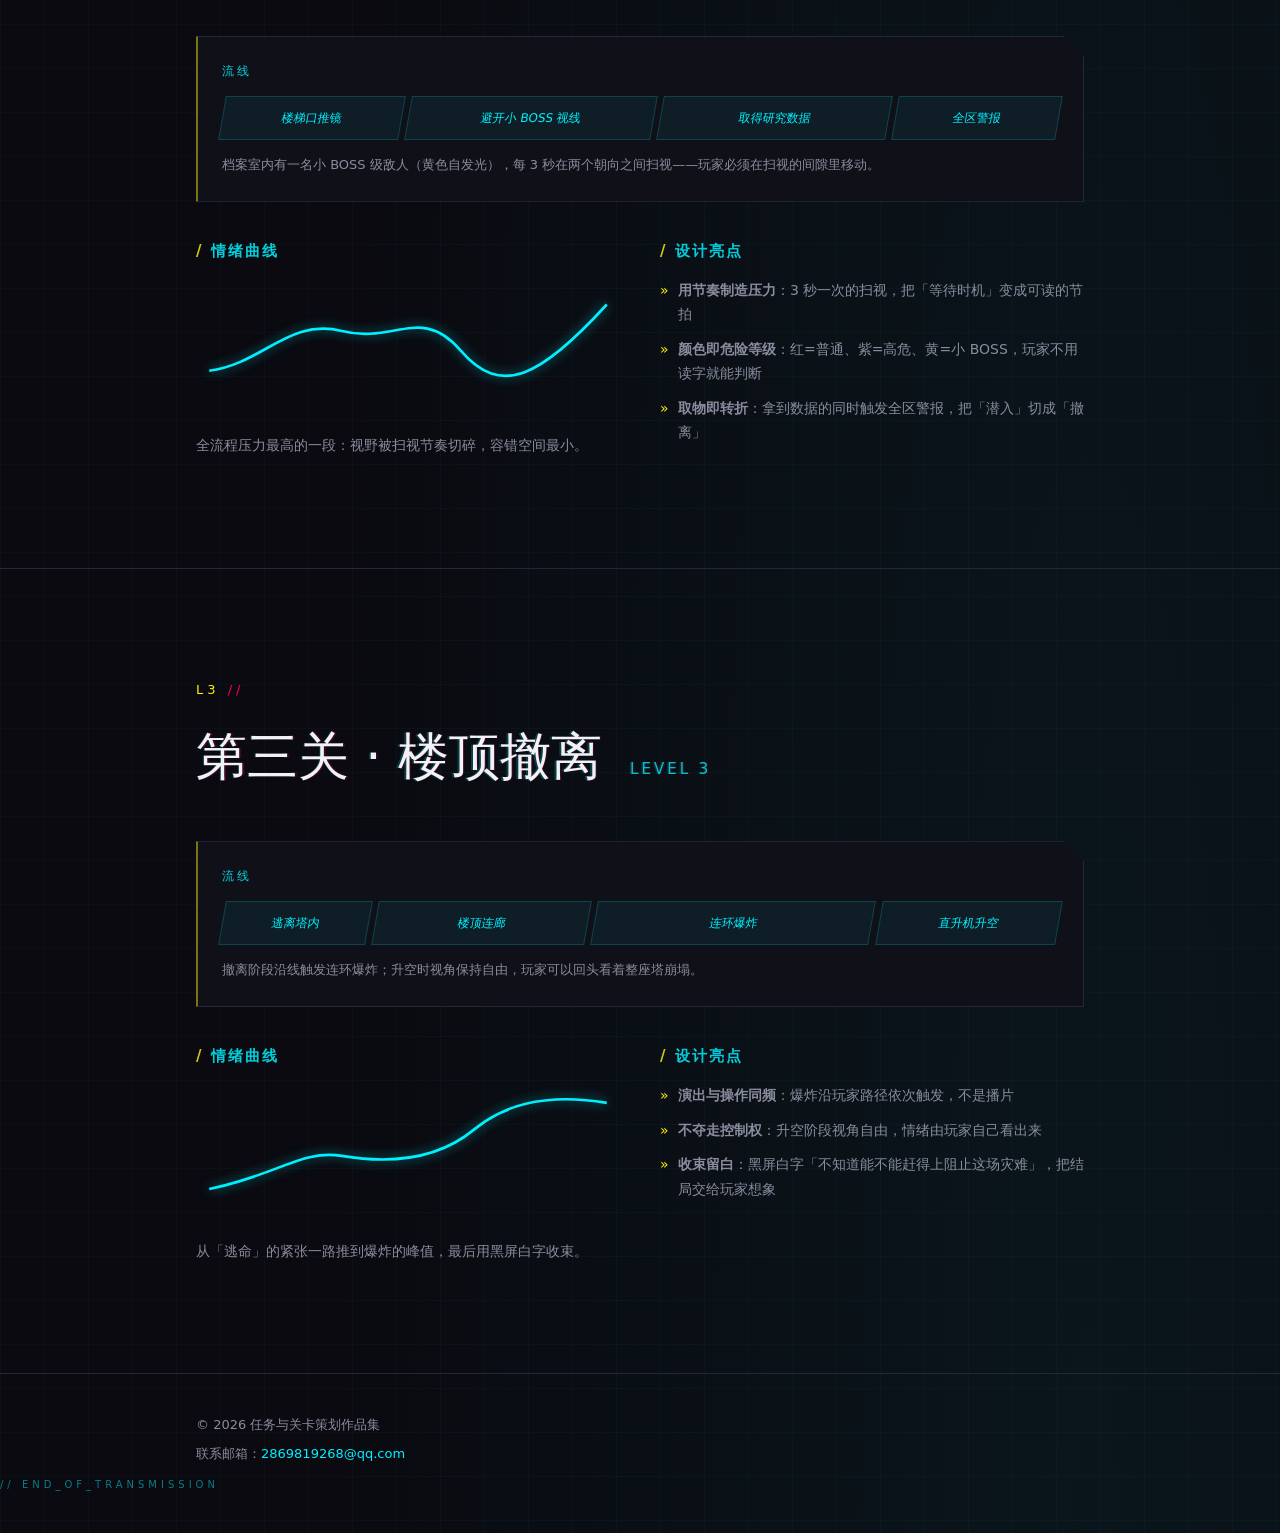
==== commit b76dbd68: "视频播放优化：去掉压在视频上的 backdrop-filter、光标动画静止即停、preload=none、增加新标签页打开入口" ====
--- a/index.html
+++ b/index.html
@@ -88,12 +88,12 @@
         <p class="sec-no">02</p>
         <h2 class="sec-title">关卡演示</h2>
         <div class="demo-video">
-          <video controls preload="metadata" playsinline poster="assets/videos/level-first-poster.jpg">
+          <video controls preload="none" playsinline width="1280" height="786" poster="assets/videos/level-first-poster.jpg">
             <source src="assets/videos/level-first.mp4" type="video/mp4" />
             你的浏览器不支持 video 标签。
           </video>
         </div>
-        <p class="demo-caption">完整流程录屏 · 约 4 分钟 · 白盒阶段（无美术资产）· 已裁掉录制黑边</p>
+        <p class="demo-caption">完整流程录屏 · 约 4 分钟 · 白盒阶段（无美术资产）· 已裁掉录制黑边　·　<a href="assets/videos/level-first.mp4" target="_blank" rel="noopener">播放卡顿？在新标签页打开</a></p>
         <div class="project-list">
           <a class="project-row" href="#l0"><span class="pr-idx">L0</span><span class="pr-name">屋顶 → 一楼大堂 · 密林走廊</span><span class="pr-tag">氛围与引导</span><span class="pr-arrow">→</span></a>
           <a class="project-row" href="#l1"><span class="pr-idx">L1</span><span class="pr-name">二楼 · 开放式办公区</span><span class="pr-tag">教学：拾取 / 投掷 / 暗杀</span><span class="pr-arrow">→</span></a>
--- a/styles.css
+++ b/styles.css
@@ -574,3 +574,9 @@
 /* Hero 标题：让故障字画布的底色与背景融合（黑色部分透出背景） */
 .hero .warp-text { isolation: auto; }
 .hero .warp-text canvas { mix-blend-mode: screen; }
+
+/* ── 视频播放优化 ── */
+#to-top { backdrop-filter: none; -webkit-backdrop-filter: none; background: rgba(10, 10, 16, 0.94); }
+.demo-caption a { color: var(--cy); text-decoration: none; border-bottom: 1px solid rgba(0, 240, 255, 0.35); }
+.demo-caption a:hover { color: var(--yl); border-bottom-color: var(--yl); }
+.demo-video video { background: #000; }
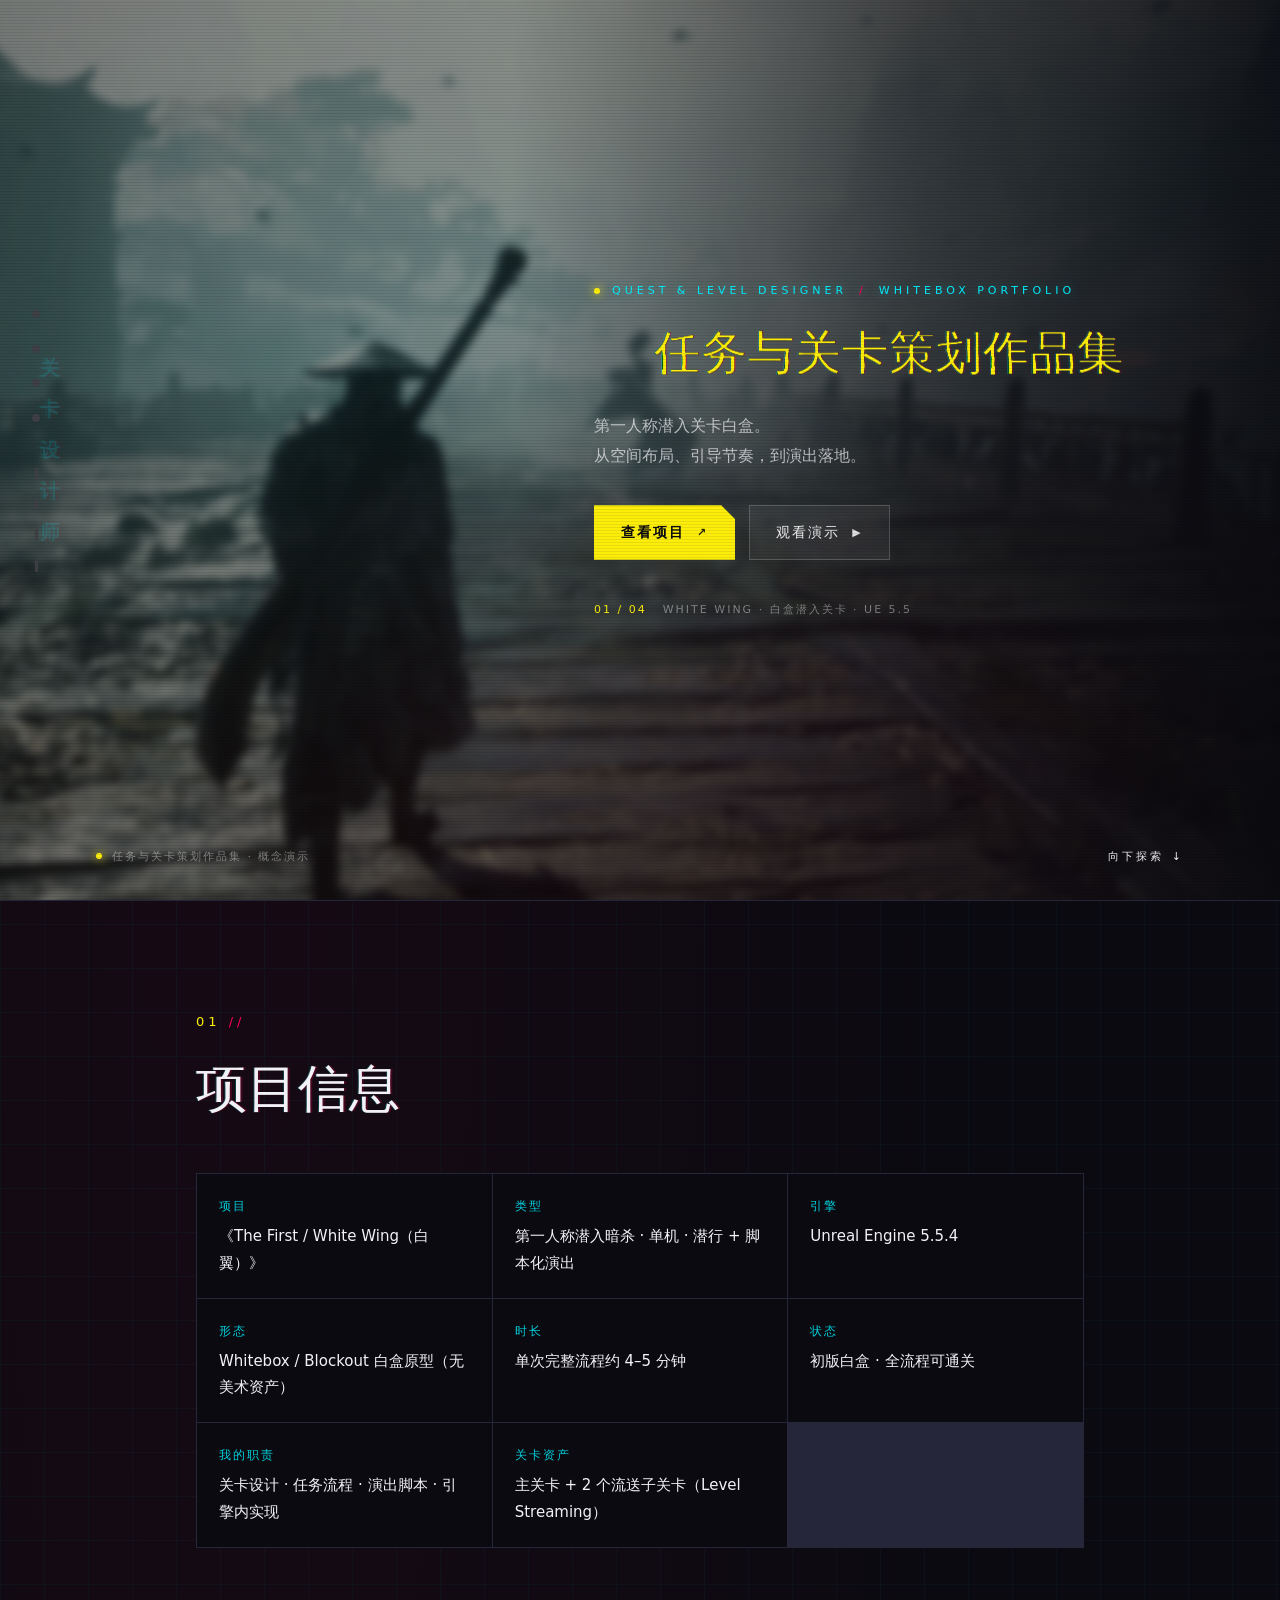
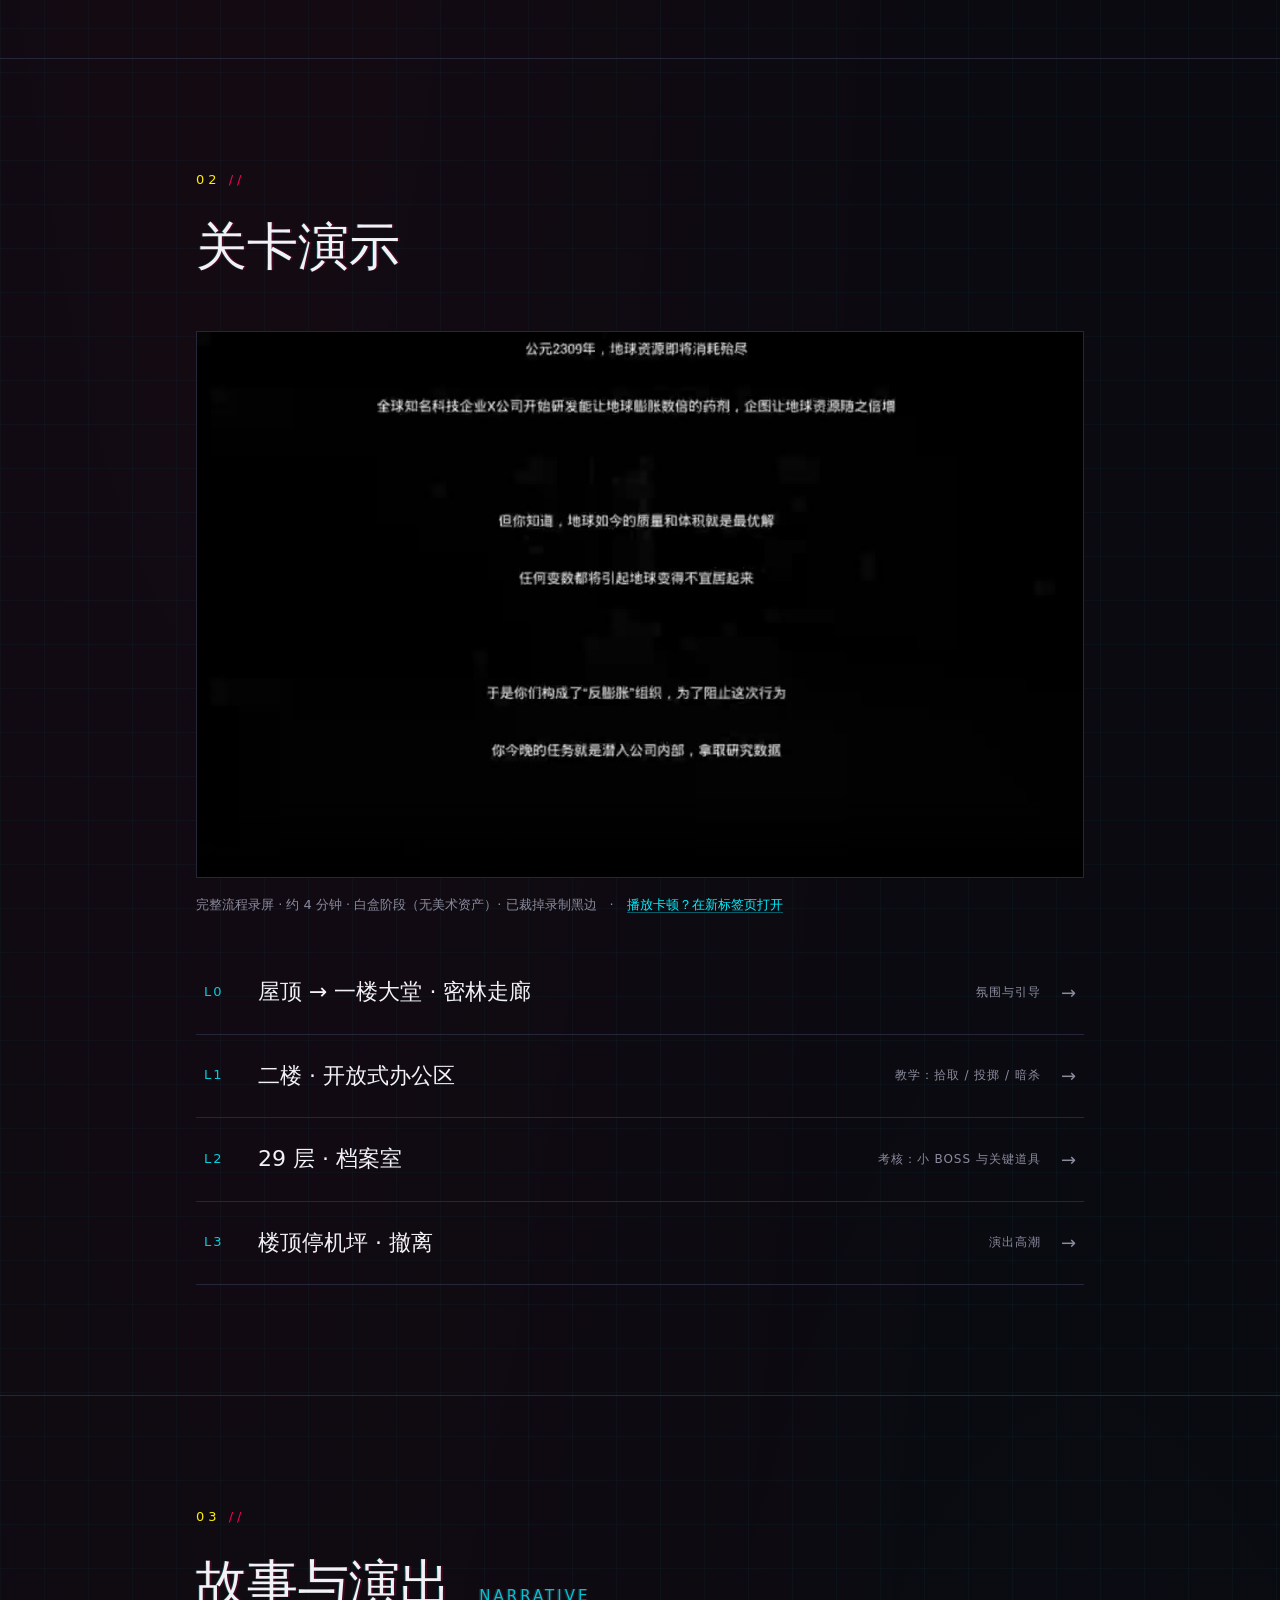
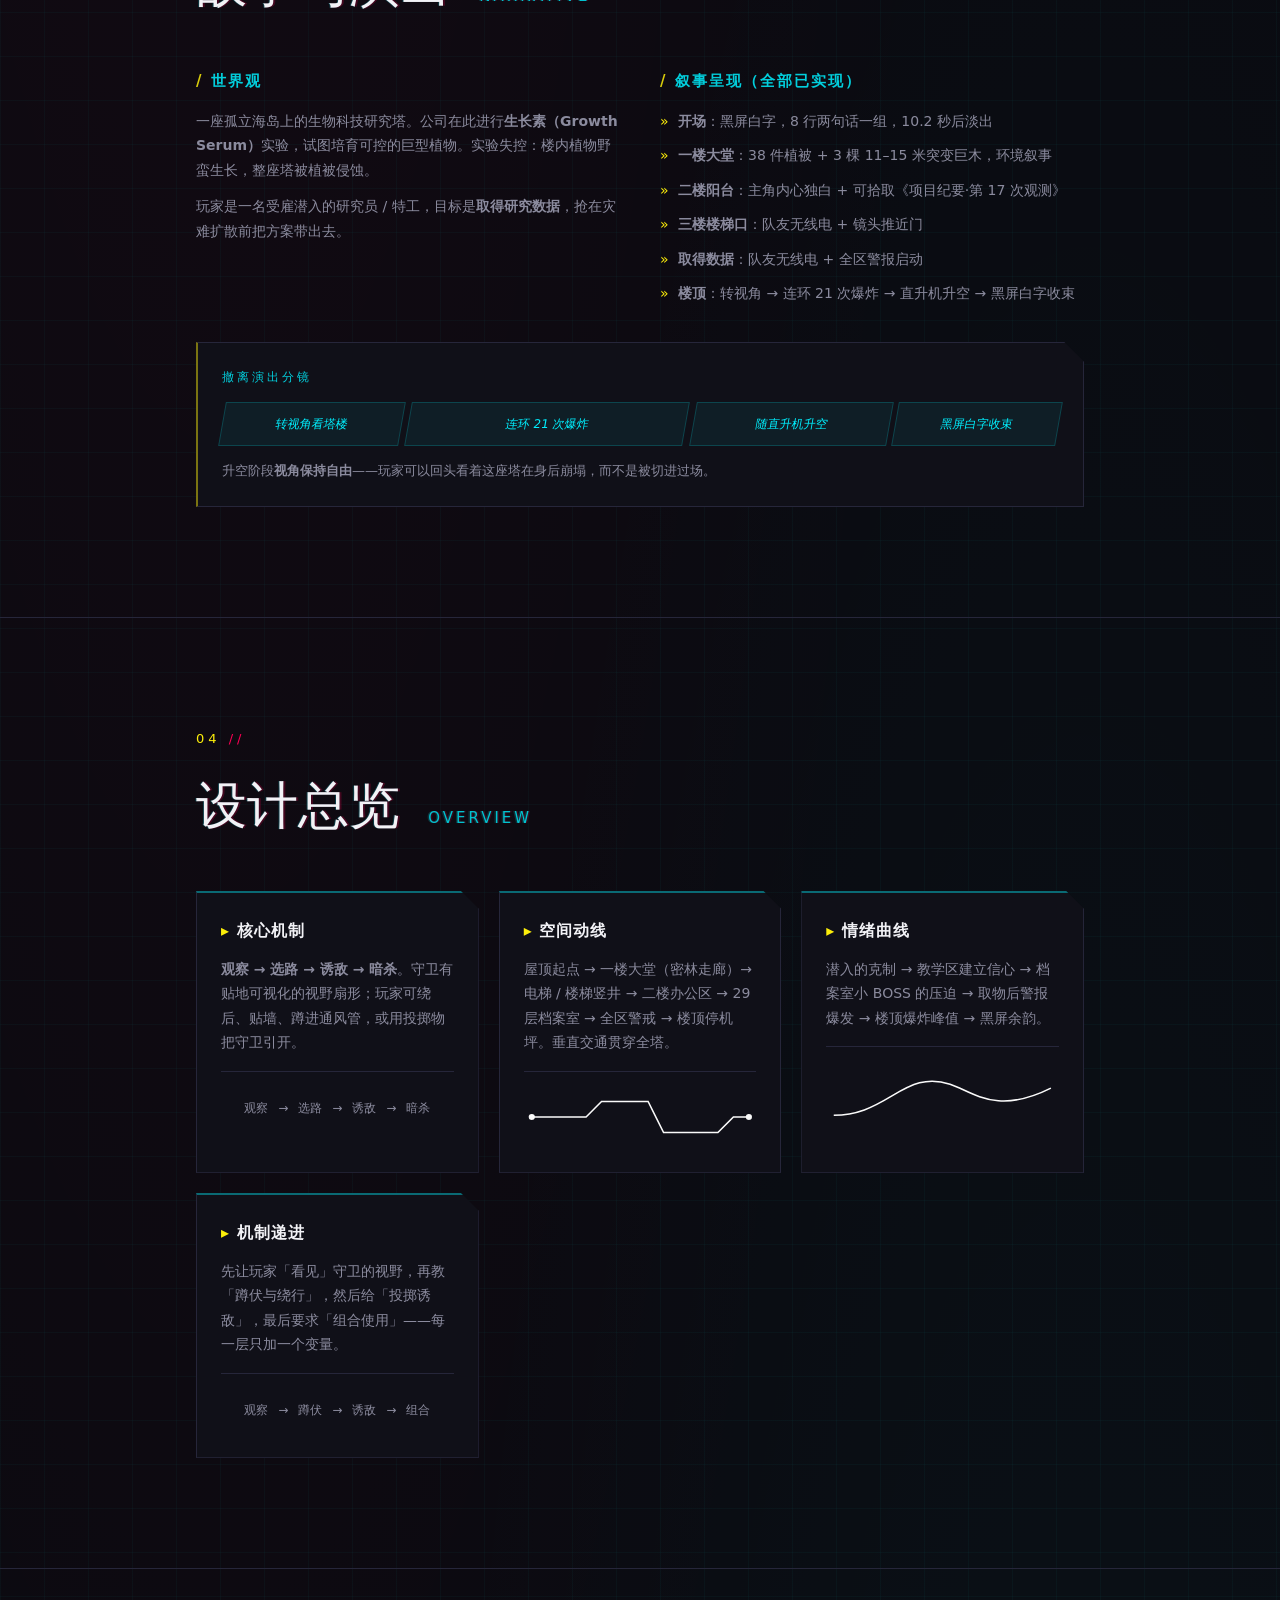
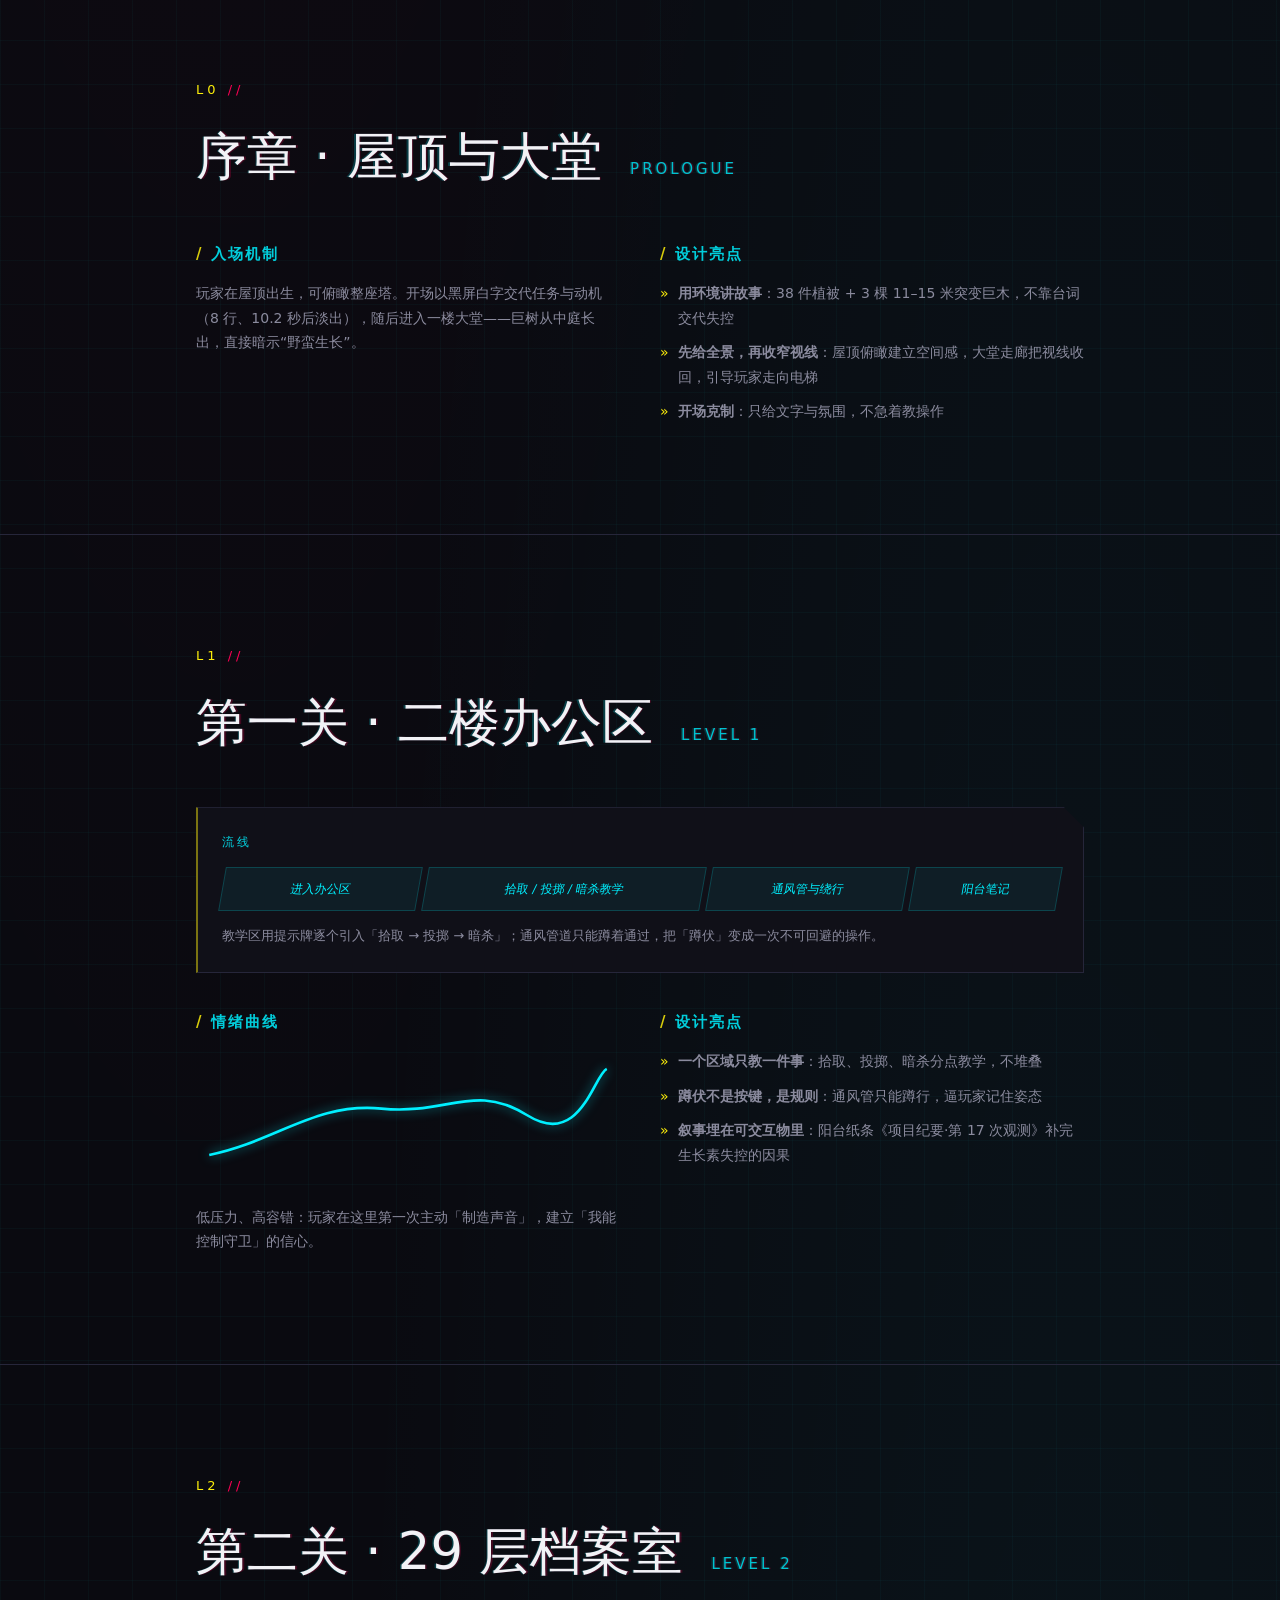
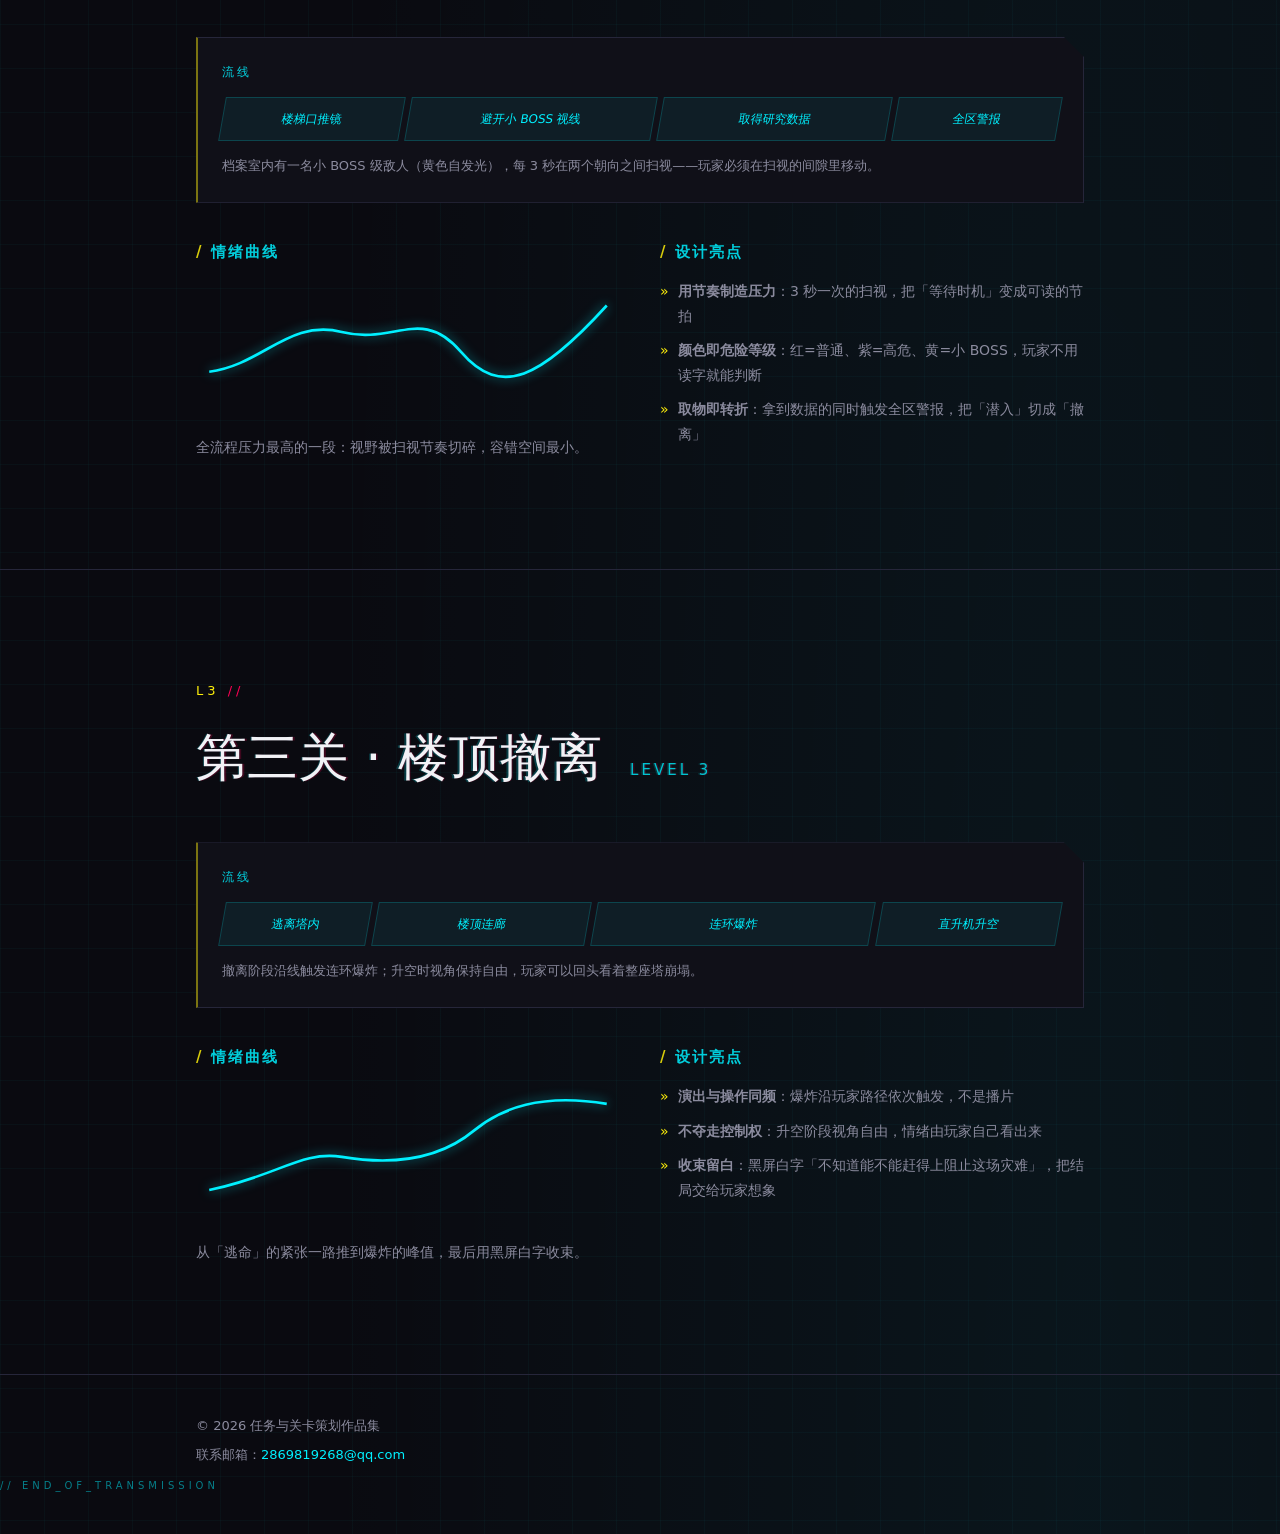
==== commit 9b789faf: "视频改 1024x630 / 1.25Mbps（63.5MB -> 41.4MB），封面同步重出" ====
--- a/index.html
+++ b/index.html
@@ -88,7 +88,7 @@
         <p class="sec-no">02</p>
         <h2 class="sec-title">关卡演示</h2>
         <div class="demo-video">
-          <video controls preload="none" playsinline width="1280" height="786" poster="assets/videos/level-first-poster.jpg">
+          <video controls preload="none" playsinline width="1024" height="630" poster="assets/videos/level-first-poster.jpg">
             <source src="assets/videos/level-first.mp4" type="video/mp4" />
             你的浏览器不支持 video 标签。
           </video>
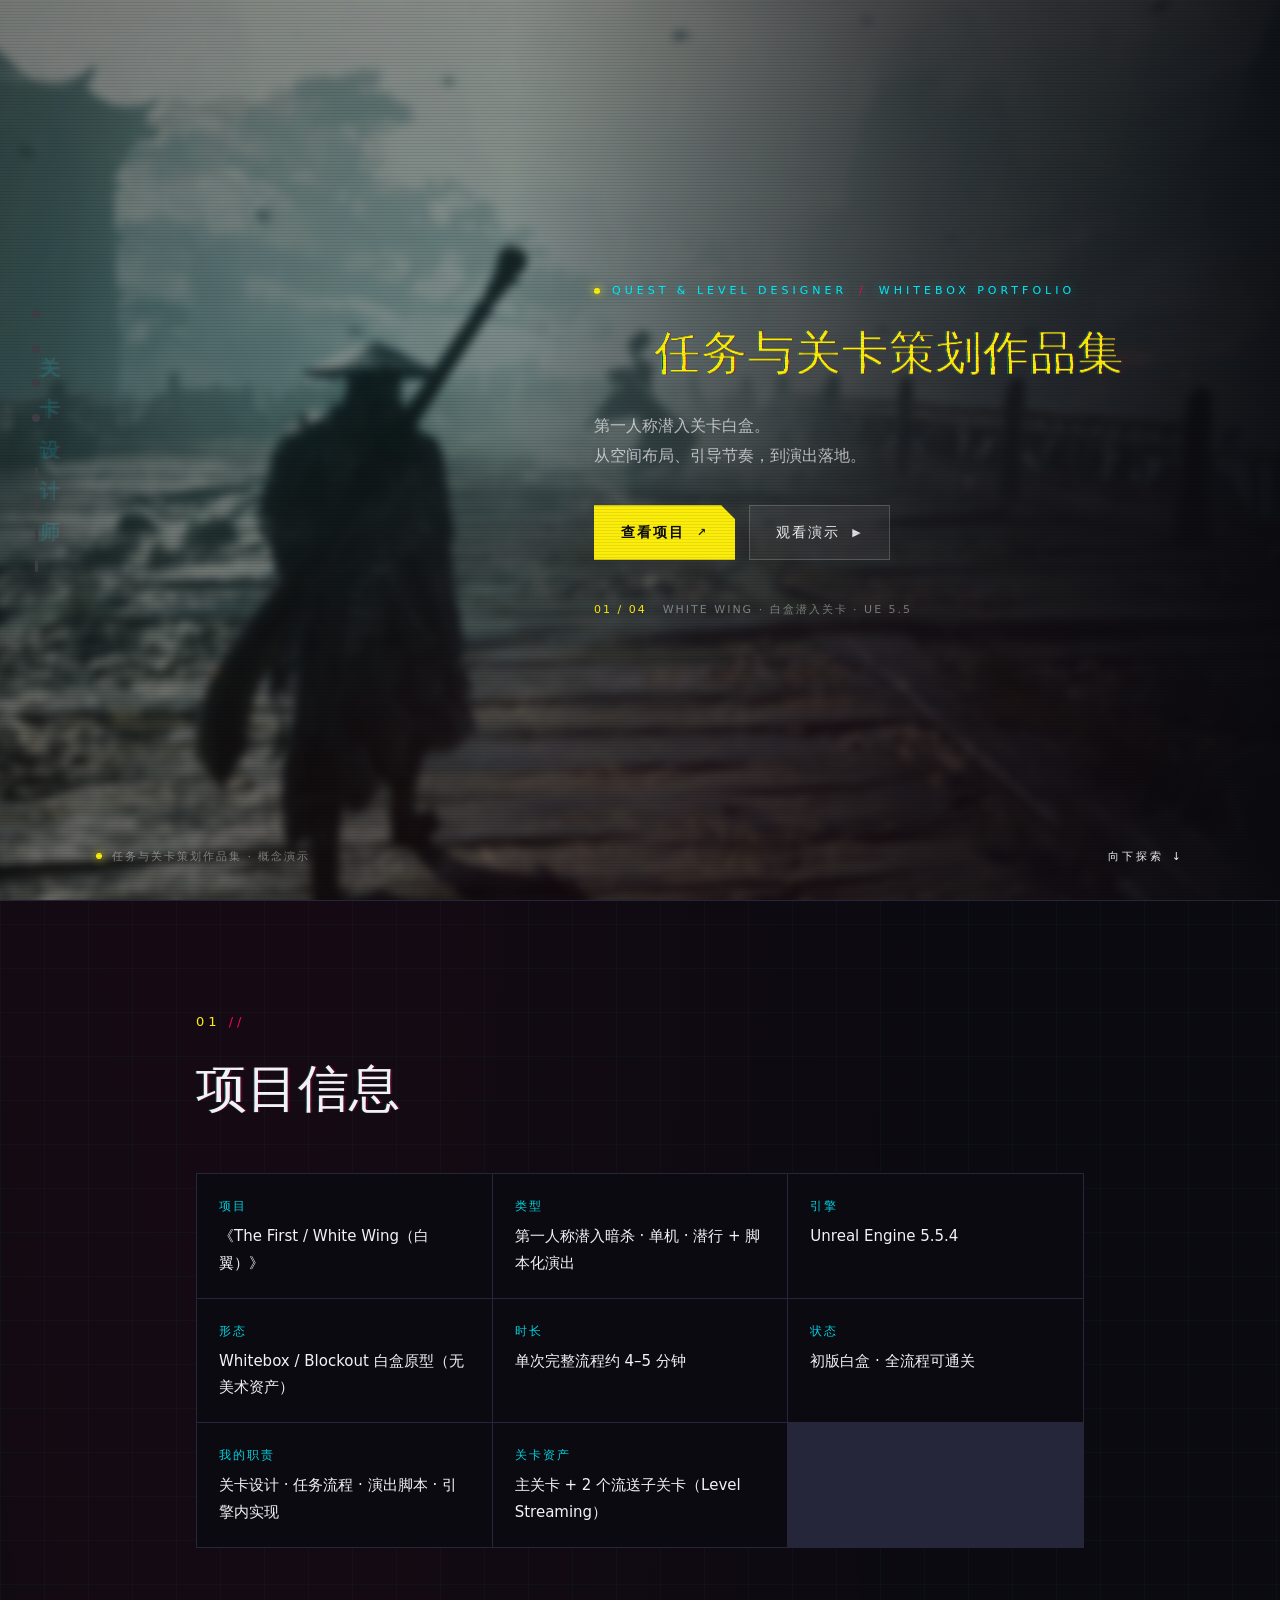
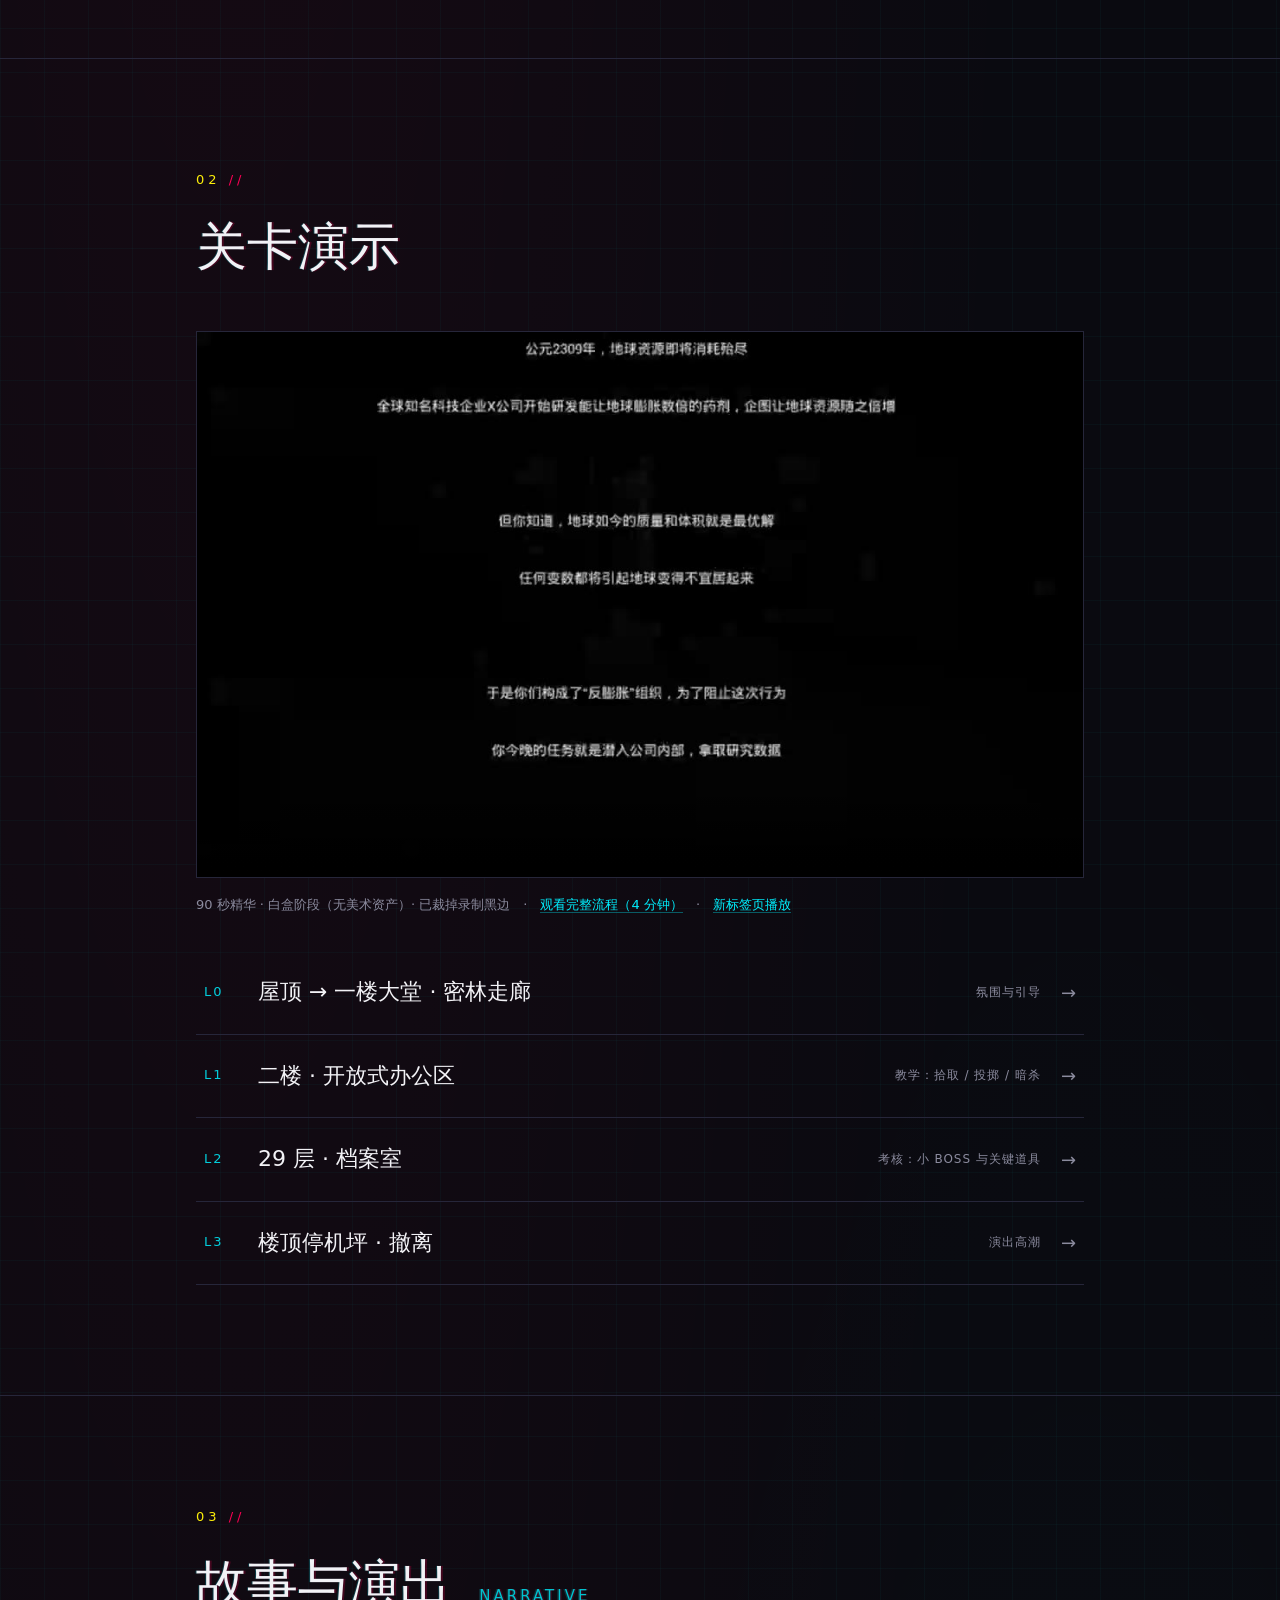
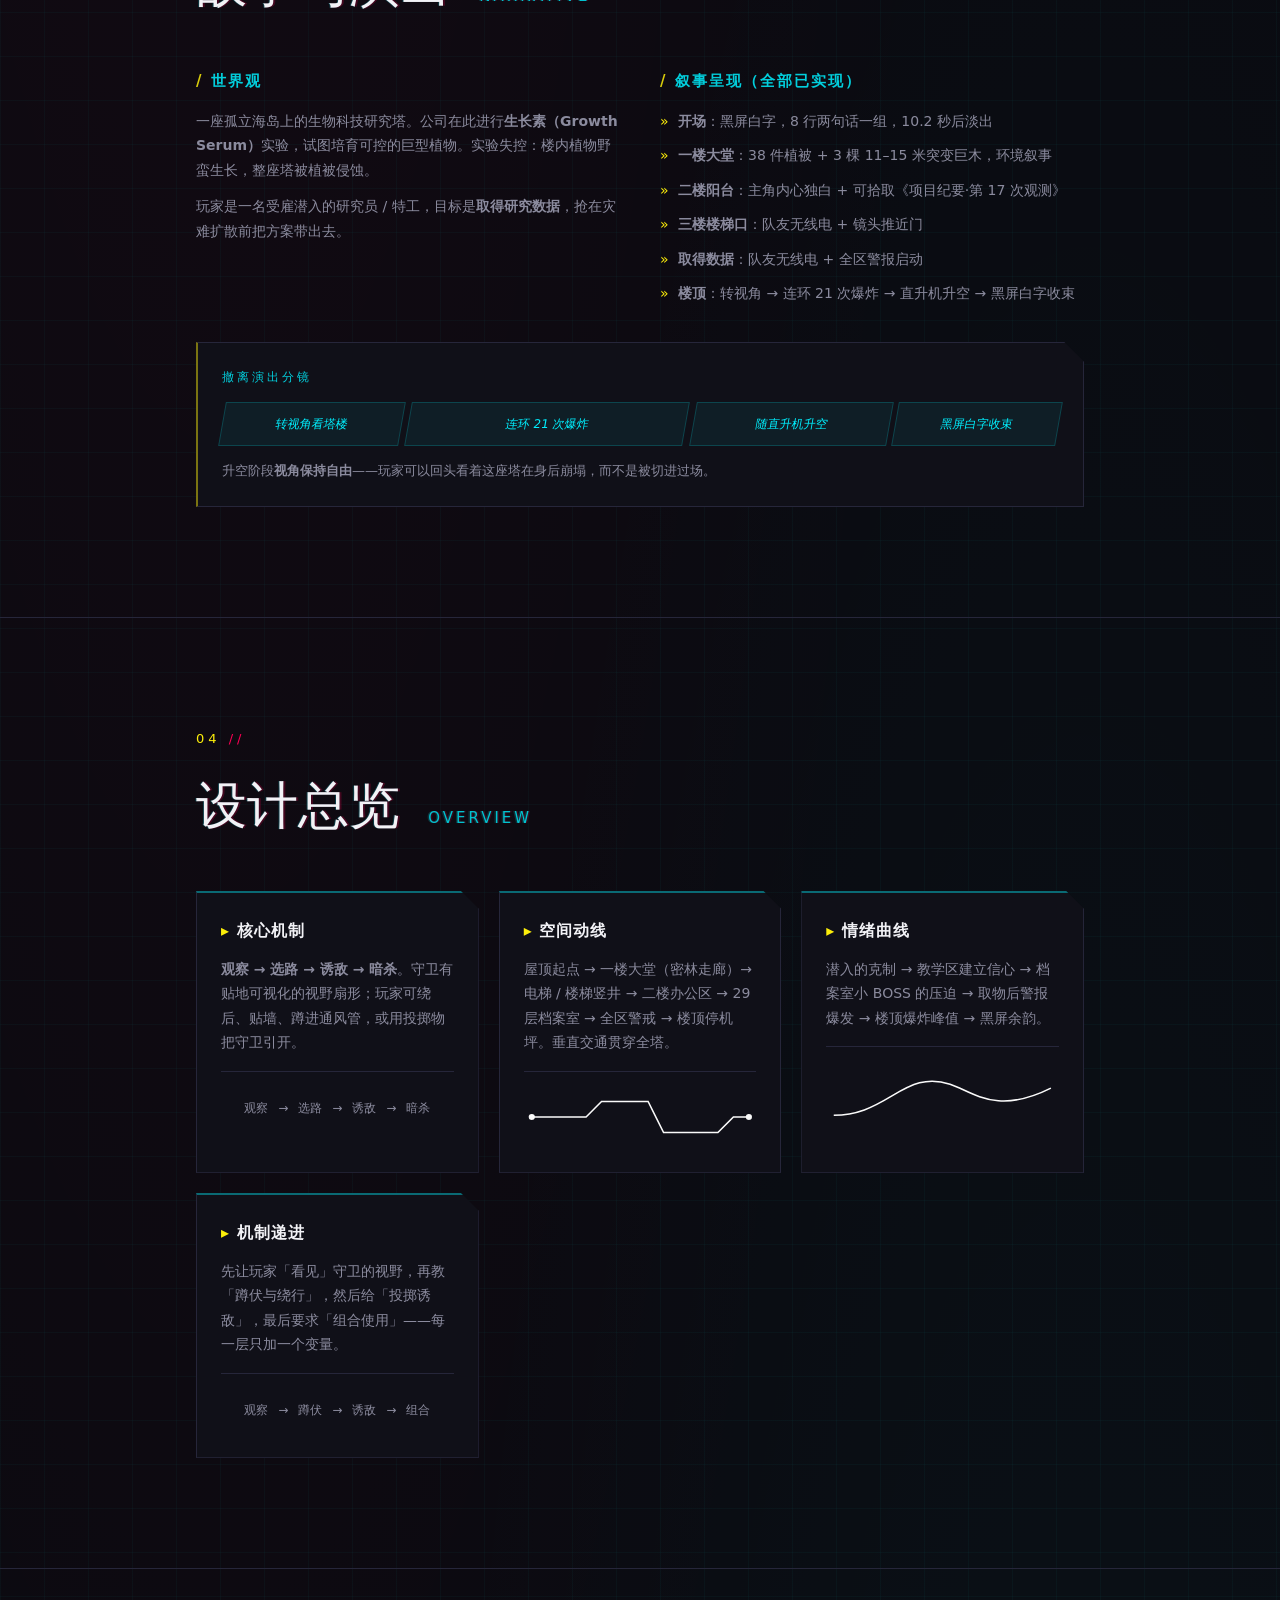
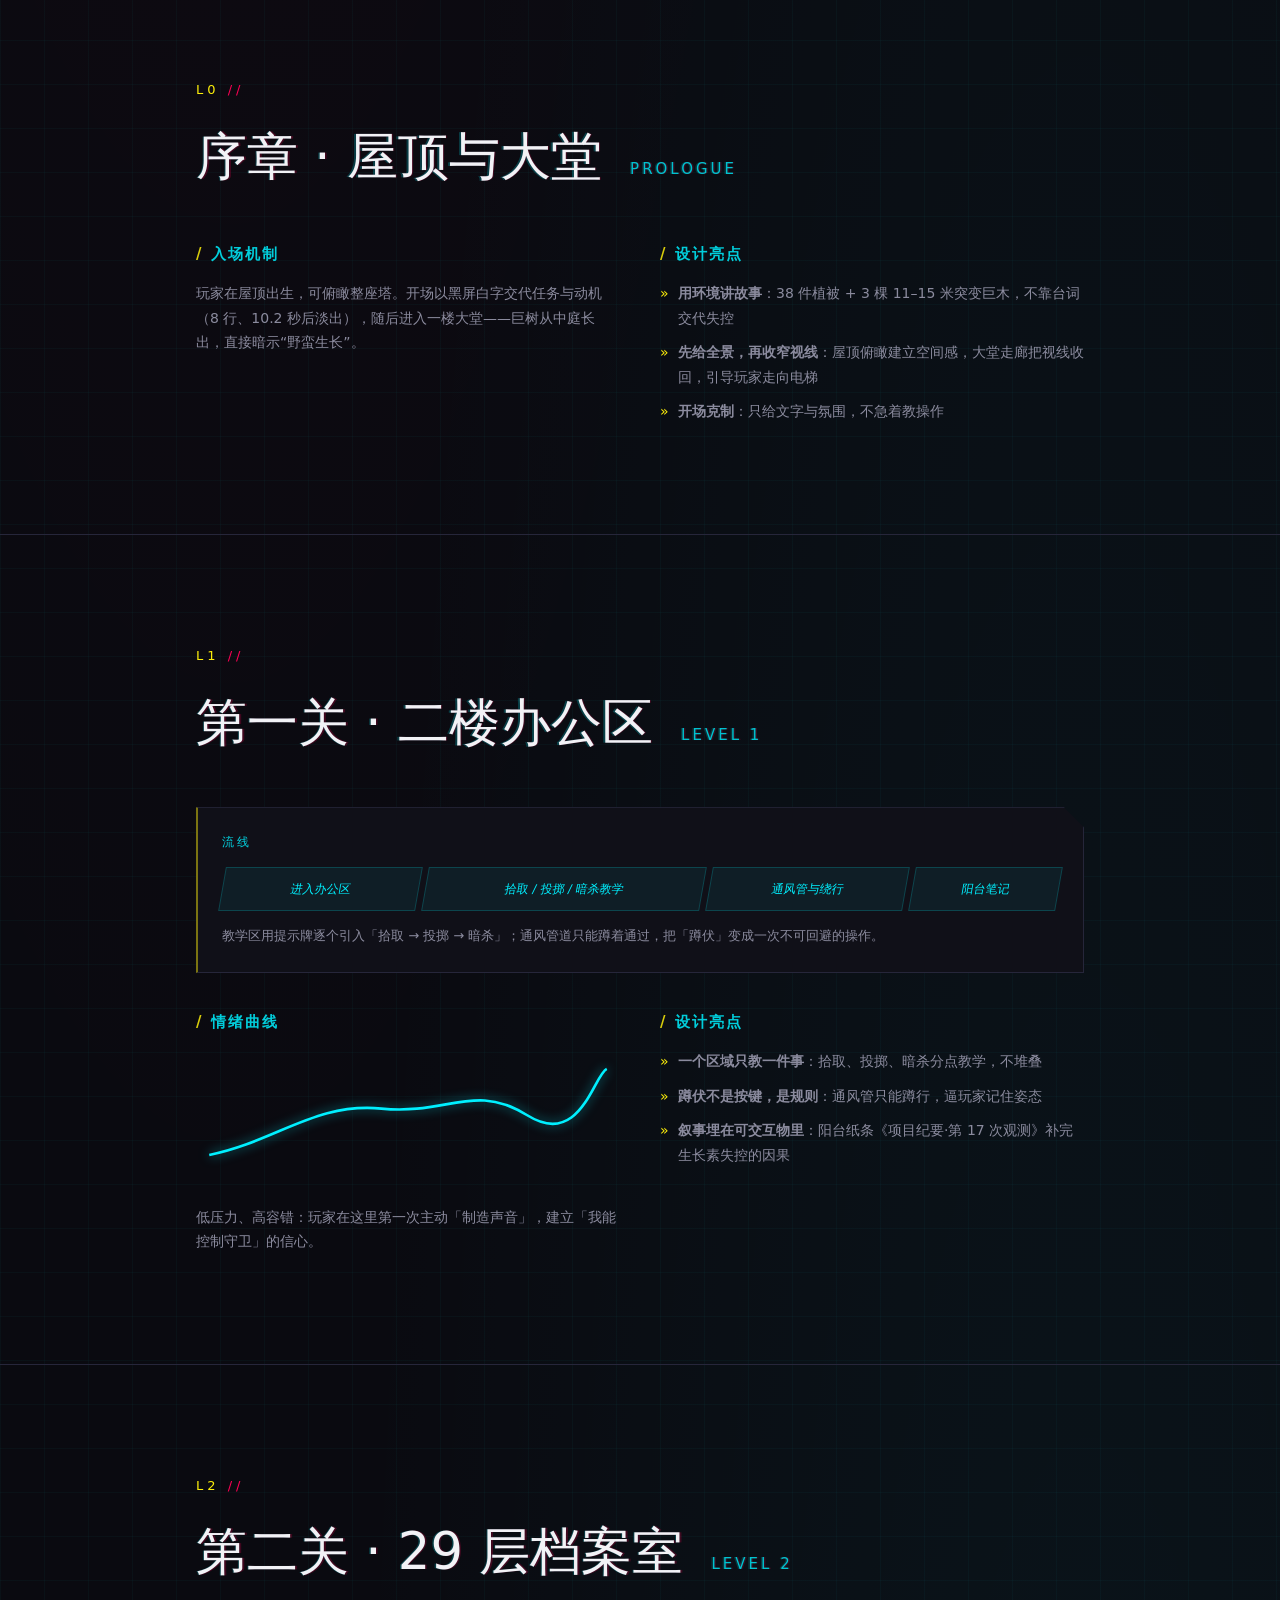
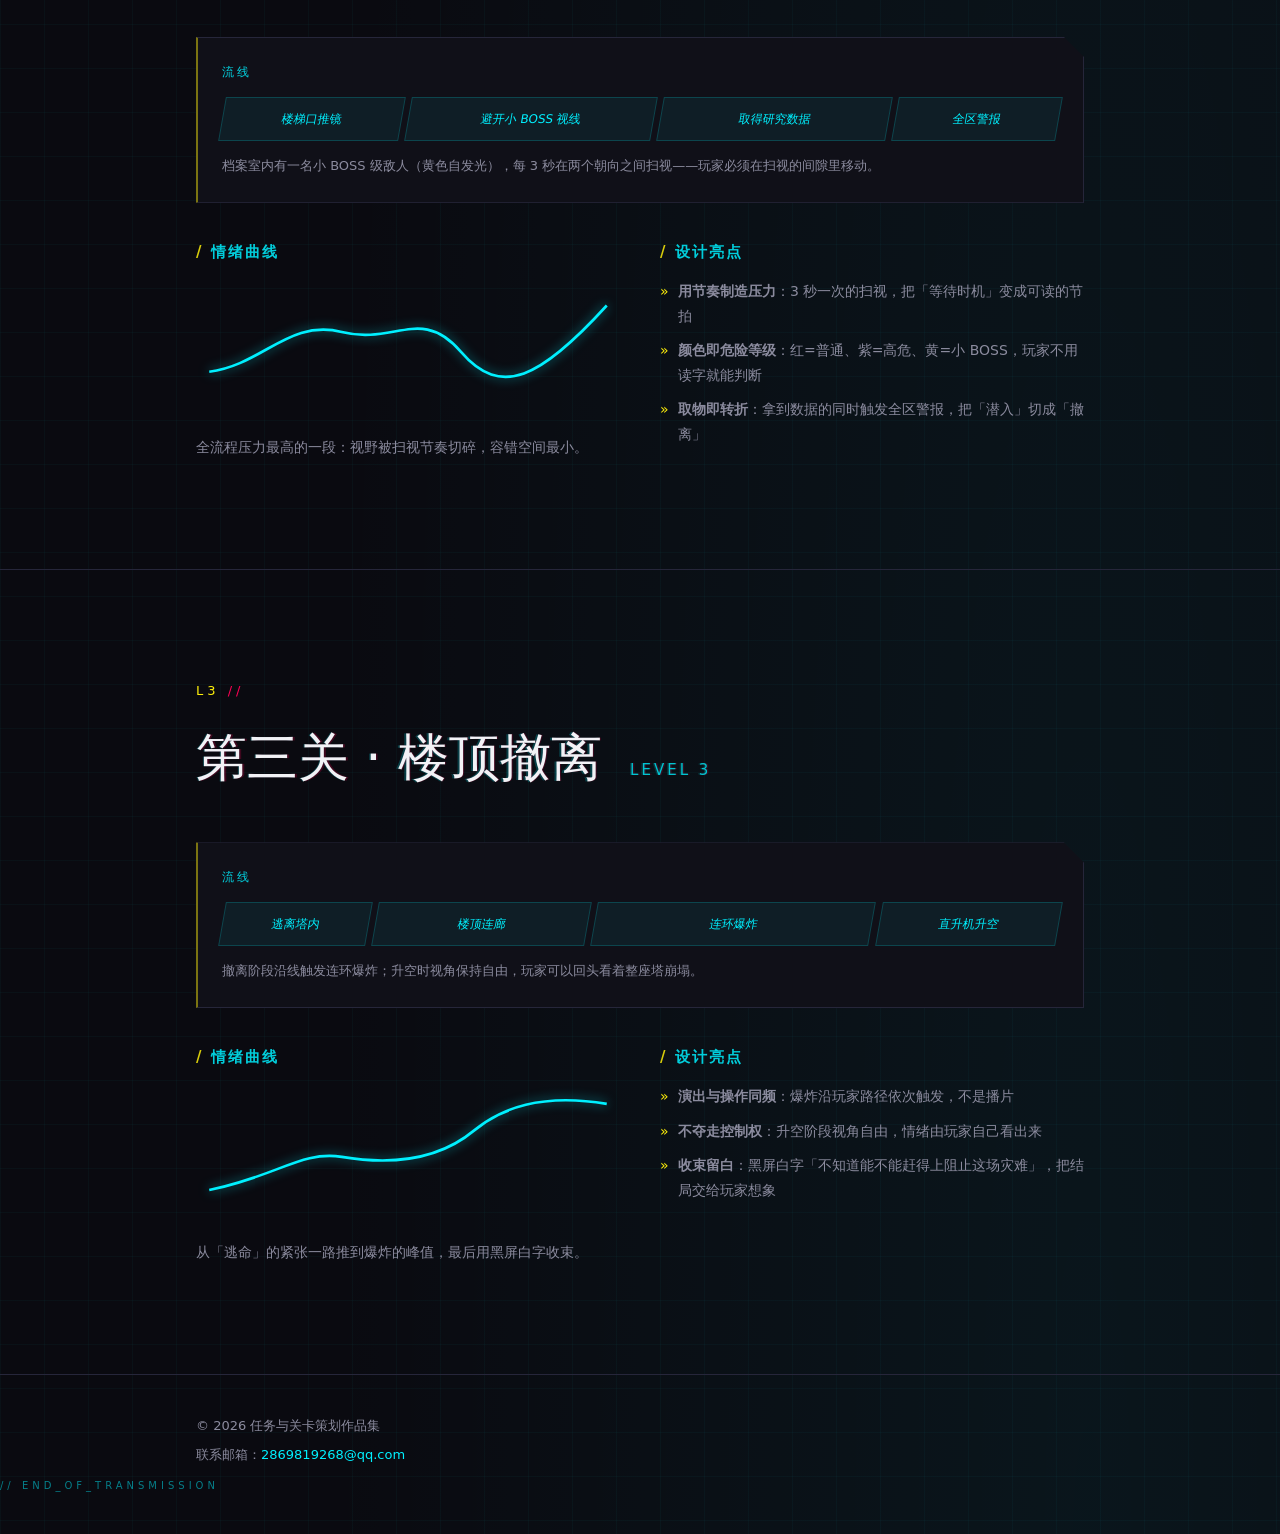
==== commit 5d847b29: "关卡演示改用 90 秒精华版（17.5MB），完整流程保留为链接" ====
--- a/index.html
+++ b/index.html
@@ -89,11 +89,11 @@
         <h2 class="sec-title">关卡演示</h2>
         <div class="demo-video">
           <video controls preload="none" playsinline width="1024" height="630" poster="assets/videos/level-first-poster.jpg">
-            <source src="assets/videos/level-first.mp4" type="video/mp4" />
+            <source src="assets/videos/level-first-highlight.mp4" type="video/mp4" />
             你的浏览器不支持 video 标签。
           </video>
         </div>
-        <p class="demo-caption">完整流程录屏 · 约 4 分钟 · 白盒阶段（无美术资产）· 已裁掉录制黑边　·　<a href="assets/videos/level-first.mp4" target="_blank" rel="noopener">播放卡顿？在新标签页打开</a></p>
+        <p class="demo-caption">90 秒精华 · 白盒阶段（无美术资产）· 已裁掉录制黑边　·　<a href="assets/videos/level-first.mp4" target="_blank" rel="noopener">观看完整流程（4 分钟）</a>　·　<a href="assets/videos/level-first-highlight.mp4" target="_blank" rel="noopener">新标签页播放</a></p>
         <div class="project-list">
           <a class="project-row" href="#l0"><span class="pr-idx">L0</span><span class="pr-name">屋顶 → 一楼大堂 · 密林走廊</span><span class="pr-tag">氛围与引导</span><span class="pr-arrow">→</span></a>
           <a class="project-row" href="#l1"><span class="pr-idx">L1</span><span class="pr-name">二楼 · 开放式办公区</span><span class="pr-tag">教学：拾取 / 投掷 / 暗杀</span><span class="pr-arrow">→</span></a>
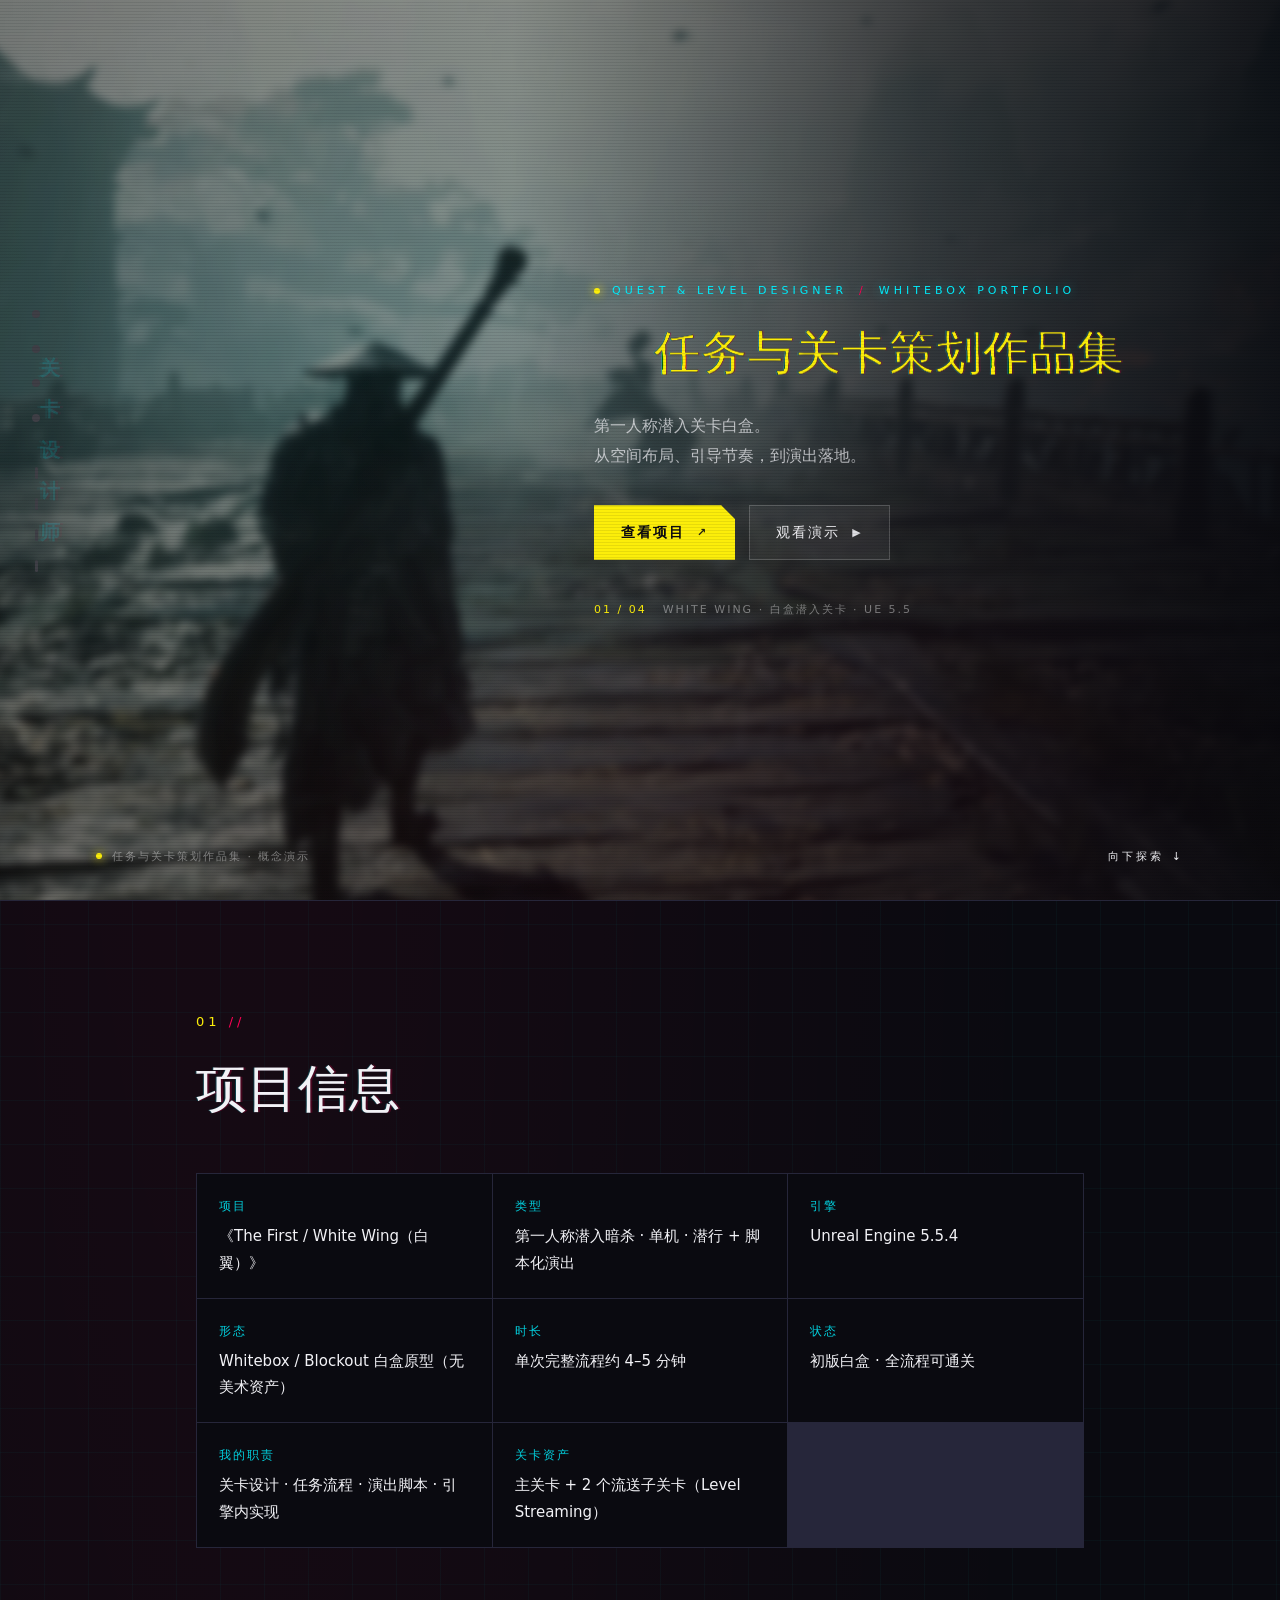
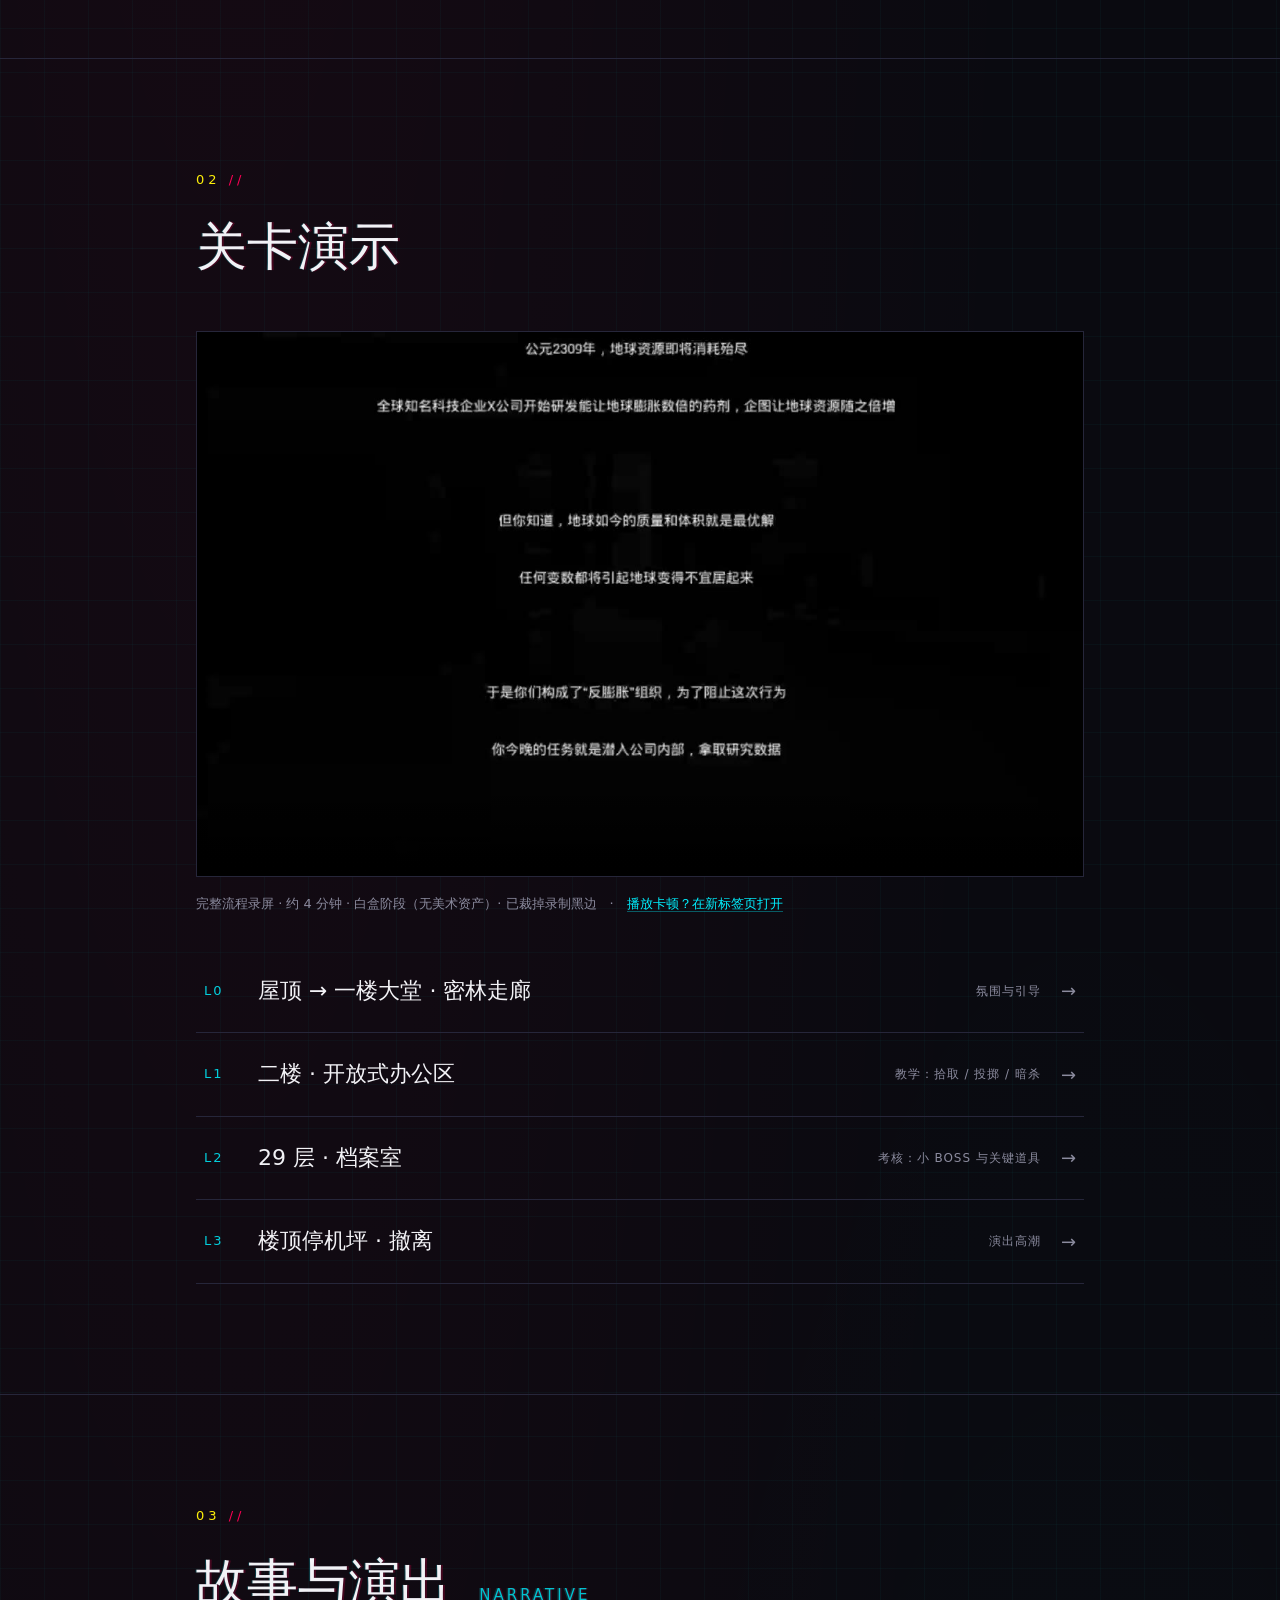
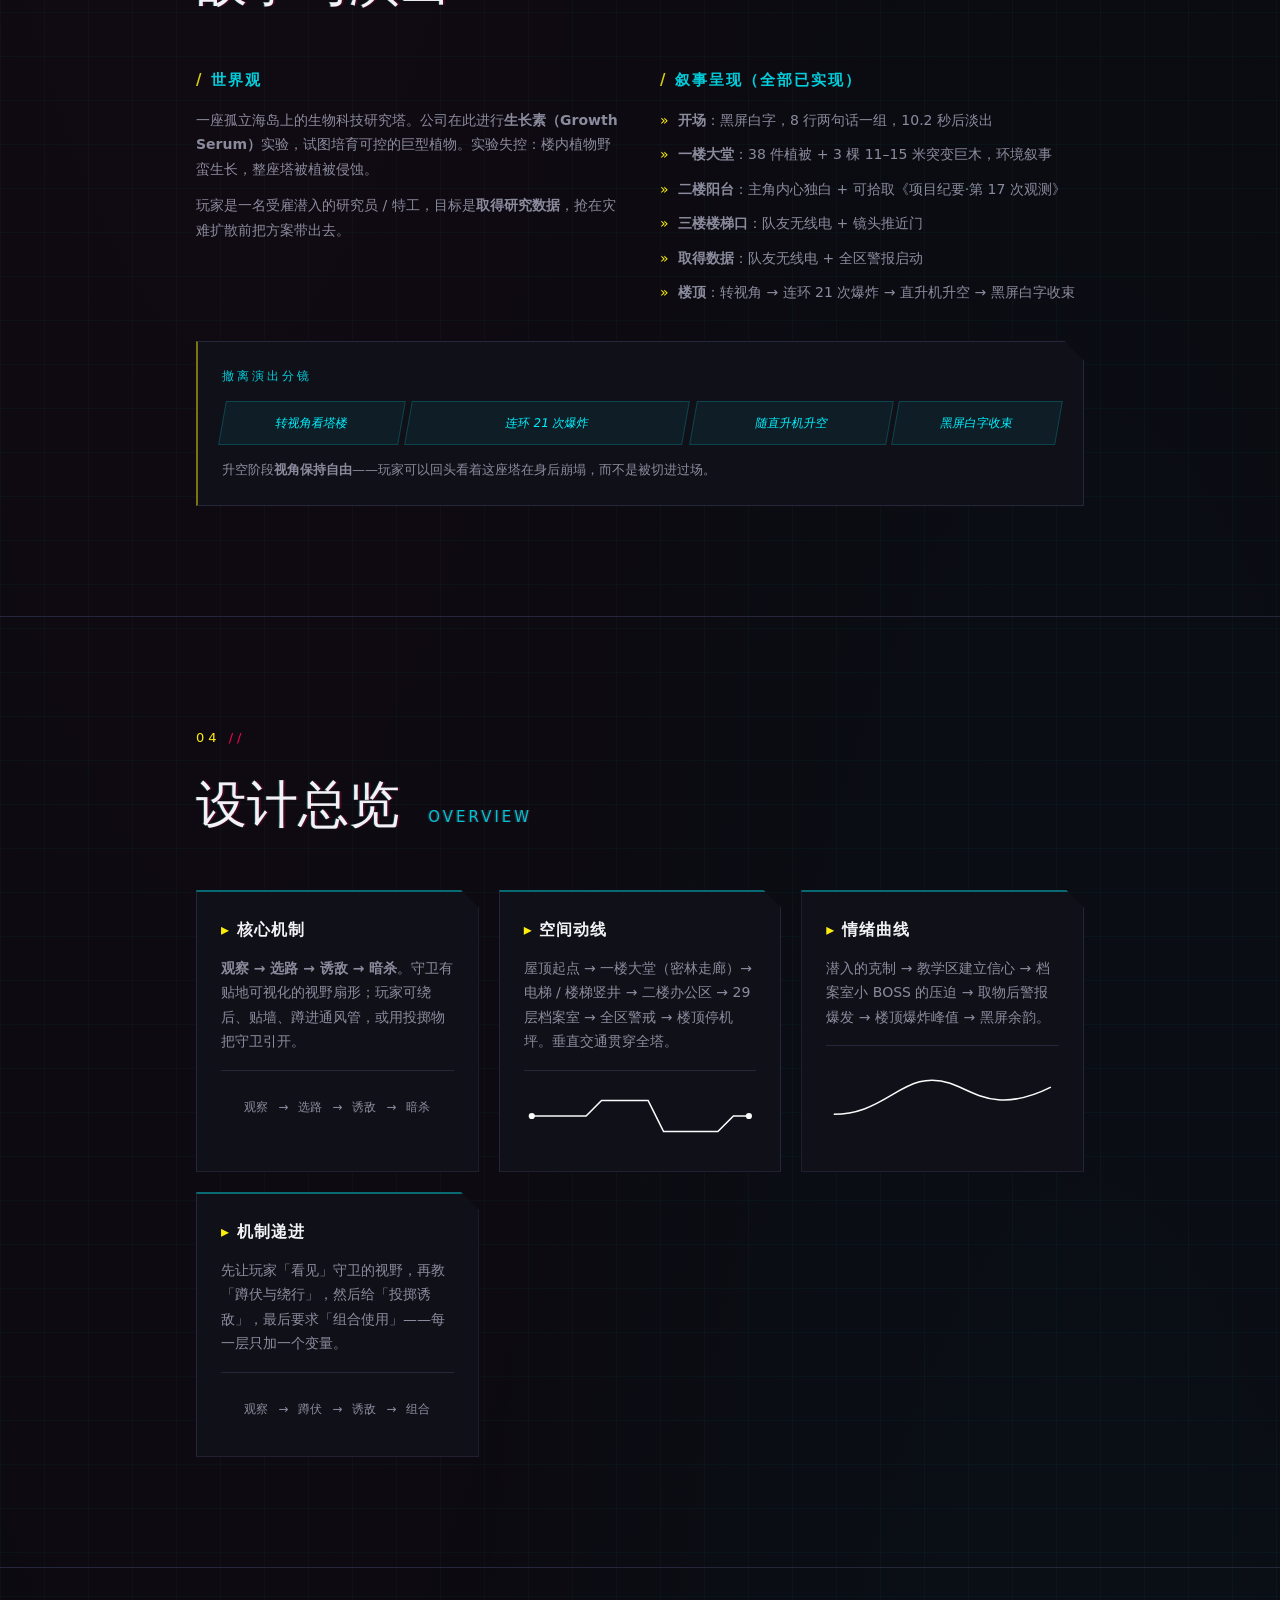
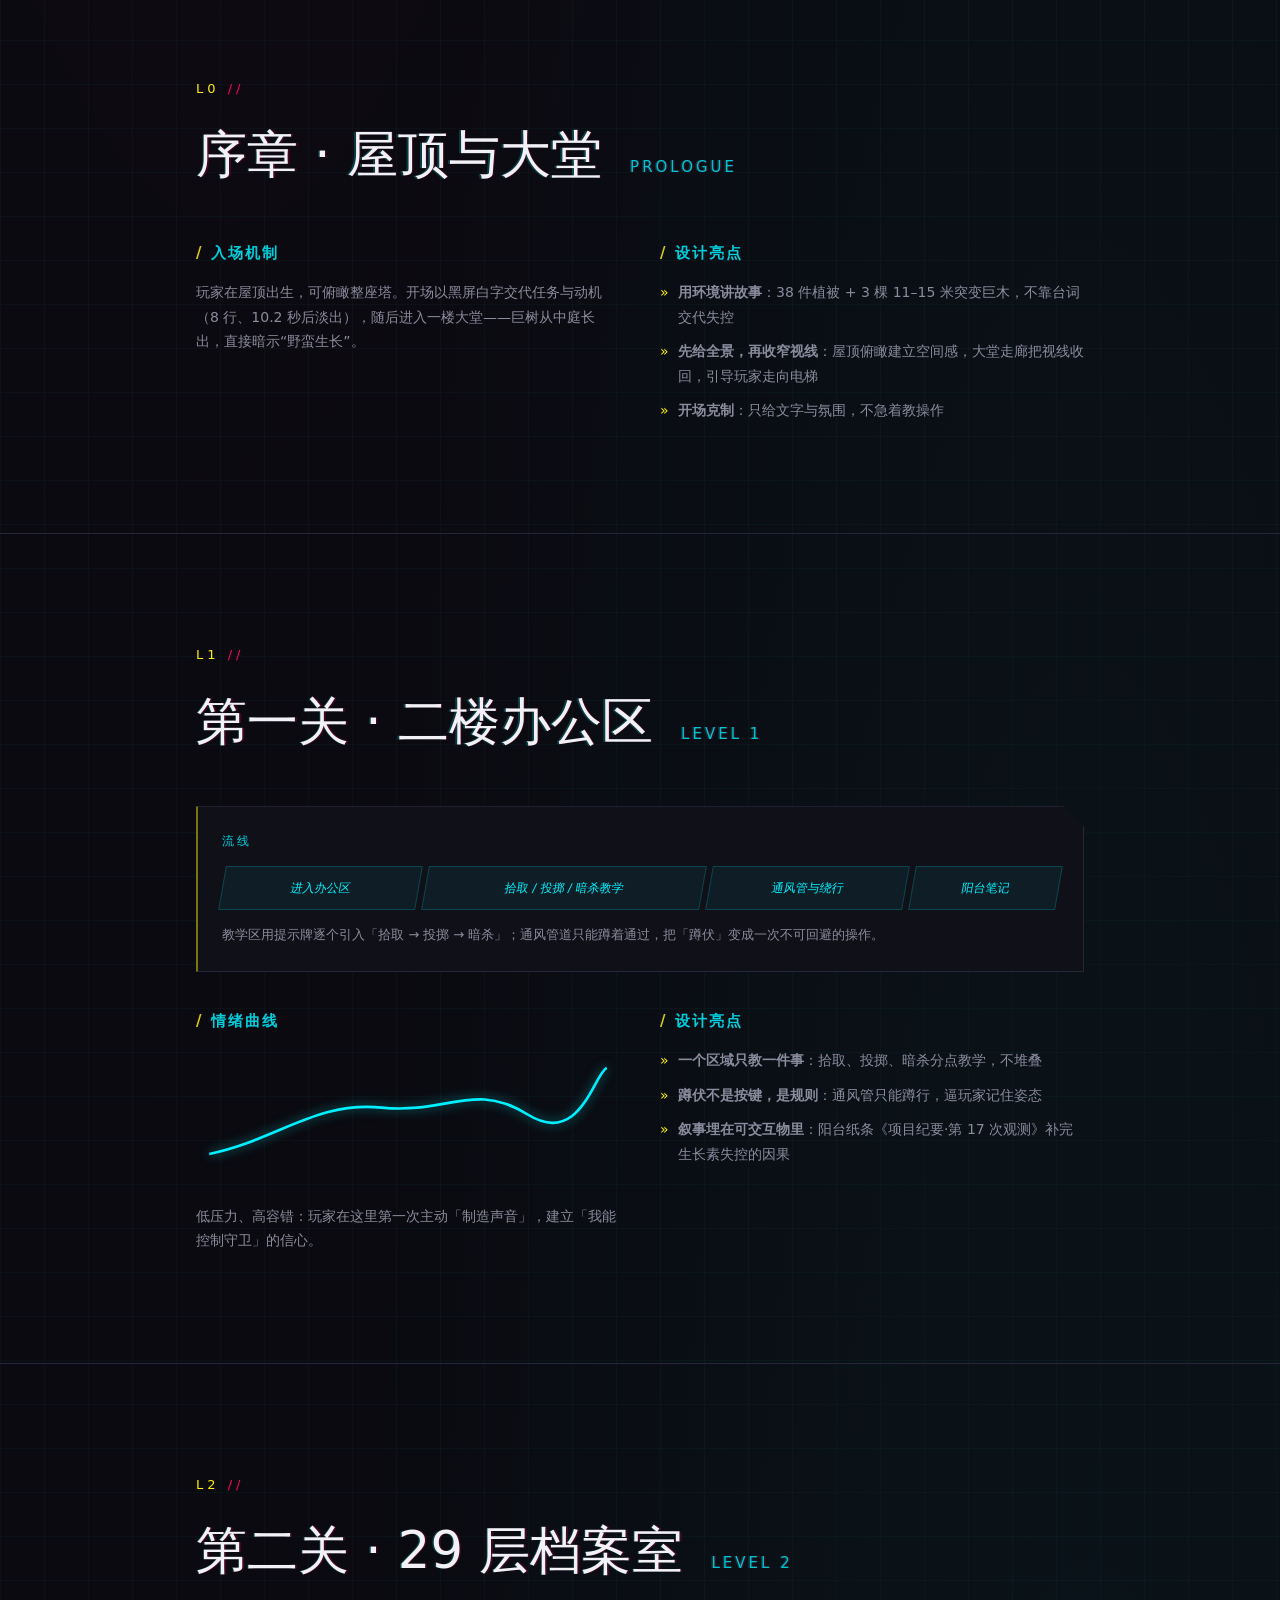
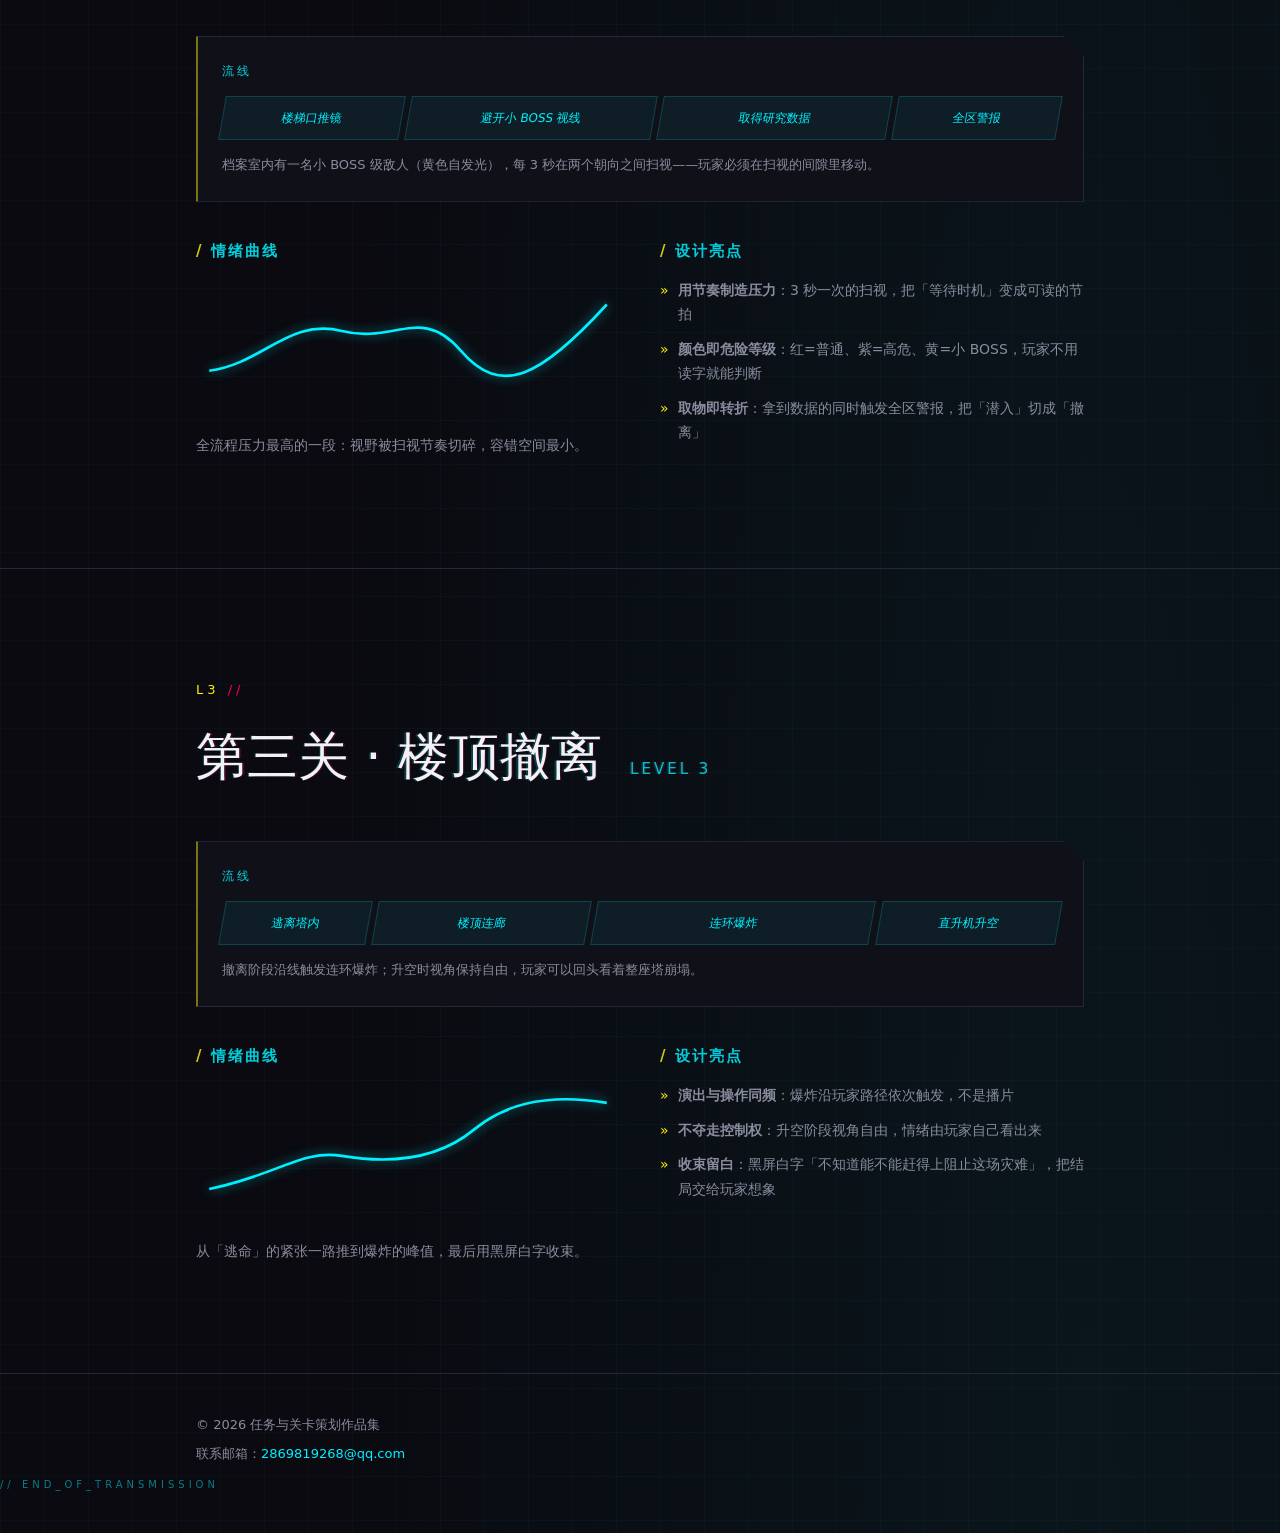
==== commit c1ae00e9: "恢复 1280x786 完整流程视频（63.5MB），移除 90 秒精华版" ====
--- a/index.html
+++ b/index.html
@@ -88,12 +88,12 @@
         <p class="sec-no">02</p>
         <h2 class="sec-title">关卡演示</h2>
         <div class="demo-video">
-          <video controls preload="none" playsinline width="1024" height="630" poster="assets/videos/level-first-poster.jpg">
-            <source src="assets/videos/level-first-highlight.mp4" type="video/mp4" />
+          <video controls preload="none" playsinline width="1280" height="786" poster="assets/videos/level-first-poster.jpg">
+            <source src="assets/videos/level-first.mp4" type="video/mp4" />
             你的浏览器不支持 video 标签。
           </video>
         </div>
-        <p class="demo-caption">90 秒精华 · 白盒阶段（无美术资产）· 已裁掉录制黑边　·　<a href="assets/videos/level-first.mp4" target="_blank" rel="noopener">观看完整流程（4 分钟）</a>　·　<a href="assets/videos/level-first-highlight.mp4" target="_blank" rel="noopener">新标签页播放</a></p>
+        <p class="demo-caption">完整流程录屏 · 约 4 分钟 · 白盒阶段（无美术资产）· 已裁掉录制黑边　·　<a href="assets/videos/level-first.mp4" target="_blank" rel="noopener">播放卡顿？在新标签页打开</a></p>
         <div class="project-list">
           <a class="project-row" href="#l0"><span class="pr-idx">L0</span><span class="pr-name">屋顶 → 一楼大堂 · 密林走廊</span><span class="pr-tag">氛围与引导</span><span class="pr-arrow">→</span></a>
           <a class="project-row" href="#l1"><span class="pr-idx">L1</span><span class="pr-name">二楼 · 开放式办公区</span><span class="pr-tag">教学：拾取 / 投掷 / 暗杀</span><span class="pr-arrow">→</span></a>
